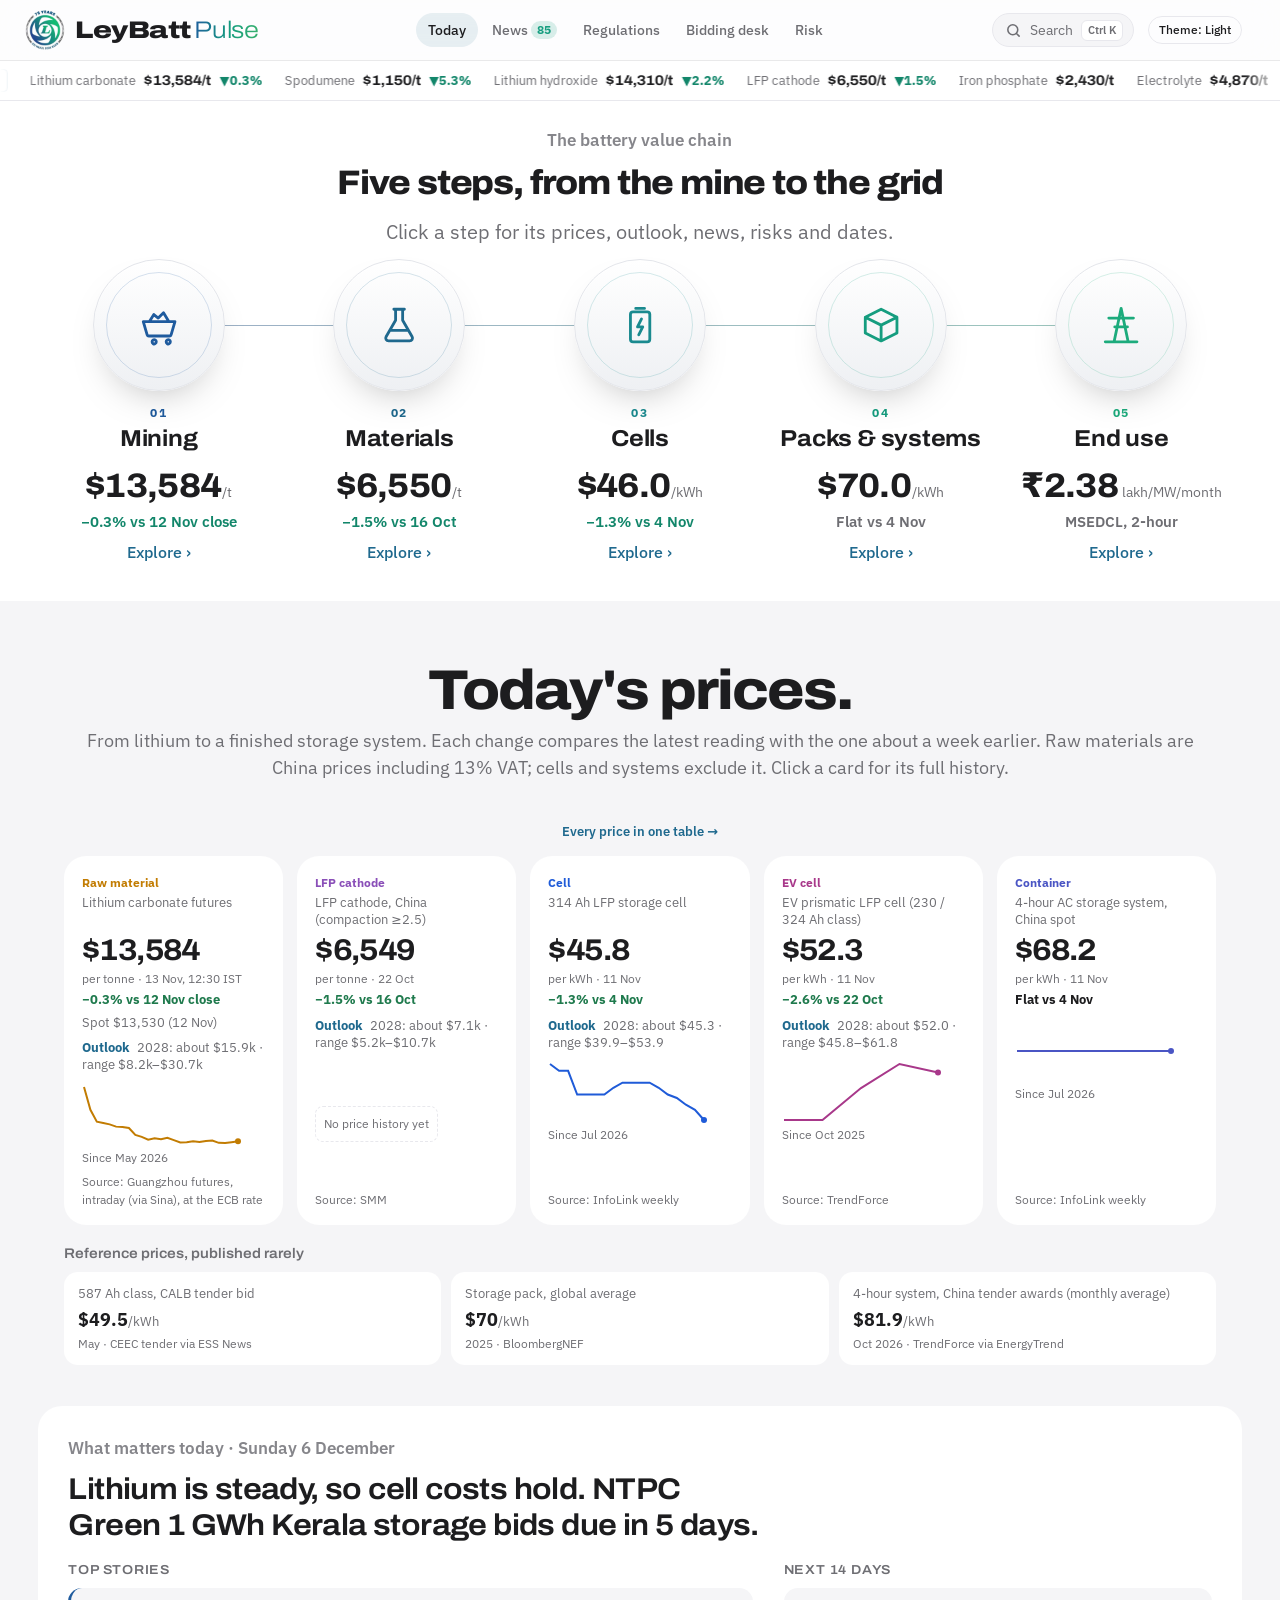
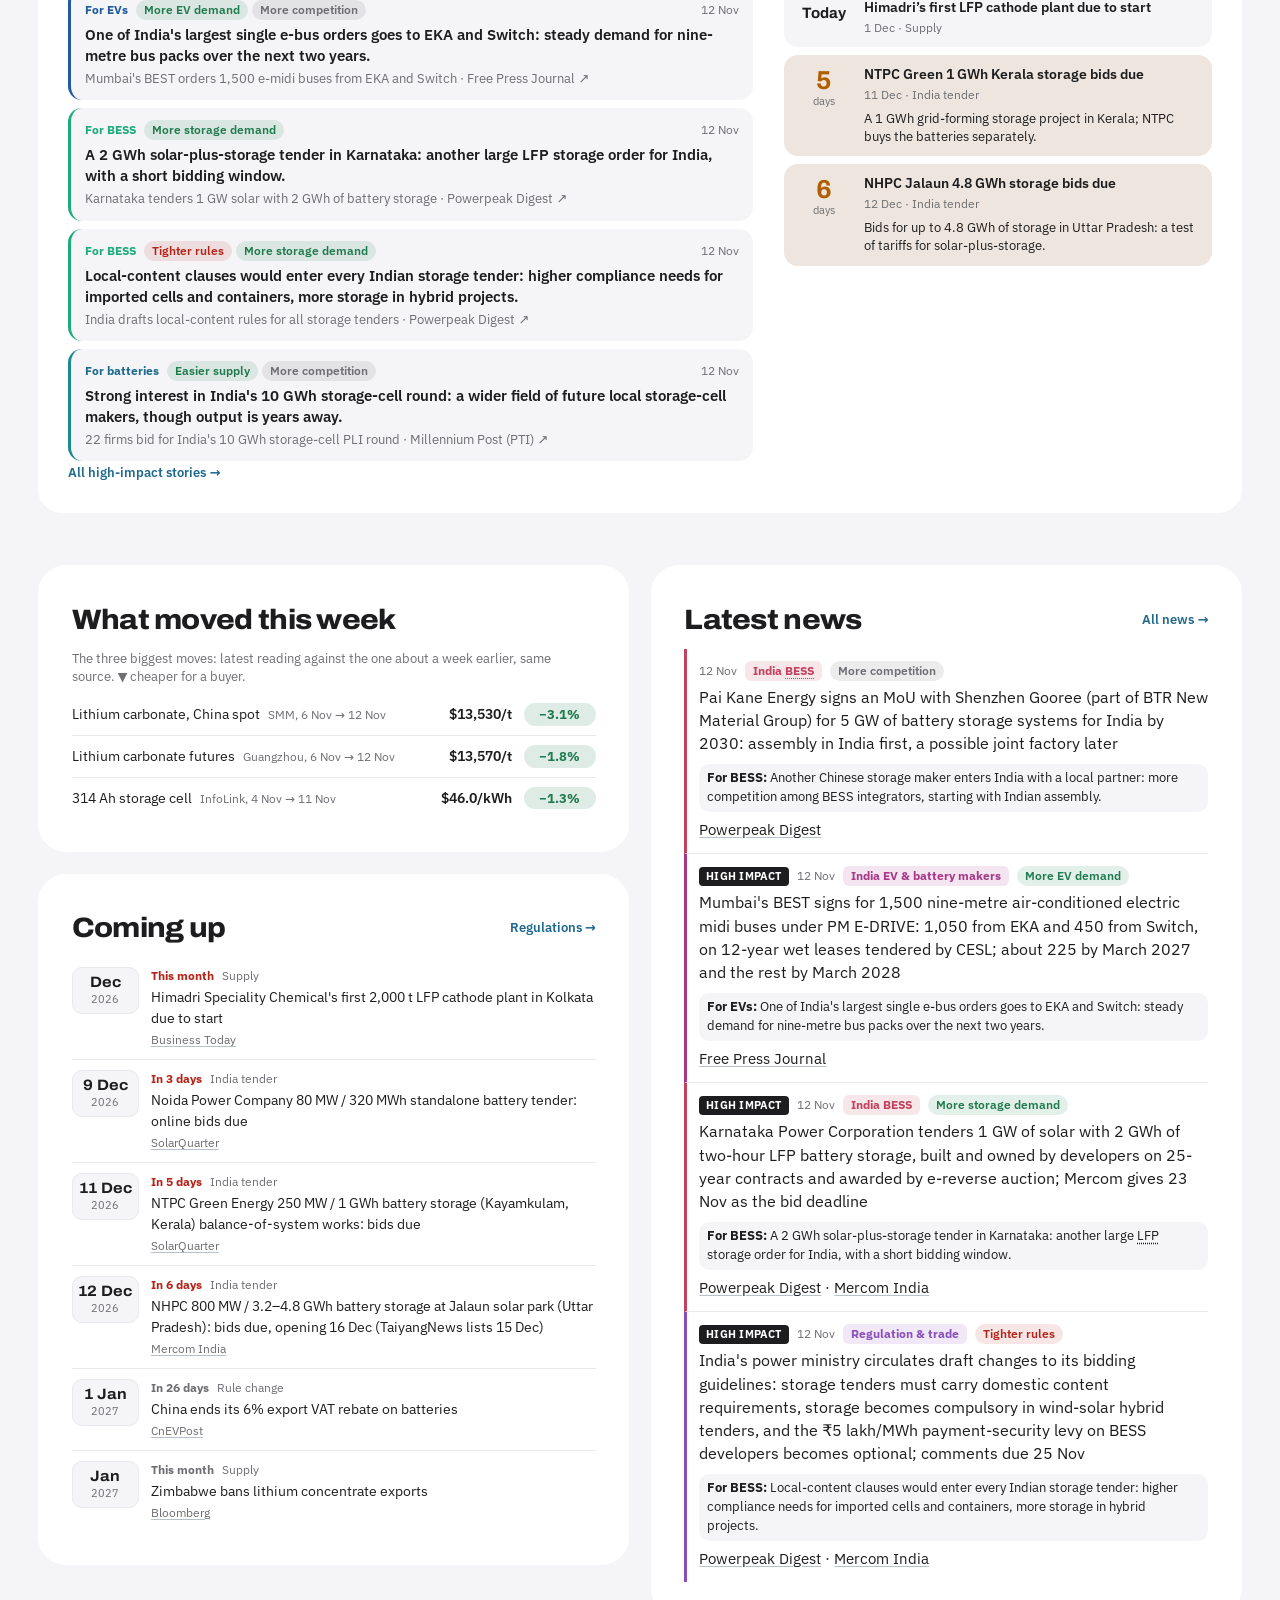
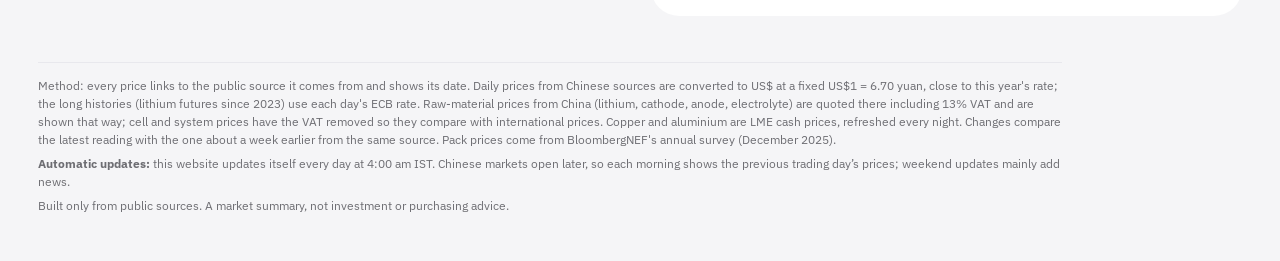
==== index.html @ 0f4e73e1 "Remove the Plant power tab - Tab, page, assets/power.js, data/powermodel.json and their styles remov" ====
<!doctype html>
<html lang="en" data-theme="light">
<head>
<meta charset="utf-8">
<meta name="viewport" content="width=device-width, initial-scale=1">
<meta name="robots" content="noindex, nofollow">
<title>LeyBatt Pulse – battery market intelligence</title>
<link rel="icon" href="assets/icon.png" type="image/png">
<link rel="apple-touch-icon" href="assets/apple-touch-icon.png">
<link rel="preload" href="assets/fonts/archivo-wdth.woff2" as="font" type="font/woff2" crossorigin>
<link rel="stylesheet" href="assets/style.css?v=202611131350">
</head>
<body>
<button class="skip" id="skip" type="button">Skip to content</button>
<header class="top">
  <div class="bar">
    <div class="wrap top-row">
      <a class="brand" href="#overview" aria-label="LeyBatt Pulse, back to overview">
        <img class="logo" src="assets/logo.png" width="58" height="58" alt="">
        <span class="names"><h1 class="wordmark"><span class="wm-a">LeyBatt</span><span class="wm-b">Pulse</span></h1></span>
      </a>
      <nav class="tabs" id="tabs" aria-label="Sections">
        <button type="button" data-tab="overview" class="tab">Today</button>
        <button type="button" data-tab="news" class="tab">News <span class="count" id="news-count"></span></button>
        <button type="button" data-tab="rules" class="tab">Regulations <span class="count is-new" id="rules-new" hidden></span></button>
        <button type="button" data-tab="bid" class="tab">Bidding desk</button>
        <button type="button" data-tab="risk" class="tab">Risk</button>
      </nav>
      <div class="top-actions">
        <span class="updated" id="updated"></span>
        <button class="btn on-dark small" id="theme-btn" type="button" aria-label="Switch colour theme">Theme: Light</button>
      </div>
    </div>
  </div>
  <div class="ticker" role="region" aria-label="Market strip: prices, dates coming up and alerts"><div class="tk-view" id="ticker"></div></div>
</header>

<main class="wrap">
  <!-- OVERVIEW -->
  <section class="page" id="page-overview" data-page="overview">
    <section class="chain-hero" id="chain-hero" aria-label="The battery value chain"></section>
    <section class="today-band" id="today-band" aria-label="Today's prices"></section>
    <section class="ov-today" id="ov-today" aria-label="What matters today"></section>
    <div class="sincebar" id="since" hidden></div>
    <div class="ov-grid">
      <div class="ov-col">
        <div class="panel rv">
          <div class="panel-head"><h2>What moved this week</h2></div>
          <p class="sub" id="wow-sub">Latest reading against the one about a week earlier, same source.</p>
          <ul class="changes" id="changes"></ul>
        </div>
        <div class="panel rv">
          <div class="panel-head"><h2>Coming up</h2><button class="btn link" type="button" data-goto="rules">Regulations →</button></div>
          <ul class="dates" id="ov-coming"></ul>
        </div>
      </div>
      <div class="panel rv ov-newspanel" id="ov-newspanel">
        <div class="panel-head"><h2>Latest news</h2><button class="btn link" type="button" data-goto="news">All news →</button></div>
        <ul class="newslist ov-news" id="news-preview"></ul>
      </div>
    </div>
  </section>

  <!-- RAW MATERIALS: all prices, lithium, cells, systems -->
  <section class="page" id="page-materials" data-page="materials" hidden>
    <div class="subnav" role="tablist" aria-label="Raw materials sections">
      <button type="button" role="tab" data-sub="all"><span class="dot" style="--dc:var(--plum)"></span>Price map</button>
      <button type="button" role="tab" data-sub="cells"><span class="dot" style="--dc:var(--blue)"></span>Cells</button>
      <button type="button" role="tab" data-sub="systems"><span class="dot" style="--dc:var(--indigo)"></span>Storage systems</button>
    </div>

    <div class="subpage" data-sub="all" style="--sec:var(--plum)">
      <div class="panel">
        <div class="panel-head"><h2>Price map: from lithium to a storage system</h2></div>
        <p class="sub">Read from top to bottom: each step is made from the one above it. All prices in US$.
          <span class="fkey"><i class="fdot fresh"></i>updated in the last 10 days</span>
          <span class="fkey"><i class="fdot old"></i>older, but still the latest public figure</span></p>
        <ol class="flow" id="price-flow"></ol>
        <details class="astable">
          <summary>Show as a table</summary>
          <div class="controls"><button class="btn ghost small" type="button" data-csv="allprices">Download CSV</button></div>
          <div class="tablewrap">
            <table class="table" id="raw-table">
              <thead><tr><th>Step</th><th>Item</th><th class="r">Price</th><th>As of</th><th>Move</th><th>Source</th></tr></thead>
              <tbody></tbody>
            </table>
          </div>
        </details>
      </div>
    </div>

    <div class="subpage" data-sub="cells" style="--sec:var(--blue)" hidden>
    <div class="panel">
      <div class="panel-head">
        <h2>314 Ah LFP storage cell, China, US$ per kWh</h2>
        <div class="controls">
          <div class="seg" data-range-for="cell"></div>
          <button class="btn ghost small" type="button" data-csv="cell314">Download CSV</button>
        </div>
      </div>
      <p class="sub">Market average excluding VAT. The shaded band is the low–high range of supplier quotes.</p>
      <div class="chart tall" id="cell-chart"></div>
      <p class="srcs" id="cell-srcs"></p>
    </div>
    <div class="panel" style="--sec:var(--magenta)">
      <div class="panel-head">
        <h2>EV cells: 230 Ah and 324 Ah, US$ per kWh</h2>
        <button class="btn ghost small" type="button" data-csv="evseries">Download CSV</button>
      </div>
      <p class="sub">No public price exists for each cell size; makers quote them on request. Both sizes are prismatic LFP cells for vehicles, so this uses TrendForce's China average for that category (excluding VAT), shown against the 314 Ah storage cell.</p>
      <div class="chart" id="ev-chart"></div>
      <div class="tablewrap">
        <table class="table" id="ev-table">
          <thead><tr><th>Cell</th><th>Typical use</th><th>Examples</th><th class="r">Energy per cell</th><th class="r">Price per kWh</th><th class="r">Price per cell</th></tr></thead>
          <tbody></tbody>
        </table>
      </div>
      <p class="sub" id="ev-note"></p>
      <p class="srcs" id="ev-srcs"></p>
    </div>
      <div class="panel">
        <div class="panel-head"><h2>What big buyers pay: cell tenders vs the market, US$ per kWh</h2><button class="btn ghost small" type="button" data-csv="tenders">Download CSV</button></div>
        <p class="sub">Each dot is one bid in a public Chinese storage-cell procurement; the line is InfoLink's weekly 314 Ah market average. All excluding VAT. Indian cell tender prices are not published.</p>
        <div class="chart" id="bids-chart"></div>
        <div class="legend" id="bids-legend"></div>
        <p class="srcs" id="bids-srcs"></p>
      </div>
    </div>

    <div class="subpage" data-sub="systems" style="--sec:var(--indigo)" hidden>
    <div class="panel">
      <div class="panel-head">
        <h2>Storage systems (containers), China, US$ per kWh</h2>
        <div class="controls">
          <div class="seg" data-range-for="sysweekly"></div>
          <button class="btn ghost small" type="button" data-csv="weekly">Download CSV</button>
        </div>
      </div>
      <p class="sub">InfoLink weekly averages for liquid-cooled containers, excluding VAT. Click a series name to show or hide it.</p>
      <div class="toggles" id="sys-toggles"></div>
      <div class="chart tall" id="sys-chart"></div>
      <p class="srcs" id="sys-srcs"></p>
    </div>
    <div class="panel">
      <div class="panel-head"><h2>China 4-hour system tender awards, US$ per kWh</h2><button class="btn ghost small" type="button" data-csv="systems">Download CSV</button></div>
      <p class="sub">Average awarded price, excluding VAT (assumed included in awards). Hover a bar for its note.</p>
      <div class="chart" id="system-chart"></div>
      <p class="srcs" id="system-srcs"></p>
    </div>
      </div>
  </section>

  <!-- NEWS -->
  <section class="page" id="page-news" data-page="news" hidden>
    <div class="panel news-panel">
     <div class="news-layout">
     <div class="news-main">
      <div class="toolbar">
        <input class="search" id="news-search" type="search" placeholder="Search news" aria-label="Search news">
        <select class="select" id="news-effect" aria-label="Filter by effect">
          <option value="">All stories</option>
          <option value="high">High impact</option>
          <option value="EVs">EVs</option>
          <option value="Batteries">Batteries</option>
          <option value="BESS">BESS</option>
        </select>
      </div>
      <div class="chips chips-scroll" id="news-cats" role="group" aria-label="Topic"></div>
      <p class="sub" id="news-status"></p>
      <ul class="newslist feed" id="news-list"></ul>
      <button class="btn more-btn" type="button" id="news-more" hidden></button>
      <p class="sub foot-note">Bloomberg articles need a subscription. Items marked "not verified" are headlines only.</p>
     </div>
     <aside class="news-side" id="news-side" aria-label="This week in the news"></aside>
     </div>
    </div>
  </section>

  <!-- WEEKLY BRIEF: one page for the week, printable -->
  <!-- REGULATIONS: rules that change cost, supply or demand -->
  <section class="page" id="page-rules" data-page="rules" hidden>
    <div class="panel rules-newbox" id="rules-newbox" hidden>
      <div class="panel-head"><h2>New since your last visit</h2><span class="sub" id="rules-newsub"></span></div>
      <ul class="rnew-list" id="rules-newlist"></ul>
    </div>
    <div class="panel">
      <div class="panel-head"><h2>Coming up</h2><span class="sub">Rules with a date ahead. Click one to read it.</span></div>
      <ol class="rules-next timeline" id="rules-next"></ol>
    </div>
    <div class="panel">
      <div class="panel-head"><h2>All rules</h2></div>
      <div class="toolbar">
        <input class="search" id="rules-search" type="search" placeholder="Search rules" aria-label="Search rules">
        <select class="select" id="rules-area" aria-label="Filter by area"></select>
        <select class="select" id="rules-status" aria-label="Filter by status"></select>
      </div>
      <div class="chips chips-scroll" id="rules-region" role="group" aria-label="Region"></div>
      <p class="sub" id="rules-count"></p>
      <div class="rules-grid" id="rules-list"></div>
      <p class="sub">Summarised in our own words from the linked sources. Check the official notification before acting on a rule.</p>
    </div>
  </section>

  <!-- RISK NAVIGATOR: price and supply risk scores, drivers, typical responses -->
  <section class="page" id="page-risk" data-page="risk" hidden>
    <div class="panel risk-head">
      <div class="rh-top">
        <div>
          <h2 class="rh-title">Risk Navigator</h2>
          <p class="sub" id="risk-sub">Price and supply risk for what we buy, scored 0–10 from a buyer's point of view. Rescored every morning.</p>
        </div>
        <div class="seg" id="risk-h" role="group" aria-label="Time horizon"></div>
      </div>
      <ol class="rflow" aria-label="How to use it">
        <li><span class="n">1</span><span><b>Awareness</b> Where the risk sits today</span></li>
        <li><span class="n">2</span><span><b>Investigation</b> What is driving each score</span></li>
        <li><span class="n">3</span><span><b>Action</b> Typical responses at that level</span></li>
      </ol>
    </div>
    <div class="risk-grid">
      <div class="panel" style="--sec:var(--accent)">
        <div class="panel-head"><h2>Risk map</h2><span class="sub">Click a material to see why</span></div>
        <div id="risk-map" class="chart risk-map"></div>
        <p class="sub" id="risk-map-note"></p>
      </div>
      <div class="panel" style="--sec:var(--accent)">
        <div class="panel-head"><h2>Scores</h2><span class="sub" id="risk-asof"></span></div>
        <div class="table-wrap"><table class="rtable" id="risk-table"></table></div>
        <div class="rlegend" id="risk-legend"></div>
      </div>
    </div>
    <div class="panel risk-detail" id="risk-detail"></div>
    <section class="panel outlook" id="outlook" aria-labelledby="ol-title">
      <div class="panel-head"><h2 id="ol-title">The next three years</h2><span class="sub" id="ol-asof"></span></div>
      <p class="sub ol-lead">Possible prices to late 2029 under four scenarios, from a model run every night on real price history and published forecasts. These are ranges, not predictions: the method, its track record and every source are at the bottom.</p>
      <div class="seg ol-scen" id="ol-scen" role="group" aria-label="Scenario"></div>
      <p class="ol-say" id="ol-say"></p>
      <div class="ol-mats" id="ol-mats" role="group" aria-label="Material"></div>
      <div class="chart ol-chart" id="ol-chart"></div>
      <div class="ol-legend" id="ol-legend"></div>
      <div class="table-wrap"><table class="rtable otable yrs" id="ol-years"></table></div>
      <ul class="ol-odds" id="ol-odds"></ul>
      <h3 class="ol-h">Two and three years out, every material</h3>
      <p class="sub" id="ol-risk-sub"></p>
      <div class="table-wrap"><table class="rtable otable" id="ol-risk"></table></div>
      <details class="ol-method"><summary>How the outlook works, its track record and sources</summary><div id="ol-method"></div></details>
    </section>
    <div class="panel risk-india" style="--sec:var(--orange)">
      <div class="panel-head"><h2>India factors</h2><span class="sub">What changes the cost and supply for an Indian buyer</span></div>
      <div class="india-grid" id="risk-india"></div>
    </div>
    <details class="panel risk-method">
      <summary><h2>How the scores work</h2></summary>
      <div id="risk-method"></div>
    </details>
  </section>

  <!-- CALCULATOR -->
  <!-- BIDDING DESK: landed cost now and at delivery, tenders and EPC on one rupee basis -->
  <section class="page" id="page-bid" data-page="bid" hidden>
    <div class="panel bid-panel">
      <div class="panel-head"><h2>Landed cost at delivery</h2></div>
      <p class="sub">China price plus freight, insurance and Indian duty, in rupees per kWh, today or as an average for a delivery year in the 2–3 year outlook.</p>
      <div class="bid-controls">
        <div class="bid-ctl"><span class="lbl">Product</span><div class="seg" id="bid-prod" role="group" aria-label="Product"></div></div>
        <div class="bid-ctl"><span class="lbl">Delivery</span><div class="seg" id="bid-year" role="group" aria-label="Delivery year"></div></div>
        <div class="bid-ctl"><span class="lbl">Scenario</span><div class="seg" id="bid-scen" role="group" aria-label="Scenario"></div></div>
        <label class="bid-ctl"><span class="lbl">Project size</span><span class="bid-mwh"><input id="bid-mwh" type="number" min="1" max="100000" step="1" value="100" inputmode="numeric"> MWh</span></label>
      </div>
      <div class="kpis three" id="bid-kpis"></div>
      <div class="stackbar" id="bid-bar"></div>
      <p class="sub" id="bid-note"></p>
      <div class="table-wrap"><table class="rtable" id="bid-years"></table></div>
    </div>
    <div class="panel">
      <div class="panel-head"><h2>What Indian storage tenders pay, in rupees per kWh</h2></div>
      <p class="sub" id="bid-t-sub"></p>
      <div class="bid-controls small">
        <label class="bid-ctl"><span class="lbl">Cost of capital</span><span class="bid-mwh"><input id="bid-wacc" type="number" min="4" max="20" step="0.5" value="10"> %</span></label>
        <label class="bid-ctl"><span class="lbl">Running cost a year</span><span class="bid-mwh"><input id="bid-om" type="number" min="0" max="6" step="0.5" value="2"> % of build cost</span></label>
      </div>
      <div class="table-wrap"><table class="rtable" id="bid-tenders"></table></div>
      <p class="sub" id="bid-t-note"></p>
    </div>
    <div class="panel">
      <div class="panel-head"><h2>EPC contracts against equipment cost</h2></div>
      <p class="sub">What Indian turnkey storage contracts were worth per kWh, against today's landed cost of the matching China storage system. Contract scopes differ; read the notes.</p>
      <div class="table-wrap"><table class="rtable" id="bid-epc"></table></div>
      <p class="sub" id="bid-e-note"></p>
    </div>
  </section>

  <section class="page" id="page-calculator" data-page="calculator" hidden>
    <div class="panel calc-head">
      <div class="panel-head">
        <h2>Battery cost calculator</h2>
        <div class="seg mode" id="calc-mode" role="group" aria-label="Calculator mode">
          <button type="button" data-mode="simple" aria-pressed="true">Simple</button>
          <button type="button" data-mode="detail" aria-pressed="false">Detailed</button>
        </div>
      </div>
      <p class="sub">What would a storage cell and a 4-hour storage system cost if raw-material prices moved? Everything starts at today's prices. Estimates from public data, not quotes.</p>
      <div class="chips scen chips-scroll" id="calc-scen"></div>
      <div class="controls">
        <button class="btn small" type="button" id="calc-share">Copy link to this scenario</button>
        <button class="btn ghost small" type="button" id="calc-reset">Back to today's prices</button>
        <span class="sub share-msg" id="calc-share-msg" aria-live="polite"></span>
      </div>
    </div>

    <!-- SIMPLE MODE -->
    <div class="calc-simple" id="calc-simple">
      <div class="panel">
        <div class="panel-head"><h2>Change the prices</h2></div>
        <div id="cs-inputs"></div>
        <div class="proj">
          <label class="lbl" for="cs-mwh">Project size</label>
          <input class="num-in" type="number" id="cs-mwh" min="1" max="100000" step="1" value="100"> <span class="lbl">MWh</span>
        </div>
        <label class="check"><input type="checkbox" id="cs-india"> Importing into India? Add customs duty (10% plus surcharge)</label>
      </div>
      <div class="panel">
        <div class="panel-head"><h2>What it costs</h2></div>
        <div class="kpis big" id="cs-kpis"></div>
        <h3 class="grp">Where the cell cost goes</h3>
        <div class="stackbar" id="cs-stack"></div>
        <div class="legend" id="cs-legend"></div>
        <p class="insight" id="cs-insight"></p>
        <p class="sub">Want to change graphite, electrolyte, manufacturing cost, freight or duty one by one? Switch to <button type="button" class="btn link" id="cs-to-detail">Detailed</button>.</p>
      </div>
    </div>

    <!-- DETAILED MODE -->
    <div class="calc-detail" id="calc-detail" hidden>
    <div class="calc-grid">
      <div class="panel calc-inputs" id="calc-inputs"></div>

      <div class="calc-out">
        <div class="panel">
          <div class="panel-head"><h2>314 Ah storage cell, US$ per kWh, excluding VAT</h2></div>
          <div class="kpis" id="calc-kpis"></div>
          <div class="stackbar" id="calc-stack" aria-label="Cell cost by component"></div>
          <div class="legend" id="calc-legend"></div>
        </div>
        <div class="panel">
          <div class="panel-head"><h2>Storage system and your project</h2></div>
          <div class="proj">
            <label class="lbl" for="calc-mwh">Project size</label>
            <input class="num-in" type="number" id="calc-mwh" min="1" max="100000" step="1" value="100"> <span class="lbl">MWh</span>
          </div>
          <div id="calc-sys"></div>
          <details class="india" id="calc-india-box" open>
            <summary>If you import it into India</summary>
            <div class="india-inputs" id="calc-india-in"></div>
            <div id="calc-india"></div>
          </details>
        </div>
      </div>
    </div>

    <div class="grid2">
      <div class="panel">
        <div class="panel-head"><h2>Which price matters most?</h2></div>
        <p class="sub">Change in cell cost if each input rose 20% from where the sliders are now. Hover a bar for detail.</p>
        <div class="chart" id="calc-tornado"></div>
      </div>
      <div class="panel">
        <div class="panel-head"><h2>Where lithium starts to squeeze cell makers</h2></div>
        <p class="sub" id="calc-sweep-sub">Modelled cell cost as lithium moves, against today's market cell price.</p>
        <div class="chart" id="calc-sweep"></div>
      </div>
    </div>

    <div class="panel">
      <div class="panel-head"><h2>How the calculator works, and its sources</h2></div>
      <ul class="method" id="calc-method"></ul>
    </div>
    </div>
    <div class="calc-mini" id="calc-mini" aria-live="polite"></div>
    <div class="panel landed" id="calc-landed-panel" style="--sec:var(--orange)">
      <div class="panel-head"><h2>Landed cost in India</h2><span class="sub">China price + freight + insurance + Indian duty, at today's rupee rate</span></div>
      <div class="landed-in" id="landed-in"></div>
      <div class="table-wrap"><table class="rtable landed-t" id="landed-table"></table></div>
      <div id="landed-bars"></div>
      <div class="landed-notes" id="landed-notes"></div>
    </div>
  </section>

  <!-- VALUE CHAIN STEP -->
  <section class="page" id="page-chain" data-page="chain" hidden><div class="chain-page" id="chain-page"></div></section>

  <!-- INDIA STORAGE -->
  <section class="page" id="page-storage" data-page="storage" hidden>
    <div class="panel" style="--sec:var(--indigo)">
      <div class="panel-head"><h2>Winning tariffs over time</h2>
        <div class="controls"><div class="seg" id="st-hours" role="group" aria-label="Storage duration"></div></div>
      </div>
      <p class="lead-line" id="st-lead"></p>
      <div class="chart" id="st-chart"></div>
      <div class="tlegend" id="st-legend"></div>
      <p class="sub">The tariff is what the state utility pays the project owner every month for each MW of storage, for 12–15 years. Each dot is one tender's lowest winning bid; hover for details, click to open the source.</p>
      <details class="more">
        <summary>Show all tenders as a table</summary>
        <div class="controls"><button class="btn ghost small" type="button" data-csv="indiatenders">Download CSV</button></div>
        <div class="table-wrap"><table class="rtable st-table" id="st-table"></table></div>
      </details>
    </div>
    <div class="panel" style="--sec:var(--orange)">
      <div class="panel-head"><h2>What Indian storage projects cost to build</h2></div>
      <p class="sub">Contract values of turnkey building contracts (EPC) announced in India, as reported.</p>
      <div class="table-wrap"><table class="rtable st-epc" id="st-epc"></table></div>
    </div>
    <div class="panel">
      <div class="panel-head"><h2>Market notes</h2></div>
      <ul class="method" id="st-notes"></ul>
    </div>
  </section>

  <footer class="foot">
    <p>Method: every price links to the public source it comes from and shows its date. Daily prices from Chinese sources are converted to US$ at a fixed US$1 = 6.70 yuan, close to this year's rate; the long histories (lithium futures since 2023) use each day's ECB rate. Raw-material prices from China (lithium, cathode, anode, electrolyte) are quoted there including 13% VAT and are shown that way; cell and system prices have the VAT removed so they compare with international prices. Copper and aluminium are LME cash prices, refreshed every night. Changes compare the latest reading with the one about a week earlier from the same source. Pack prices come from BloombergNEF's annual survey (December 2025).</p>
    <p><b>Automatic updates:</b> this website updates itself every day at 4:00 am IST. Chinese markets open later, so each morning shows the previous trading day’s prices; weekend updates mainly add news.</p>
    <p class="muted">Built only from public sources. A market summary, not investment or purchasing advice.</p>
  </footer>
</main>
<div class="toast" id="toast" role="status" hidden></div>
<div class="tip" id="tip" hidden></div>
<script src="assets/d3.min.js?v=202611131350"></script>
<script src="assets/app.js?v=202611131350"></script>
<script src="assets/search.js?v=202611131350"></script>
</body>
</html>
---- assets/style.css ----
/* LeyBatt Pulse — light, electric, professional.
   Ink navy text, electric blue for action, lime "charge" used sparingly (brand mark, active tab, ticker).
   Display: Archivo (wide) for the wordmark, headings and big numbers. Text: IBM Plex Sans. Both self-hosted. */
@font-face { font-family: "Archivo IQ"; src: url(fonts/archivo-wdth.woff2) format("woff2-variations"), url(fonts/archivo-wdth.woff2) format("woff2"); font-weight: 100 900; font-stretch: 62% 125%; font-display: swap; }
@font-face { font-family: "Plex IQ"; src: url(fonts/plex-sans-400.woff2) format("woff2"); font-weight: 400; font-display: swap; }
@font-face { font-family: "Plex IQ"; src: url(fonts/plex-sans-500.woff2) format("woff2"); font-weight: 500; font-display: swap; }
@font-face { font-family: "Plex IQ"; src: url(fonts/plex-sans-600.woff2) format("woff2"); font-weight: 600; font-display: swap; }
@font-face { font-family: "Plex IQ"; src: url(fonts/plex-sans-700.woff2) format("woff2"); font-weight: 700 800; font-display: swap; }
:root {
  --bg: #f2f5f9; --panel: #ffffff; --fg: #0e1a2b; --muted: #566579; --line: #dde3eb; --soft: #f4f7fa;
  --head: #ffffff; --head-fg: #0e1a2b; --head-muted: #566579; --head-line: #dde3eb;
  --ink: #0e1a2b; --ink-fg: #eef3fa; --ink-muted: #9fb0c6;
  --volt: #c4f23a; --volt-deep: #6c9a00; --accent: #1652f0;
  --amber: #c27c02; --plum: #8a4fb8; --blue: #1f5bd8; --teal: #0f8a80; --green: #2f8a4f; --indigo: #4a55c4; --rose: #c2415d; --orange: #c8571b; --magenta: #a8388a; --slate: #5f6e86;
  --chart-muted: #a7afba; --grid: #e7ecf2; --axis: #b8c0cb;
  --ok: #1f7a4d; --warn: #b05f00; --bad: #b42318; --tipbg: #ffffff;
  --tint: 8%;
  --display: "Archivo IQ", "Arial Narrow", Arial, sans-serif;
  --sans: "Plex IQ", "Segoe UI", system-ui, -apple-system, Roboto, Arial, sans-serif;
  color-scheme: light;
}
@media (prefers-color-scheme: dark) {
  :root:not([data-theme="light"]) {
    --bg: #0b1220; --panel: #121b2b; --fg: #e7edf6; --muted: #98a6ba; --line: #243049; --soft: #172235;
    --head: #0e1726; --head-fg: #eef3fa; --head-muted: #98a6ba; --head-line: #243049;
    --ink: #060c17; --accent: #7aa2ff;
    --amber: #eaa93d; --plum: #b98be0; --blue: #79a6f2; --teal: #4cc2b8; --green: #63c28a; --indigo: #8d95ef; --rose: #ec7f96; --orange: #f0915a; --magenta: #df7cc6; --slate: #9aa6bd;
    --chart-muted: #5b6577; --grid: #1f2a3d; --axis: #3c475b;
    --ok: #5cc28f; --warn: #eaa93d; --bad: #f07a6e; --tipbg: #172235; --tint: 14%;
    color-scheme: dark;
  }
}
:root[data-theme="dark"] {
  --bg: #0b1220; --panel: #121b2b; --fg: #e7edf6; --muted: #98a6ba; --line: #243049; --soft: #172235;
  --head: #0e1726; --head-fg: #eef3fa; --head-muted: #98a6ba; --head-line: #243049;
  --ink: #060c17; --accent: #7aa2ff;
  --amber: #eaa93d; --plum: #b98be0; --blue: #79a6f2; --teal: #4cc2b8; --green: #63c28a; --indigo: #8d95ef; --rose: #ec7f96; --orange: #f0915a; --magenta: #df7cc6; --slate: #9aa6bd;
  --chart-muted: #5b6577; --grid: #1f2a3d; --axis: #3c475b;
  --ok: #5cc28f; --warn: #eaa93d; --bad: #f07a6e; --tipbg: #172235; --tint: 14%;
  color-scheme: dark;
}
* { box-sizing: border-box; }
body { margin: 0; background: var(--bg); color: var(--fg); font-family: var(--sans); font-size: 15px; line-height: 1.5; -webkit-font-smoothing: antialiased; }
.wrap { max-width: 84rem; margin-inline: auto; padding-left: max(16px, 3vw); padding-right: max(16px, 3vw); }
a { color: inherit; text-decoration: underline; text-decoration-color: var(--axis); text-underline-offset: 2px; }
a:hover { text-decoration-color: currentColor; }
:focus-visible { outline: 2px solid var(--accent); outline-offset: 2px; }
h1, h2, h3 { font-family: var(--display); font-stretch: 108%; letter-spacing: -0.005em; }
h2 { font-size: 16.5px; font-weight: 650; margin: 0; }
[hidden] { display: none !important; }

/* header: white bar with the wordmark and tabs, then the navy price ticker */
.top { position: sticky; top: 0; z-index: 5; }
.bar { background: var(--head); color: var(--head-fg); border-bottom: 1px solid var(--head-line); }
.top-row { display: flex; align-items: center; justify-content: space-between; gap: 12px 20px; padding-top: 14px; padding-bottom: 6px; flex-wrap: wrap; }
.brand { display: inline-flex; align-items: center; gap: 12px; text-decoration: none; color: inherit; }
.brand .logo { width: 58px; height: 58px; flex: none; border-radius: 50%; display: block; }
@media (max-width: 700px) { .brand .logo { width: 48px; height: 48px; } }
.brand .names { display: flex; flex-direction: column; line-height: 1; gap: 8px; }
/* wordmark: heavy "LeyBatt", light "Pulse" in the emblem's blue-teal-green */
.brand .names { gap: 8px; }
.brand h1.wordmark { margin: 0; font-size: clamp(27px, 3.2vw, 34px); line-height: .95; letter-spacing: -0.025em; white-space: nowrap; }
.wm-a { font-weight: 850; font-stretch: 124%; color: var(--head-fg); }
.wm-b { font-weight: 320; font-stretch: 112%; margin-left: .14em; letter-spacing: -0.01em; color: #158a83;
  background: linear-gradient(100deg, var(--wm1) 0%, var(--wm2) 55%, var(--wm3) 100%); -webkit-background-clip: text; background-clip: text; -webkit-text-fill-color: transparent; padding-right: .04em; }
:root { --wm1: #1f5b9e; --wm2: #159d7f; --wm3: #3bb26a; }
:root[data-theme="dark"] { --wm1: #7fb0ff; --wm2: #4fd1b5; --wm3: #b6e65a; }
.brand .tagline { font-size: 11px; font-weight: 600; letter-spacing: .24em; text-transform: uppercase; color: var(--head-muted); padding-left: 2px; }
@media (max-width: 420px) { .brand .tagline { letter-spacing: .16em; } }
.top-actions { display: flex; align-items: center; gap: 10px 14px; flex-wrap: wrap; }
.updated { font-size: 12px; color: var(--head-muted); }
.tabs { display: flex; gap: 4px; overflow-x: auto; scrollbar-width: none; }
.tabs::-webkit-scrollbar { display: none; }
.tab { appearance: none; border: 0; background: none; color: var(--head-muted); font: inherit; font-family: var(--display); font-stretch: 108%; font-size: 14.5px; font-weight: 600; padding: 10px 12px 11px; border-bottom: 3px solid transparent; cursor: pointer; white-space: nowrap; }
.tab:hover { color: var(--head-fg); }
.tab[aria-selected="true"] { color: var(--head-fg); border-bottom-color: var(--volt); box-shadow: inset 0 -3px 0 var(--volt); }
.count { display: inline-block; min-width: 22px; padding: 0 6px; border-radius: 999px; background: var(--ink); color: var(--volt); font-family: var(--sans); font-size: 12px; font-weight: 700; text-align: center; vertical-align: 1px; }

/* market strip: one slow loop of prices, dates coming up and alert stories */
.ticker { background: var(--ink); color: var(--ink-fg); position: relative; }
.tk-view { overflow: hidden; touch-action: pan-y; cursor: grab; user-select: none; -webkit-user-select: none;
  -webkit-mask-image: linear-gradient(90deg, transparent 0, #000 36px, #000 calc(100% - 36px), transparent 100%);
          mask-image: linear-gradient(90deg, transparent 0, #000 36px, #000 calc(100% - 36px), transparent 100%); }
.tk-view.is-drag { cursor: grabbing; }
.tk-view.is-still { overflow-x: auto; scrollbar-width: none; cursor: auto; -webkit-mask-image: none; mask-image: none; touch-action: auto; }
.tk-view.is-still::-webkit-scrollbar { display: none; }
.tk-view.is-still .tk-track { padding-left: max(16px, 3vw); }
.tk-track { display: flex; width: max-content; will-change: transform; }
.tk-seg { display: flex; align-items: center; gap: 22px; padding: 9px 22px 9px 0; flex: none; }
.tk-lab { flex: none; font-size: 11px; font-weight: 700; letter-spacing: .09em; text-transform: uppercase; color: var(--ink-muted); border: 1px solid rgba(159, 176, 198, .35); border-radius: 4px; padding: 2px 6px; margin-left: 10px; }
.tk-lab-next { color: var(--volt); border-color: color-mix(in srgb, var(--volt) 45%, transparent); }
.tk-lab-alert { color: var(--ink); background: var(--volt); border-color: var(--volt); }
.tick { appearance: none; border: 0; background: none; color: inherit; font: inherit; display: inline-flex; align-items: baseline; gap: 8px; white-space: nowrap; cursor: pointer; padding: 0; font-size: 13px; text-decoration: none; flex: none; }
.tk-view.is-drag .tick { cursor: grabbing; }
.tk-view a { -webkit-user-drag: none; }
.tick .tn { color: var(--ink-muted); }
.tick .tv { font-family: var(--display); font-stretch: 110%; font-weight: 700; font-variant-numeric: tabular-nums; font-size: 14px; }
.tick .tc { font-weight: 700; font-variant-numeric: tabular-nums; font-size: 12.5px; }
.tick .tc.is-down { color: #6fe3a5; }
.tick .tc.is-up { color: #ffb45c; }
.tick .tc.is-flat { color: var(--ink-muted); font-weight: 600; }
.tick .tt { color: var(--ink-fg); }
.tick .tw { color: var(--ink-muted); font-weight: 600; font-size: 12.5px; }
.tick .tw.soon { color: var(--volt); }
.tick .td { color: var(--ink-muted); font-size: 12px; }
.tick:hover .tn, .tick:hover .td { color: var(--ink-fg); }
.tick:hover .tt { text-decoration: underline; text-underline-offset: 3px; text-decoration-color: rgba(238, 243, 250, .45); }
.tick:focus-visible { outline: 2px solid var(--volt); outline-offset: 3px; border-radius: 3px; }
@media (max-width: 700px) { .top { position: static; } }

/* buttons, inputs */
.btn { appearance: none; font: inherit; font-size: 13px; font-weight: 600; border-radius: 8px; padding: 6px 12px; cursor: pointer; border: 1px solid var(--line); background: var(--panel); color: var(--fg); }
.btn:hover { border-color: var(--axis); }
.btn.on-dark { background: transparent; color: var(--head-fg); border-color: var(--head-line); }
.btn.on-dark:hover { border-color: var(--axis); }
.btn.ghost { background: transparent; }
.btn.small { font-size: 12px; padding: 4px 10px; }
.btn.link { border: 0; background: none; color: var(--accent); padding: 0; }
.seg { display: inline-flex; border: 1px solid var(--line); border-radius: 8px; overflow: hidden; background: var(--soft); }
.seg button { appearance: none; border: 0; background: transparent; color: var(--muted); font: inherit; font-size: 12px; font-weight: 600; padding: 4px 10px; cursor: pointer; }
.seg button + button { border-left: 1px solid var(--line); }
.seg button[aria-pressed="true"] { background: var(--ink); color: var(--volt); }
.search, .select { font: inherit; font-size: 13px; color: var(--fg); background: var(--panel); border: 1px solid var(--line); border-radius: 8px; padding: 5px 10px; min-width: 0; }
.search { width: 14rem; max-width: 100%; }
.controls { display: flex; align-items: center; gap: 8px; flex-wrap: wrap; }
.controls.row { margin: 4px 0; }
.lbl { font-size: 12px; color: var(--muted); }

/* layout */
main { display: flex; flex-direction: column; gap: 20px; padding-top: 24px; padding-bottom: 40px; }
.page { display: flex; flex-direction: column; gap: 16px; }
.hero { display: flex; flex-direction: column; gap: 8px; padding: 4px 0 6px 18px; border-left: 4px solid var(--volt); }
.take { margin: 0; font-family: var(--display); font-stretch: 104%; font-weight: 500; font-size: clamp(17px, 1.7vw, 21px); line-height: 1.35; max-width: 60rem; letter-spacing: -0.005em; }
.take b { font-weight: 750; font-variant-numeric: tabular-nums; color: var(--fg); }
.hero-note { margin: 0; font-size: 13px; color: var(--muted); }
.stack { display: flex; flex-direction: column; gap: 16px; min-width: 0; }
.kpis.three { grid-template-columns: repeat(3, minmax(0, 1fr)); }
@media (max-width: 520px) { .kpis.three { grid-template-columns: 1fr; } }
.dates { list-style: none; margin: 0; padding: 0; display: flex; flex-direction: column; }
.dates li { display: grid; grid-template-columns: 4.2rem 1fr; gap: 12px; padding: 10px 0; border-bottom: 1px solid var(--line); align-items: start; }
.dates li:last-child { border-bottom: 0; }
.dbox { display: flex; flex-direction: column; align-items: center; border: 1px solid var(--line); border-radius: 10px; padding: 6px 4px; background: var(--soft); }
.dbox b { font-family: var(--display); font-stretch: 108%; font-size: 15px; line-height: 1.1; white-space: nowrap; }
.dbox span { font-size: 11px; color: var(--muted); }
.dmeta { display: flex; gap: 8px; align-items: center; flex-wrap: wrap; font-size: 12px; }
.dwhen { font-weight: 700; color: var(--muted); }
.dwhen.soon { color: var(--bad); }
.dkind { color: var(--muted); }
.dwhat { font-size: 14px; margin-top: 2px; }
.dsrc { font-size: 12px; color: var(--muted); margin-top: 2px; }
.grid2 { display: grid; grid-template-columns: repeat(auto-fit, minmax(min(100%, 26rem), 1fr)); gap: 16px; align-items: start; }
.panel { background: var(--panel); border: 1px solid var(--line); border-radius: 14px; padding: 18px 20px; display: flex; flex-direction: column; gap: 8px; min-width: 0; }
.panel-head { display: flex; align-items: center; justify-content: space-between; gap: 10px; flex-wrap: wrap; }
.panel-head h2::before { content: ""; display: inline-block; width: 4px; height: 15px; border-radius: 2px; margin-right: 10px; background: var(--sec, var(--accent)); vertical-align: -2px; }
.sub, .srcs { margin: 0; font-size: 12.5px; color: var(--muted); }
.srcs { line-height: 1.6; }
.section-title { font-family: var(--display); font-weight: 700; font-size: 20px; margin: 6px 0 -4px; display: flex; align-items: center; gap: 10px; }
.section-title::after { content: ""; flex: 1; height: 1px; background: var(--line); }
#page-news { --sec: var(--rose); }
#page-calculator { --sec: var(--teal); }
#page-overview { --sec: var(--accent); }

/* raw materials sub-navigation */
.subnav { display: flex; gap: 4px; flex-wrap: wrap; background: var(--panel); border: 1px solid var(--line); border-radius: 12px; padding: 5px; }
.subnav button { appearance: none; border: 0; background: transparent; font: inherit; font-size: 14px; font-weight: 600; color: var(--muted); padding: 8px 14px; border-radius: 8px; cursor: pointer; display: inline-flex; align-items: center; gap: 8px; }
.subnav button:hover { color: var(--fg); }
.subnav button[aria-selected="true"] { color: var(--fg); background: color-mix(in srgb, var(--dc) 15%, var(--panel)); box-shadow: inset 0 0 0 1px color-mix(in srgb, var(--dc) 45%, transparent); }
.subnav .dot { width: 9px; height: 9px; border-radius: 50%; background: var(--dc); }
.subpage { display: flex; flex-direction: column; gap: 16px; }
.table .item { display: block; font-weight: 600; }
.table .role { display: block; font-size: 12px; color: var(--muted); }
.fkey { display: inline-flex; align-items: center; gap: 5px; margin-left: 10px; white-space: nowrap; }
.fdot { display: inline-block; width: 8px; height: 8px; border-radius: 50%; flex: none; }
.fdot.fresh { background: var(--ok); }
.fdot.old { background: var(--chart-muted); }
.flow { list-style: none; margin: 8px 0 0; padding: 0; display: flex; flex-direction: column; }
.step { position: relative; padding: 0 0 18px 40px; }
.step::before { content: ""; position: absolute; left: 13px; top: 30px; bottom: 0; width: 2px; background: var(--line); }
.step:last-child { padding-bottom: 4px; }
.step:last-child::before { display: none; }
.step-head { display: flex; align-items: center; gap: 10px; margin: 0 0 10px -40px; }
.step-head .num { width: 28px; height: 28px; border-radius: 50%; background: var(--sc); color: var(--panel); font-weight: 800; font-size: 13px; display: grid; place-items: center; flex: none; }
.step-head h3 { margin: 0; font-size: 15px; }
.pcards { display: grid; grid-template-columns: repeat(auto-fill, minmax(min(100%, 12.5rem), 1fr)); gap: 10px; }
.pcard { border: 1px solid var(--line); border-left: 3px solid var(--sc); background: var(--panel); border-radius: 10px; padding: 11px 12px; display: flex; flex-direction: column; gap: 3px; align-items: flex-start; min-width: 0; }
.pcard .pn { font-weight: 700; font-size: 14px; }
.pcard .pd { font-size: 12px; color: var(--muted); }
.pcard .pp { margin-top: 2px; }
.pcard .pp .v { font-family: var(--display); font-stretch: 108%; font-weight: 700; font-size: 24px; font-variant-numeric: tabular-nums; }
.pcard .pp .u { font-size: 12.5px; color: var(--muted); margin-left: 2px; }
.pcard .pm { display: flex; align-items: center; gap: 6px; font-size: 12px; color: var(--muted); margin-top: 2px; flex-wrap: wrap; }
.pcard .btn.link { font-size: 12.5px; margin-top: 2px; }
.astable { margin-top: 6px; border-top: 1px solid var(--line); padding-top: 8px; }
.astable summary { cursor: pointer; font-weight: 600; font-size: 13.5px; }
.astable .controls { margin: 8px 0; }
@media (max-width: 560px) {
  .step { padding-left: 0; }
  .step::before { display: none; }
  .step-head { margin-left: 0; }
  .pcards { grid-template-columns: repeat(2, minmax(0, 1fr)); gap: 8px; }
  .pcard { padding: 9px 10px; }
  .pcard .pd { display: none; }
  .pcard .pp .v { font-size: 20px; }
  .pcard .chip { white-space: normal; }
  .fkey { margin-left: 0; margin-right: 10px; }
}

/* cards, colour-coded by layer */
.cards { display: grid; grid-template-columns: repeat(auto-fit, minmax(min(100%, 9.6rem), 1fr)); gap: 10px; }
@media (min-width: 1100px) { .cards { grid-template-columns: repeat(7, minmax(0, 1fr)); } }
.card .label { display: -webkit-box; -webkit-line-clamp: 2; -webkit-box-orient: vertical; overflow: hidden; min-height: 2.7em; }
.sparkbox { margin-top: 8px; display: flex; flex-direction: column; gap: 2px; min-height: 82px; justify-content: flex-end; }
.sparkbox .since { font-size: 12px; color: var(--muted); }
.sparkbox .none { font-size: 12px; color: var(--muted); border: 1px dashed var(--line); border-radius: 8px; padding: 8px; text-align: center; margin-top: auto; }
@media (max-width: 480px) { .cards { grid-template-columns: repeat(2, minmax(0, 1fr)); } .card .price { font-size: 23px; } .card .src { display: none; } }
.card { --lc: var(--slate); appearance: none; text-align: left; font: inherit; color: inherit; background: var(--panel); border: 1px solid var(--line); border-top: 3px solid var(--lc); border-radius: 12px; padding: 13px 14px 12px; display: flex; flex-direction: column; gap: 2px; min-width: 0; cursor: pointer; transition: border-color .15s; }
.card:hover { border-color: color-mix(in srgb, var(--lc) 55%, var(--line)); border-top-color: var(--lc); }
.card .layer { font-size: 12px; color: var(--lc); font-weight: 700; }
.card .label { font-size: 12.5px; color: var(--muted); line-height: 1.35; }
.card .price { font-family: var(--display); font-stretch: 108%; font-weight: 700; font-size: 28px; line-height: 1.15; margin-top: 4px; font-variant-numeric: tabular-nums; }
.card .unit { font-size: 12px; color: var(--muted); }
.card .move { font-size: 12.5px; font-weight: 700; }
.card .spark { height: 64px; display: block; }
.card .src { font-size: 12px; color: var(--muted); margin-top: auto; padding-top: 4px; }
.card.layer-lithium { --lc: var(--amber); }
.card.layer-cathode { --lc: var(--plum); }
.card.layer-cell314 { --lc: var(--blue); }
.card.layer-cell587 { --lc: var(--teal); }
.card.layer-pack { --lc: var(--green); }
.card.layer-system { --lc: var(--indigo); }
.card.layer-evcell { --lc: var(--magenta); }
.is-down { color: var(--ok); }
.is-up { color: var(--warn); }

/* lists */
.changes { list-style: none; margin: 0; padding: 0; display: flex; flex-direction: column; }
.changes li { display: grid; grid-template-columns: 1fr auto auto; gap: 12px; padding: 9px 0; border-bottom: 1px solid var(--line); font-size: 14px; align-items: center; }
.changes li:last-child { border-bottom: 0; }
.changes .v { font-variant-numeric: tabular-nums; font-weight: 600; }
.changes .d { font-variant-numeric: tabular-nums; font-size: 12.5px; font-weight: 700; min-width: 4.5rem; text-align: center; padding: 2px 8px; border-radius: 999px; background: var(--soft); }
.changes .d.is-down { background: color-mix(in srgb, var(--ok) 14%, transparent); }
.changes .d.is-up { background: color-mix(in srgb, var(--warn) 16%, transparent); }
.newslist { list-style: none; margin: 0; padding: 0; display: flex; flex-direction: column; }
.newslist li { padding: 12px 0 12px 12px; border-bottom: 1px solid var(--line); display: flex; flex-direction: column; gap: 5px; border-left: 3px solid var(--cc, var(--line)); }
.newslist li:last-child { border-bottom: 0; }
.newslist .meta { display: flex; gap: 8px; align-items: center; flex-wrap: wrap; font-size: 12px; color: var(--muted); }
.newslist .h { font-size: 14.5px; }
.newslist.compact li { padding-top: 8px; padding-bottom: 8px; }
.newslist.compact .h { font-size: 13.5px; }
.chip { display: inline-block; padding: 1px 8px; border-radius: 999px; white-space: nowrap; font-size: 12px; font-weight: 600; background: var(--soft); color: var(--muted); }
.chip.is-down { background: color-mix(in srgb, var(--ok) 14%, transparent); color: var(--ok); }
.chip.is-up { background: color-mix(in srgb, var(--warn) 16%, transparent); color: var(--warn); }
.tag { display: inline-block; padding: 1px 8px; border-radius: 6px; font-size: 12px; font-weight: 700; color: var(--cc, var(--fg)); background: color-mix(in srgb, var(--cc, var(--slate)) 13%, transparent); }
.chips { display: flex; gap: 6px; flex-wrap: wrap; }
.chips button { appearance: none; font: inherit; font-size: 12.5px; font-weight: 600; border: 1px solid color-mix(in srgb, var(--cc, var(--slate)) 40%, var(--line)); background: transparent; color: var(--fg); border-radius: 999px; padding: 4px 12px; cursor: pointer; }
.chips button[aria-pressed="true"] { background: var(--cc, var(--fg)); border-color: var(--cc, var(--fg)); color: var(--panel); }
.toggles { display: flex; gap: 8px; flex-wrap: wrap; }
.toggles button { appearance: none; font: inherit; font-size: 12.5px; font-weight: 600; display: inline-flex; align-items: center; gap: 6px; border: 1px solid var(--line); background: var(--soft); color: var(--fg); border-radius: 999px; padding: 3px 10px; cursor: pointer; }
.toggles button .sw { width: 10px; height: 10px; border-radius: 50%; }
.toggles button[aria-pressed="false"] { opacity: .45; background: transparent; }

/* charts */
.chart { position: relative; min-height: 120px; }
.chart.tall { min-height: 300px; }
.chart svg { display: block; overflow: visible; }
.tip { position: fixed; pointer-events: none; background: var(--tipbg); border: 1px solid var(--line); border-radius: 8px; box-shadow: 0 8px 22px rgba(0, 0, 0, .16); padding: 7px 10px; font-size: 12px; z-index: 20; max-width: 22rem; }
.tip .k { color: var(--muted); }
.tip .row { display: flex; align-items: center; gap: 6px; white-space: nowrap; }
.tip .sw { width: 8px; height: 8px; border-radius: 50%; flex: none; }
.tip .note { color: var(--muted); white-space: normal; margin-top: 3px; }
.fail { display: flex; align-items: center; justify-content: center; gap: 6px; min-height: 120px; color: var(--muted); font-size: 13px; }
.fail::before { content: ""; width: 6px; height: 6px; border-radius: 50%; background: var(--bad); }
.empty { color: var(--muted); font-size: 13px; padding: 16px 0; }

/* tables */
.tablewrap { overflow-x: auto; }
.table { width: 100%; border-collapse: collapse; font-size: 13px; }
.table th { text-align: left; font-weight: 600; color: var(--muted); padding: 7px 10px; border-bottom: 1px solid var(--line); white-space: nowrap; background: var(--soft); }
.table th button { appearance: none; border: 0; background: none; font: inherit; color: inherit; cursor: pointer; padding: 0; }
.table th[aria-sort="ascending"] button::after { content: " ▲"; font-size: 9px; }
.table th[aria-sort="descending"] button::after { content: " ▼"; font-size: 9px; }
.table td { padding: 9px 10px; border-bottom: 1px solid var(--line); vertical-align: top; }
.table tbody tr:hover td { background: var(--soft); }
.table .r { text-align: right; }
.table td.num { font-variant-numeric: tabular-nums; white-space: nowrap; }
.table td.nowrap { white-space: nowrap; }

/* calculator */
.calc-grid { display: grid; grid-template-columns: minmax(0, 0.85fr) minmax(0, 1.15fr); gap: 16px; align-items: start; }
@media (max-width: 960px) { .calc-grid { grid-template-columns: 1fr; } }
.calc-out { display: flex; flex-direction: column; gap: 16px; min-width: 0; }
.scen button { font-size: 12px; }
.share-msg:empty { display: none; }
.grp { font-family: var(--display); font-stretch: 108%; font-size: 13.5px; color: var(--fg); margin: 14px 0 0; font-weight: 700; }
.field { display: flex; flex-direction: column; gap: 3px; margin-top: 8px; }
.field label { font-size: 13px; font-weight: 600; display: flex; justify-content: space-between; align-items: baseline; gap: 8px; }
.field .val { display: inline-flex; align-items: baseline; gap: 4px; white-space: nowrap; }
.field output { font-variant-numeric: tabular-nums; color: var(--fg); }
.field.changed output { color: var(--warn); }
.reset-one { appearance: none; border: 0; background: none; color: var(--muted); cursor: pointer; font-size: 14px; line-height: 1; padding: 0 2px; visibility: hidden; }
.field.changed .reset-one { visibility: visible; }
.reset-one:hover { color: var(--fg); }
.hint { font-size: 12px; color: var(--muted); }
.hint a { text-decoration-color: var(--line); }
input[type=range] { width: 100%; accent-color: var(--teal); margin: 2px 0; }
.adv, .india { margin-top: 12px; border-top: 1px solid var(--line); padding-top: 8px; }
.adv summary, .india summary { cursor: pointer; font-weight: 600; font-size: 13.5px; }
.india-inputs { display: grid; grid-template-columns: repeat(auto-fit, minmax(min(100%, 14rem), 1fr)); gap: 0 16px; margin-bottom: 10px; }
.check { display: flex; gap: 8px; align-items: flex-start; font-size: 13px; margin-top: 10px; grid-column: 1 / -1; cursor: pointer; }
.check input { accent-color: var(--teal); margin-top: 3px; }
.kpis { display: grid; grid-template-columns: repeat(auto-fit, minmax(min(100%, 11rem), 1fr)); gap: 10px; }
.kpi { background: var(--soft); border: 1px solid var(--line); border-radius: 12px; padding: 10px 12px; display: flex; flex-direction: column; gap: 2px; }
.kpi.main { background: color-mix(in srgb, var(--teal) var(--tint), var(--panel)); border-color: color-mix(in srgb, var(--teal) 30%, var(--line)); }
.kpi .k { font-size: 12px; color: var(--muted); }
.kpi .v { font-family: var(--display); font-stretch: 108%; font-weight: 700; font-size: 26px; line-height: 1.15; font-variant-numeric: tabular-nums; }
.kpi .d { font-size: 12px; font-weight: 600; }
.stackbar { display: flex; height: 30px; border-radius: 8px; overflow: hidden; margin: 10px 0 4px; background: var(--soft); }
.stackbar span { height: 100%; min-width: 2px; box-shadow: inset -1px 0 0 var(--panel); transition: width .25s; }
.legend { display: grid; grid-template-columns: repeat(auto-fill, minmax(min(100%, 15rem), 1fr)); gap: 3px 18px; font-size: 12.5px; }
.legend .li { display: flex; align-items: center; gap: 7px; padding: 2px 0; border-bottom: 1px dashed var(--line); }
.legend .sw { width: 10px; height: 10px; border-radius: 3px; flex: none; }
.legend .lb { flex: 1; min-width: 0; }
.legend b { font-variant-numeric: tabular-nums; }
.legend .pc { color: var(--muted); min-width: 2.6rem; text-align: right; font-variant-numeric: tabular-nums; }
.proj { display: flex; align-items: center; gap: 8px; flex-wrap: wrap; }
.num-in { width: 7rem; font: inherit; font-size: 14px; color: var(--fg); background: var(--panel); border: 1px solid var(--line); border-radius: 8px; padding: 4px 8px; }
#calc-sys, #calc-india { display: flex; flex-direction: column; gap: 4px; margin-top: 6px; }
.method { margin: 0; padding-left: 18px; font-size: 13px; display: flex; flex-direction: column; gap: 8px; max-width: 72rem; }
@media (prefers-reduced-motion: reduce) { .stackbar span { transition: none; } }
.calc-mini { display: none; }
.calc-simple { display: grid; grid-template-columns: minmax(0, 0.8fr) minmax(0, 1.2fr); gap: 16px; align-items: start; }
@media (max-width: 960px) { .calc-simple { grid-template-columns: 1fr; } }
.calc-detail { display: flex; flex-direction: column; gap: 16px; }
.seg.mode button { font-size: 13px; padding: 6px 16px; }
.kpis.big { grid-template-columns: repeat(2, minmax(0, 1fr)); }
.kpis.big .v { font-size: 30px; }
@media (max-width: 480px) { .kpis.big .v { font-size: 22px; } .kpis.big .kpi { padding: 9px 10px; } }
.insight { margin: 6px 0 0; font-size: 14px; line-height: 1.5; padding: 10px 12px; border-radius: 10px; background: color-mix(in srgb, var(--amber) var(--tint), var(--panel)); border: 1px solid color-mix(in srgb, var(--amber) 25%, var(--line)); }
.calc-head .controls { margin-top: 4px; }
@media (max-width: 960px) {
  .calc-mini { display: flex; position: fixed; left: 0; right: 0; bottom: 0; z-index: 6; justify-content: space-around; gap: 8px; padding: 8px 12px calc(8px + env(safe-area-inset-bottom)); background: var(--ink); color: var(--ink-fg); box-shadow: 0 -4px 14px rgba(10, 16, 32, .25); }
  .calc-mini span { display: flex; flex-direction: column; align-items: center; line-height: 1.2; }
  .calc-mini small { font-size: 11px; color: var(--ink-muted); }
  .calc-mini b { font-variant-numeric: tabular-nums; font-size: 15px; }
  #page-calculator { padding-bottom: 56px; }
}

.foot { font-size: 12px; color: var(--muted); max-width: 64rem; border-top: 1px solid var(--line); padding-top: 14px; }
.foot p { margin: 0 0 6px; }
@media (prefers-reduced-motion: reduce) { .card { transition: none; } .card:hover { transform: none; } }
@media (max-width: 640px) { .top-row { padding-top: 12px; } }

/* ---------- risk navigator ---------- */
.risk-head { gap: 14px; }
.rh-top { display: flex; justify-content: space-between; align-items: flex-start; gap: 12px; flex-wrap: wrap; }
.rh-title { font-family: var(--display); font-stretch: 112%; font-size: 24px; font-weight: 800; letter-spacing: -0.01em; }
.risk-head .sub { margin: 4px 0 0; }
.rflow { list-style: none; margin: 0; padding: 0; display: grid; grid-template-columns: repeat(auto-fit, minmax(min(100%, 14rem), 1fr)); gap: 10px; }
.rflow li { display: flex; gap: 10px; align-items: center; background: var(--soft); border: 1px solid var(--line); border-radius: 10px; padding: 9px 12px; font-size: 13px; color: var(--muted); }
.rflow li b { display: block; color: var(--fg); font-size: 13.5px; }
.rflow .n { flex: none; width: 24px; height: 24px; border-radius: 50%; display: grid; place-items: center; background: var(--ink); color: var(--volt); font-weight: 800; font-size: 12.5px; }
.risk-grid { display: grid; grid-template-columns: minmax(0, 1.05fr) minmax(0, 1fr); gap: 16px; align-items: start; }
@media (max-width: 900px) { .risk-grid { grid-template-columns: minmax(0, 1fr); } }
.risk-map svg { display: block; overflow: visible; }
.risk-map .rpt:focus-visible circle { stroke: var(--accent); stroke-width: 3; }
.table-wrap { overflow-x: auto; }
.rtable { width: 100%; border-collapse: collapse; font-size: 13px; }
.rtable th { text-align: left; font-size: 12px; font-weight: 700; color: var(--muted); text-transform: uppercase; letter-spacing: .05em; padding: 6px 8px; border-bottom: 1px solid var(--line); white-space: nowrap; }
.rtable td { padding: 8px; border-bottom: 1px solid var(--line); vertical-align: middle; }
#risk-table tbody tr { cursor: pointer; }
#risk-table tbody tr:hover { background: var(--soft); }
#risk-table tbody tr.sel { background: color-mix(in srgb, var(--accent) 9%, var(--panel)); box-shadow: inset 3px 0 0 var(--accent); }
#risk-table tbody tr:focus-visible { outline: 2px solid var(--accent); outline-offset: -2px; }
.rname b { display: block; font-size: 13.5px; }
.rname span { font-size: 12px; color: var(--muted); }
.rchip { display: inline-flex; align-items: baseline; gap: 6px; border-radius: 7px; padding: 3px 8px; font-size: 12px; font-weight: 600; white-space: nowrap; --lc: var(--slate);
  background: color-mix(in srgb, var(--lc) 13%, var(--panel)); color: color-mix(in srgb, var(--lc) 80%, var(--fg)); border: 1px solid color-mix(in srgb, var(--lc) 35%, transparent); }
.rchip b { font-family: var(--display); font-stretch: 108%; font-size: 15px; font-variant-numeric: tabular-nums; color: var(--fg); }
.lv-low { --lc: var(--ok); } .lv-elevated { --lc: var(--warn); } .lv-high { --lc: var(--bad); } .lv-none { --lc: var(--slate); }
.rdelta { display: inline-block; margin-left: 6px; font-size: 12px; font-weight: 700; color: var(--muted); white-space: nowrap; font-variant-numeric: tabular-nums; }
.rdelta.up { color: var(--bad); } .rdelta.down { color: var(--ok); }
.rconf { font-size: 12px; font-weight: 600; white-space: nowrap; }
.rconf.conf-high { color: var(--ok); } .rconf.conf-medium { color: var(--warn); } .rconf.conf-low { color: var(--muted); }
.rlegend { display: flex; flex-wrap: wrap; gap: 6px 14px; font-size: 12px; color: var(--muted); margin-top: 4px; }
.rlegend span { display: inline-flex; align-items: center; gap: 6px; }
.rlegend i { width: 10px; height: 10px; border-radius: 3px; background: var(--lc); display: inline-block; }
.rlegend .note { margin-left: auto; }
.risk-detail { gap: 16px; }
.rd-head { display: flex; justify-content: space-between; gap: 16px; flex-wrap: wrap; align-items: flex-end; padding-bottom: 12px; border-bottom: 1px solid var(--line); }
.rd-group { font-size: 12px; font-weight: 700; color: var(--accent); text-transform: uppercase; letter-spacing: .06em; }
.rd-name { font-family: var(--display); font-stretch: 110%; font-size: 22px; font-weight: 800; margin: 2px 0 4px; }
.rd-now { font-size: 13px; color: var(--muted); }
.rd-now b { color: var(--fg); font-size: 15px; font-variant-numeric: tabular-nums; }
.rd-scores { display: flex; gap: 18px; flex-wrap: wrap; }
.rd-score { display: flex; flex-direction: column; gap: 4px; font-size: 12px; color: var(--muted); }
.rd-score .rchip b { font-size: 20px; }
.rd-cols { display: grid; grid-template-columns: repeat(auto-fit, minmax(min(100%, 22rem), 1fr)); gap: 18px 28px; }
.rd-col h3, .rd-trend h3, .rd-action h3 { font-size: 14px; font-weight: 700; margin: 0 0 8px; }
.drivers { list-style: none; margin: 0; padding: 0; display: flex; flex-direction: column; gap: 12px; }
.drivers > li.off { opacity: .55; }
.dtop { display: flex; justify-content: space-between; gap: 8px; font-size: 13px; }
.dtop .dl { font-weight: 600; }
.dtop .dw { color: var(--muted); font-size: 12px; white-space: nowrap; }
.drow { display: flex; align-items: center; gap: 10px; margin: 4px 0 3px; }
.dbar { flex: 1; height: 7px; border-radius: 4px; background: var(--soft); border: 1px solid var(--line); overflow: hidden; }
.dbar i { display: block; height: 100%; border-radius: 4px; }
.dv { font-variant-numeric: tabular-nums; font-size: 13px; min-width: 2.2em; text-align: right; }
.dd { font-size: 12.5px; color: var(--muted); line-height: 1.45; }
.ditems { list-style: none; margin: 6px 0 0; padding: 0 0 0 2px; display: flex; flex-direction: column; gap: 4px; font-size: 12.5px; }
.ditems li { display: flex; gap: 8px; align-items: baseline; line-height: 1.4; }
.ditems .ds { flex: none; font-weight: 800; font-size: 11px; border-radius: 5px; padding: 0 5px; font-variant-numeric: tabular-nums; }
.ditems .ds.up { color: var(--bad); background: color-mix(in srgb, var(--bad) 12%, transparent); }
.ditems .ds.down { color: var(--ok); background: color-mix(in srgb, var(--ok) 12%, transparent); }
.ditems .dday { flex: none; color: var(--muted); font-size: 12px; min-width: 3.6em; }
.ditems a { color: var(--fg); }
.rd-trend .chart svg { display: block; }
.rd-tlegend { display: flex; flex-wrap: wrap; gap: 6px 16px; font-size: 12px; color: var(--muted); }
.rd-tlegend span { display: inline-flex; align-items: center; gap: 6px; }
.rd-tlegend i { width: 14px; height: 3px; border-radius: 2px; display: inline-block; }
.rd-tlegend .note { margin-left: auto; }
.rd-acts { display: grid; grid-template-columns: repeat(auto-fit, minmax(min(100%, 20rem), 1fr)); gap: 12px; }
.ract { border: 1px solid color-mix(in srgb, var(--lc) 35%, var(--line)); border-left: 4px solid var(--lc); border-radius: 10px; padding: 10px 14px; background: color-mix(in srgb, var(--lc) 5%, var(--panel)); }
.ract-h { font-weight: 700; font-size: 13.5px; margin-bottom: 4px; }
.ract ul { margin: 0; padding-left: 18px; font-size: 13px; line-height: 1.5; }
.rd-action .sub { margin-top: 8px; }
.risk-method summary { cursor: pointer; list-style: none; }
.risk-method summary::-webkit-details-marker { display: none; }
.risk-method summary h2 { display: inline; }
.risk-method summary::after { content: " +"; color: var(--muted); font-weight: 700; }
.risk-method[open] summary::after { content: " –"; }
.risk-method p { font-size: 13px; line-height: 1.55; margin: 8px 0; max-width: 72rem; }
.mtable td:first-child { font-weight: 600; white-space: nowrap; }
.mtable td { font-size: 12.5px; }
/* risk items in the moving strip */
.tick .tl { font-size: 11px; font-weight: 700; border-radius: 4px; padding: 1px 5px; }
.tick .tl.lv-low { color: #6fe3a5; background: rgba(111, 227, 165, .12); }
.tick .tl.lv-elevated { color: #ffb45c; background: rgba(255, 180, 92, .14); }
.tick .tl.lv-high { color: #ff8a80; background: rgba(255, 138, 128, .15); }
.tk-lab-risk { color: #ffb45c; border-color: rgba(255, 180, 92, .45); }
.atag { display: inline-block; margin-left: 8px; font-size: 11px; font-weight: 700; letter-spacing: .03em; color: var(--plum); background: color-mix(in srgb, var(--plum) 12%, transparent); border: 1px solid color-mix(in srgb, var(--plum) 35%, transparent); border-radius: 5px; padding: 0 5px; vertical-align: 1px; }
.rd-assume { background: var(--soft); border: 1px solid var(--line); border-radius: 10px; padding: 12px 16px; }
.rd-assume ul { margin: 0; padding-left: 18px; font-size: 13px; line-height: 1.55; color: var(--fg); }
.rd-assume li + li { margin-top: 4px; }
.india-grid { display: grid; grid-template-columns: repeat(auto-fit, minmax(min(100%, 19rem), 1fr)); gap: 14px; }
.icard { border: 1px solid var(--line); border-radius: 12px; padding: 14px 16px; display: flex; flex-direction: column; gap: 8px; min-width: 0; }
.icard h3 { font-size: 14px; margin: 0; }
.ifx-now b { font-family: var(--display); font-stretch: 110%; font-size: 26px; font-variant-numeric: tabular-nums; }
.ifx-now span { color: var(--muted); font-size: 12.5px; }
.ifx-ch { display: flex; flex-wrap: wrap; gap: 4px 12px; font-size: 12.5px; }
.ifx-ch em { font-style: normal; color: var(--muted); }
.ifx-ch .up { color: var(--bad); } .ifx-ch .down { color: var(--ok); }
.ifx-ch .up em, .ifx-ch .down em { color: var(--muted); }
.ilist { margin: 0; padding-left: 18px; font-size: 13px; line-height: 1.5; display: flex; flex-direction: column; gap: 6px; }
.isrc { font-size: 12px; color: var(--muted); }
.isrc a { color: var(--muted); }
.bt td { white-space: nowrap; font-variant-numeric: tabular-nums; }
.bt .btname b { display: block; }
.bt .btname span { font-size: 12px; color: var(--muted); }
.bt tr.bt-hi td { border-bottom-style: dashed; }
.doff { font-size: 12px; color: var(--muted); margin: 10px 0 0; line-height: 1.45; }
.rd-assume h3 { font-size: 14px; font-weight: 700; margin: 0 0 8px; }

/* ---------- regulations ---------- */
.rules-head .sub { margin: 4px 0 0; }
.rules-stats { display: flex; flex-wrap: wrap; gap: 8px; }
.rstat { display: inline-flex; align-items: baseline; gap: 6px; font-size: 12.5px; color: var(--muted); border: 1px solid color-mix(in srgb, var(--sc) 35%, var(--line)); background: color-mix(in srgb, var(--sc) 8%, var(--panel)); border-radius: 999px; padding: 4px 12px; }
.rstat b { font-family: var(--display); font-size: 16px; color: var(--fg); }
.rules-next { list-style: none; margin: 0; padding: 0; display: grid; grid-template-columns: repeat(auto-fill, minmax(min(100%, 16rem), 1fr)); gap: 10px; }
.rules-next li .rn { appearance: none; font: inherit; color: inherit; text-align: left; width: 100%; display: grid; grid-template-columns: 4.2rem 1fr; gap: 12px; align-items: start; border: 1px solid var(--line); border-left: 4px solid var(--sc); border-radius: 10px; padding: 10px 12px; background: var(--panel); cursor: pointer; }
.rules-next li .rn:hover { border-color: color-mix(in srgb, var(--sc) 50%, var(--line)); border-left-color: var(--sc); }
.ov-rules { grid-template-columns: 1fr; }
.rn-when .newtag { margin-left: 6px; }
.rwatch { list-style: none; margin: 4px 0 0; padding: 0; display: flex; flex-direction: column; gap: 8px; }
.rw { appearance: none; font: inherit; color: inherit; text-align: left; width: 100%; display: grid; grid-template-columns: 1fr auto; gap: 4px 12px; align-items: center; border: 1px solid var(--line); border-radius: 10px; padding: 10px 12px; background: var(--panel); cursor: pointer; transition: border-color .15s, transform .18s ease; }
.rw:hover { border-color: var(--axis); transform: translateY(-1px); }
.rw-name { display: flex; flex-direction: column; line-height: 1.25; }
.rw-name b { font-family: var(--display); font-stretch: 108%; font-size: 15px; }
.rw-name span { font-size: 12px; color: var(--muted); }
.rw-score { display: flex; align-items: center; }
.rw-why { grid-column: 1 / -1; font-size: 12.5px; color: var(--muted); line-height: 1.4; }
@media (prefers-reduced-motion: reduce) { .rw { transition: none; } .rw:hover { transform: none; } }
.rn-when { font-size: 12px; font-weight: 700; color: var(--muted); }
.rn-when.soon { color: var(--bad); }
.rn-title { font-weight: 650; font-size: 13.5px; line-height: 1.35; margin-top: 2px; }
.rn-meta { font-size: 12px; color: var(--muted); margin-top: 2px; }
.rules-grid { display: grid; grid-template-columns: repeat(auto-fill, minmax(min(100%, 22rem), 1fr)); gap: 14px; align-items: start; }
.rule { border: 1px solid var(--line); border-top: 3px solid var(--sc); border-radius: 12px; padding: 14px 16px; display: flex; flex-direction: column; gap: 8px; background: var(--panel); min-width: 0; transition: box-shadow .3s; }
.rule.flash { box-shadow: 0 0 0 3px color-mix(in srgb, var(--sc) 45%, transparent); }
.rule-top { display: flex; flex-wrap: wrap; gap: 6px; align-items: center; font-size: 12px; }
.rule-region { font-weight: 800; letter-spacing: .05em; text-transform: uppercase; color: var(--fg); }
.rule-area { color: var(--muted); }
.rule-area::before { content: "· "; }
.rule-status { margin-left: auto; font-weight: 700; color: color-mix(in srgb, var(--sc) 85%, var(--fg)); background: color-mix(in srgb, var(--sc) 13%, transparent); border: 1px solid color-mix(in srgb, var(--sc) 35%, transparent); border-radius: 999px; padding: 1px 9px; }
.rule-title { font-size: 15.5px; line-height: 1.3; margin: 0; font-family: var(--display); font-stretch: 104%; }
.rule-date { font-size: 12.5px; color: var(--muted); }
.rule-soon { color: var(--bad); }
.rule-what { margin: 0; font-size: 13px; line-height: 1.5; }
.rule-impact { background: var(--soft); border: 1px solid var(--line); border-radius: 9px; padding: 9px 12px; font-size: 13px; line-height: 1.5; }
.rule-impact b { display: block; font-size: 12px; text-transform: uppercase; letter-spacing: .05em; color: var(--muted); margin-bottom: 2px; }
.rule-impact p { margin: 0; }
.rule-tags { display: flex; flex-wrap: wrap; gap: 5px; }
.rtag { font-size: 12px; font-weight: 600; border-radius: 6px; padding: 1px 8px; border: 1px solid var(--line); color: var(--muted); }
.rtag.ef-bad { color: var(--bad); border-color: color-mix(in srgb, var(--bad) 35%, transparent); background: color-mix(in srgb, var(--bad) 8%, transparent); }
.rtag.ef-good { color: var(--ok); border-color: color-mix(in srgb, var(--ok) 35%, transparent); background: color-mix(in srgb, var(--ok) 8%, transparent); }
.rtag.ef-up { color: var(--accent); border-color: color-mix(in srgb, var(--accent) 35%, transparent); background: color-mix(in srgb, var(--accent) 8%, transparent); }
.rule-src { font-size: 12px; color: var(--muted); }
.rule-src a { color: var(--muted); }
.rule-checked { white-space: nowrap; }
.tlegend { display: flex; flex-wrap: wrap; gap: 6px 16px; font-size: 12.5px; color: var(--muted); align-items: center; }
.tlegend span { display: inline-flex; align-items: center; gap: 6px; }
.tlegend i { display: inline-block; flex: none; }
.tlegend i.ln { width: 16px; height: 3px; border-radius: 2px; opacity: .6; }
.tlegend i.dt { width: 10px; height: 10px; border-radius: 50%; }
.tlegend i.dm { width: 9px; height: 9px; transform: rotate(45deg); }
.tlegend i.rg { width: 8px; height: 14px; border-radius: 3px; opacity: .35; }
.tlegend .note { flex-basis: 100%; color: var(--fg); }

/* ---------- landed cost ---------- */
.landed-mini td, .landed-t td { font-variant-numeric: tabular-nums; }
.landed-mini th, .landed-t th { white-space: nowrap; }
td.num { text-align: right; white-space: nowrap; }
td.num.strong, .landed-t td.strong { font-weight: 700; }
td.num.up { color: var(--warn); }
td.num.muted { color: var(--muted); }
.lflag { color: var(--warn); font-weight: 700; }
.landed-t .role { display: block; font-size: 12px; color: var(--muted); font-weight: 400; }
.landed-in { display: grid; grid-template-columns: repeat(auto-fill, minmax(min(100%, 11rem), 1fr)); gap: 10px 16px; align-items: end; }
.lfield { display: flex; flex-direction: column; gap: 3px; font-size: 12.5px; }
.lfield .lk { font-weight: 600; }
.lfield .lrow { display: flex; align-items: center; gap: 6px; }
.lfield .num-in { width: 6.5rem; }
.lfield .lu, .lfield .lh { color: var(--muted); font-size: 12px; }
.ltoggle { grid-column: 1 / -1; display: flex; align-items: center; gap: 8px; font-size: 13px; font-weight: 600; }
.lbar { display: grid; grid-template-columns: 11rem 1fr 4rem; gap: 10px; align-items: center; font-size: 12.5px; }
.lbar .stackbar { height: 18px; margin: 4px 0; }
.lbar .lbv { text-align: right; font-variant-numeric: tabular-nums; }
@media (max-width: 600px) { .lbar { grid-template-columns: 1fr 3.5rem; } .lbar .lbn { grid-column: 1 / -1; } }
.landed-notes .lnote { font-size: 12.5px; color: var(--muted); margin: 6px 0; line-height: 1.5; max-width: 72rem; }
.landed-notes .lnote.strong { color: var(--fg); font-weight: 600; }

.bnews { margin: 0; padding-left: 20px; display: flex; flex-direction: column; gap: 10px; font-size: 13.5px; line-height: 1.45; }
.bnh { font-size: 12px; color: var(--muted); }
.bcat { font-weight: 700; color: var(--fg); }
.balert { margin-left: 8px; font-size: 12px; font-weight: 800; color: var(--ink); background: var(--volt); border-radius: 999px; padding: 0 7px; }
.bsrc { font-size: 12px; } .bsrc a { color: var(--muted); }
/* ---------- making cells: China vs India ---------- */
.csubnav { margin-bottom: 16px; }
.kpis.four { grid-template-columns: repeat(4, minmax(0, 1fr)); margin: 12px 0 6px; }
@media (max-width: 900px) { .kpis.four { grid-template-columns: repeat(2, minmax(0, 1fr)); } }
@media (max-width: 340px) { .kpis.four { grid-template-columns: 1fr; } }
@media (max-width: 420px) { .kpis.four .kpi .v { font-size: 20px; } }
.kpis.four .kpi .v { font-size: 24px; }
.mk-types { margin-top: 10px; }
#mk-chart { margin-top: 6px; }
#mk-legend { margin: 4px 0 10px; }
.gaprow { display: grid; grid-template-columns: minmax(8rem, 1.3fr) 2fr 4.2rem; gap: 10px; align-items: center; padding: 6px 0; border-bottom: 1px solid var(--line); font-size: 13px; }
.gaprow .gl { color: var(--fg); }
.gtrack { position: relative; height: 12px; background: linear-gradient(90deg, transparent calc(50% - 1px), var(--axis) calc(50% - 1px), var(--axis) 50%, transparent 50%); }
.gbar { position: absolute; left: 50%; top: 0; height: 100%; border-radius: 0 4px 4px 0; }
.gbar.neg { left: auto; right: 50%; border-radius: 4px 0 0 4px; }
.gaprow .gv { text-align: right; font-variant-numeric: tabular-nums; }
.gv.is-up { color: var(--bad); } .gv.is-down { color: var(--ok); }
.mk-table td { vertical-align: top; }
.mk-table .num-in { width: 6.5rem; }
.mk-table td b { display: block; }
.mk-table .role, .st-epc .role { display: block; font-size: 12px; color: var(--muted); }
.mk-note { font-size: 12px; color: var(--muted); line-height: 1.45; max-width: 34rem; }
.mk-note div + div { margin-top: 4px; }
.mk-table .atag { display: inline-block; margin-top: 3px; }
@media (max-width: 700px) {
  .mk-table thead { display: none; }
  .mk-table tr { display: grid; grid-template-columns: 1fr 1fr; gap: 6px 10px; padding: 10px 0; border-bottom: 1px solid var(--line); }
  .mk-table td { border: 0; padding: 0; }
  .mk-table td:first-child, .mk-table td.mk-note { grid-column: 1 / -1; }
  .mk-table td:nth-child(2)::before { content: "China"; display: block; font-size: 12px; color: var(--muted); }
  .mk-table td:nth-child(3)::before { content: "India"; display: block; font-size: 12px; color: var(--muted); }
}
/* ---------- India storage ---------- */
#st-chart { margin-top: 8px; }
.st-pt { cursor: pointer; }
.st-pt:hover circle { stroke-width: 3; }
#st-legend { margin-top: 4px; }
.st-table td, .st-epc td { font-size: 12.5px; }
.st-inr { margin: 0 0 10px; }
.be-out { margin: 12px 0; }
.be-out .kpis { margin-bottom: 8px; }
.be-in { margin-top: 6px; }
#be-hours { margin-top: 2px; align-self: flex-start; width: max-content; }
.st-site-note, .pli-note { font-size: 12.5px; color: var(--muted); line-height: 1.5; }

.lead-line { margin: 10px 0 12px; font-family: var(--display); font-stretch: 104%; font-size: clamp(16px, 1.5vw, 19px); line-height: 1.4; font-weight: 500; max-width: 60rem; }
.lead-line .lead-note { display: block; margin-top: 4px; font-family: var(--sans); font-size: 13px; color: var(--muted); }
.lead-line b { font-weight: 750; font-variant-numeric: tabular-nums; }
details.more { margin-top: 12px; border-top: 1px solid var(--line); padding-top: 10px; }
details.more > summary { cursor: pointer; font-weight: 600; font-size: 13.5px; color: var(--accent); }
details.more[open] > summary { margin-bottom: 8px; }
details.more .grp { display: flex; align-items: center; justify-content: space-between; gap: 10px; }
.st-costhead { display: flex; justify-content: space-between; align-items: baseline; gap: 10px; margin-top: 10px; font-size: 13.5px; }
.st-costhead b { font-family: var(--display); font-stretch: 106%; font-size: 18px; font-variant-numeric: tabular-nums; }
#st-cost .stackbar { margin: 6px 0 4px; }
#st-cost .tlegend { margin-top: 8px; }
.be-say { margin: 8px 0 0; }

/* ---------- value chain (hero on the overview + one page per step) ---------- */
.chain-hero { position: relative; margin: 0 0 22px; padding: clamp(28px, 4vw, 52px) clamp(18px, 3vw, 40px) clamp(26px, 3.5vw, 44px); border-radius: 28px; overflow: hidden;
  background: radial-gradient(120% 140% at 0% 0%, color-mix(in srgb, var(--accent) 9%, var(--panel)) 0%, var(--panel) 45%), var(--panel);
  border: 1px solid var(--line); box-shadow: 0 1px 0 rgba(255,255,255,.6) inset, 0 24px 60px -36px rgba(14, 26, 43, .35); }
.ch-head { text-align: center; max-width: 44rem; margin: 0 auto clamp(22px, 3vw, 36px); }
.ch-eyebrow { margin: 0 0 6px; font-size: 12.5px; font-weight: 700; letter-spacing: .14em; text-transform: uppercase; color: var(--muted); }
.ch-title { margin: 0; font-family: var(--display); font-weight: 800; font-stretch: 112%; font-size: clamp(30px, 4.2vw, 52px); letter-spacing: -0.03em; line-height: 1.02; color: var(--fg); }
.ch-sub { margin: 10px 0 0; font-size: clamp(14px, 1.3vw, 17px); color: var(--muted); }
.ch-row { list-style: none; margin: 0; padding: 0; display: grid; grid-template-columns: repeat(5, minmax(0, 1fr)); gap: 12px; position: relative; }
.ch-row::before { content: ""; position: absolute; left: 10%; right: 10%; top: 52px; height: 2px; border-radius: 2px; background: linear-gradient(90deg, var(--amber), var(--plum), var(--blue), var(--indigo), var(--green)); opacity: .35; }
.ch-step { position: relative; display: flex; justify-content: center; }
.ch-node { appearance: none; border: 0; background: none; font: inherit; color: inherit; cursor: pointer; display: flex; flex-direction: column; align-items: center; gap: 12px; padding: 6px 4px 10px; border-radius: 20px; width: 100%; transition: transform .25s cubic-bezier(.2,.7,.2,1); }
.ch-orb { width: 104px; height: 104px; border-radius: 50%; display: grid; place-items: center; color: #fff; position: relative;
  background: radial-gradient(circle at 32% 28%, color-mix(in srgb, var(--cc) 55%, #fff) 0%, var(--cc) 48%, color-mix(in srgb, var(--cc) 70%, #0b1220) 100%);
  box-shadow: 0 14px 30px -12px color-mix(in srgb, var(--cc) 70%, transparent), inset 0 2px 6px rgba(255,255,255,.35); transition: box-shadow .25s, transform .25s cubic-bezier(.2,.7,.2,1); }
.ch-orb::after { content: ""; position: absolute; inset: 10px; border-radius: 50%; border: 1.5px solid rgba(255,255,255,.55); }
.ch-orb.big { width: 92px; height: 92px; flex: none; }
.ch-txt { display: flex; flex-direction: column; align-items: center; gap: 2px; text-align: center; }
.ch-n { font-size: 11px; font-weight: 700; letter-spacing: .12em; color: var(--cc); }
.ch-name { font-family: var(--display); font-stretch: 108%; font-weight: 700; font-size: 16.5px; color: var(--fg); }
.ch-key { margin-top: 4px; font-variant-numeric: tabular-nums; }
.ch-key b { font-family: var(--display); font-stretch: 106%; font-size: 19px; font-weight: 750; color: var(--fg); }
.ch-key small { font-size: 12px; color: var(--muted); margin-left: 1px; }
.ch-move { font-size: 12px; font-weight: 600; color: var(--muted); max-width: 12rem; }
.ch-move.is-up { color: var(--warn); } .ch-move.is-down { color: var(--ok); }
.ch-node:hover .ch-orb { transform: translateY(-4px) scale(1.04); box-shadow: 0 22px 40px -14px color-mix(in srgb, var(--cc) 80%, transparent), inset 0 2px 6px rgba(255,255,255,.35); }
.ch-node:hover .ch-name { color: var(--cc); }
.ch-node:focus-visible { outline: 2px solid var(--cc); outline-offset: 2px; }
@media (max-width: 860px) {
  .ch-row { grid-template-columns: 1fr; gap: 6px; }
  .ch-row::before { left: 47px; right: auto; top: 30px; bottom: 30px; width: 2px; height: auto; background: linear-gradient(180deg, var(--amber), var(--plum), var(--blue), var(--indigo), var(--green)); }
  .ch-step { justify-content: stretch; }
  .ch-node { flex-direction: row; gap: 16px; padding: 6px; text-align: left; }
  .ch-orb { width: 64px; height: 64px; flex: none; margin-left: 14px; }
  .ch-orb svg { width: 24px; height: 24px; }
  .ch-orb::after { inset: 6px; }
  .ch-txt { align-items: flex-start; text-align: left; }
}
/* step page */
.chain-page { --cc: var(--accent); }
.ch-switch { display: flex; gap: 6px; flex-wrap: wrap; justify-content: center; margin: 4px 0 18px; }
.ch-switch button { appearance: none; font: inherit; font-size: 13px; font-weight: 600; color: var(--muted); background: var(--panel); border: 1px solid var(--line); border-radius: 999px; padding: 6px 14px 6px 8px; cursor: pointer; display: inline-flex; align-items: center; gap: 8px; transition: border-color .2s, color .2s; }
.ch-switch button .n { display: inline-grid; place-items: center; width: 22px; height: 22px; border-radius: 50%; font-size: 11px; font-weight: 800; color: #fff; background: var(--cc); }
.ch-switch button:hover { color: var(--fg); border-color: color-mix(in srgb, var(--cc) 50%, var(--line)); }
.ch-switch button[aria-current="true"] { color: var(--fg); border-color: var(--cc); box-shadow: 0 0 0 3px color-mix(in srgb, var(--cc) 18%, transparent); }
.chp-hero { display: grid; grid-template-columns: auto 1fr auto; gap: 22px; align-items: center; padding: clamp(22px, 3vw, 36px); border-radius: 28px; border: 1px solid var(--line); margin-bottom: 18px;
  background: radial-gradient(120% 160% at 0% 0%, color-mix(in srgb, var(--cc) 14%, var(--panel)) 0%, var(--panel) 55%); box-shadow: 0 24px 60px -40px rgba(14, 26, 43, .4); }
.chp-title { margin: 0; font-family: var(--display); font-weight: 800; font-stretch: 112%; font-size: clamp(26px, 3.4vw, 42px); letter-spacing: -0.03em; line-height: 1.05; }
.chp-say { margin: 8px 0 0; color: var(--muted); font-size: 15px; max-width: 38rem; }
.chp-key { display: flex; flex-direction: column; align-items: flex-end; gap: 2px; text-align: right; }
.chp-key .l { font-size: 12px; color: var(--muted); }
.chp-key b { font-family: var(--display); font-stretch: 106%; font-size: clamp(28px, 3vw, 38px); font-weight: 800; letter-spacing: -0.02em; font-variant-numeric: tabular-nums; }
.chp-key .m { font-size: 13px; font-weight: 600; color: var(--muted); }
.chp-key .m.is-up { color: var(--warn); } .chp-key .m.is-down { color: var(--ok); }
@media (max-width: 760px) { .chp-hero { grid-template-columns: 1fr; } .chp-key { align-items: flex-start; text-align: left; } .ch-orb.big { width: 64px; height: 64px; } }
.chp-sec { background: var(--panel); border: 1px solid var(--line); border-radius: 22px; padding: clamp(16px, 2.2vw, 26px); margin-bottom: 16px; }
.chp-h { margin: 0 0 4px; font-family: var(--display); font-stretch: 108%; font-size: 20px; font-weight: 750; letter-spacing: -0.01em; }
.chp-sec > .sub { margin: 0 0 14px; }
.chp-prices { display: grid; grid-template-columns: repeat(auto-fill, minmax(min(100%, 13.5rem), 1fr)); gap: 12px; }
.chp-card { border: 1px solid var(--line); border-radius: 16px; padding: 14px 16px; display: flex; flex-direction: column; gap: 4px; align-items: flex-start; background: var(--soft); transition: transform .2s ease, box-shadow .2s ease; }
.chp-card:hover { transform: translateY(-2px); box-shadow: 0 12px 24px -16px rgba(14, 26, 43, .45); }
.chp-card .pn { font-weight: 650; font-size: 14px; }
.chp-card .pp .v { font-family: var(--display); font-stretch: 106%; font-size: 24px; font-weight: 750; font-variant-numeric: tabular-nums; }
.chp-card .pp .u { font-size: 12.5px; color: var(--muted); margin-left: 2px; }
.chp-card .pm { font-size: 12px; color: var(--muted); }
.chp-risk { display: grid; grid-template-columns: repeat(auto-fill, minmax(min(100%, 15rem), 1fr)); gap: 12px; }
.chp-rcard { appearance: none; font: inherit; color: inherit; text-align: left; cursor: pointer; border: 1px solid var(--line); border-radius: 16px; padding: 12px 14px; background: var(--soft); display: flex; flex-direction: column; gap: 6px; }
.chp-rcard b { font-family: var(--display); font-stretch: 106%; font-size: 15.5px; }
.chp-rcard .rr { display: flex; align-items: center; justify-content: space-between; gap: 8px; }
.chp-rcard .rr .l { font-size: 12.5px; color: var(--muted); }
.chp-rcard:hover { border-color: var(--axis); }
.chp-pn { display: flex; justify-content: space-between; gap: 12px; margin: 8px 0 4px; }
.chp-pn button { appearance: none; font: inherit; color: inherit; cursor: pointer; border: 1px solid var(--line); background: var(--panel); border-radius: 16px; padding: 10px 16px; display: flex; flex-direction: column; gap: 2px; min-width: 9rem; }
.chp-next { align-items: flex-end; margin-left: auto; }
.chp-pn small { font-size: 12px; color: var(--muted); }
.chp-pn b { font-family: var(--display); font-stretch: 106%; font-size: 16px; }
.chp-pn button:hover { border-color: var(--axis); }
@media (prefers-reduced-motion: reduce) { .ch-node, .ch-orb, .chp-card { transition: none; } .ch-node:hover .ch-orb, .chp-card:hover { transform: none; } }
@media print { .chain-hero { display: none !important; } }

/* ---------- alive: clocks, pulse line, new since last visit, spotlight, motion ---------- */
.count.is-new { background: var(--volt); color: var(--ink); }
.newtag { display: inline-block; font-family: var(--sans); font-size: 11px; font-weight: 800; letter-spacing: .04em; text-transform: uppercase; color: var(--ink); background: var(--volt); border-radius: 4px; padding: 0 5px; line-height: 1.6; vertical-align: 1px; }
.unit .newtag { margin-left: 4px; }

.sincebar { display: flex; align-items: center; flex-wrap: wrap; gap: 4px 8px; font-size: 13.5px; background: color-mix(in srgb, var(--volt) 16%, var(--panel)); border: 1px solid color-mix(in srgb, var(--volt-deep) 30%, var(--line)); border-radius: 10px; padding: 7px 12px; margin-bottom: 12px; }
.sincebar.is-first { background: var(--panel); border-color: var(--line); color: var(--muted); }
.since-dot { width: 8px; height: 8px; border-radius: 50%; background: var(--volt-deep); flex: none; }
.since-lead { font-weight: 700; color: var(--fg); }
.since-item { appearance: none; border: 0; background: none; font: inherit; color: var(--fg); padding: 0; cursor: pointer; }
button.since-item:hover { text-decoration: underline; text-underline-offset: 3px; }
.since-item b { font-variant-numeric: tabular-nums; }
.since-item b.is-up { color: var(--warn); }
.since-item b.is-down { color: var(--ok); }
.since-sep { color: var(--muted); }
.since-clear { margin-left: auto; font-size: 12.5px; }

.spot { display: flex; align-items: center; gap: 12px; background: var(--ink); color: var(--ink-fg); border-radius: 12px; padding: 10px 12px 10px 14px; margin: 12px 0; min-height: 54px; overflow: hidden; }
.spot-lab { flex: none; align-self: flex-start; margin-top: 2px; font-size: 11px; font-weight: 800; letter-spacing: .09em; text-transform: uppercase; color: var(--ink); background: var(--volt); border-radius: 4px; padding: 2px 6px; }
.spot-stage { flex: 1; min-width: 0; }
.spot-item { display: flex; flex-direction: column; gap: 2px; text-decoration: none; color: inherit; }
.spot-item.in { animation: spotin .45s cubic-bezier(.2,.7,.2,1); }
@keyframes spotin { from { opacity: 0; transform: translateY(6px); } to { opacity: 1; transform: none; } }
.spot-meta { display: flex; gap: 8px; align-items: center; font-size: 12px; color: var(--ink-muted); }
.spot-meta .tag { color: var(--ink-fg); background: rgba(159, 176, 198, .16); }
.spot-h { font-size: 14px; font-weight: 600; line-height: 1.35; display: -webkit-box; -webkit-line-clamp: 2; -webkit-box-orient: vertical; overflow: hidden; }
.spot-item:hover .spot-h { text-decoration: underline; text-underline-offset: 3px; text-decoration-color: rgba(238, 243, 250, .45); }
.spot-src { font-size: 12px; color: var(--ink-muted); }
.spot-nav { flex: none; display: flex; align-items: center; gap: 4px; }
.spot-arrow { appearance: none; border: 1px solid rgba(159, 176, 198, .35); background: transparent; color: var(--ink-fg); border-radius: 6px; width: 26px; height: 26px; font-size: 16px; line-height: 1; cursor: pointer; }
.spot-arrow:hover { border-color: var(--volt); color: var(--volt); }
.spot-dots { display: inline-flex; gap: 5px; padding: 0 4px; }
.spot-dot { appearance: none; border: 0; padding: 0; width: 7px; height: 7px; border-radius: 50%; background: rgba(159, 176, 198, .4); cursor: pointer; }
.spot-dot[aria-current="true"] { background: var(--volt); }
.spot :focus-visible { outline-color: var(--volt); }
@media (max-width: 560px) { .spot { flex-wrap: wrap; } .spot-nav { margin-left: auto; } .spot-dots { display: none; } }

.card { transition: border-color .15s, transform .18s ease, box-shadow .18s ease; }
.card:hover { transform: translateY(-3px); box-shadow: 0 10px 22px -12px color-mix(in srgb, var(--lc) 60%, transparent); }
.pcard, .rule { transition: transform .18s ease, box-shadow .3s; }
.pcard:hover, .rule:hover { transform: translateY(-2px); box-shadow: 0 8px 20px -14px rgba(14, 26, 43, .45); }
.card.glow { animation: glow 1.6s ease-out 2 .9s; }
@keyframes glow { 0% { box-shadow: 0 0 0 0 color-mix(in srgb, var(--volt) 0%, transparent); } 30% { box-shadow: 0 0 0 4px color-mix(in srgb, var(--volt) 75%, transparent); } 100% { box-shadow: 0 0 0 10px color-mix(in srgb, var(--volt) 0%, transparent); } }
.price.counting { font-variant-numeric: tabular-nums; }
@media (prefers-reduced-motion: no-preference) {
  .page:not([hidden]) { animation: pagein .26s cubic-bezier(.2,.7,.2,1); }
  .subpage:not([hidden]) { animation: pagein .2s ease-out; }
}
@keyframes pagein { from { opacity: 0; transform: translateY(6px); } to { opacity: 1; transform: none; } }

.toast { position: fixed; left: 50%; bottom: 18px; transform: translateX(-50%); z-index: 30; display: flex; align-items: center; gap: 12px; background: var(--ink); color: var(--ink-fg); border-radius: 10px; padding: 9px 12px 9px 16px; font-size: 13.5px; box-shadow: 0 10px 30px rgba(10, 16, 32, .35); }
.toast .btn.link { color: var(--ink-muted); }

@media (prefers-reduced-motion: reduce) {
  .card, .pcard, .rule { transition: none; }
  .card:hover, .pcard:hover, .rule:hover { transform: none; }
  .card.glow, .spot-item.in { animation: none; }
}

@media print {
  .sincebar, .spot, .toast { display: none !important; }
  @page { margin: 14mm; }
  :root { --bg: #fff; --panel: #fff; }
  body { background: #fff !important; }
  .top, .foot, .no-print, #tip { display: none !important; }
  main.wrap { max-width: none; padding: 0; }
  a { color: inherit; }
}

/* =====================================================================
   Premium layer (Apple-style, light, colours from the logo).
   Logo palette: deep blue → teal → green. Loaded last so it wins.
   ===================================================================== */
:root, :root[data-theme="light"] {
  --l1: #1f5b9e; --l2: #1f698e; --l3: #1a8a8f; --l4: #159d7f; --l5: #1cab7c;
  --bg: #f5f5f7; --panel: #ffffff; --soft: #f5f5f7; --fg: #1d1d1f; --muted: #6e6e73; --line: #e8e8ed;
  --head: rgba(255, 255, 255, .78); --head-fg: #1d1d1f; --head-muted: #6e6e73; --head-line: rgba(0, 0, 0, .08);
  --accent: #1f698e; --volt: #1cab7c; --volt-deep: #12866a;
  --display: "Archivo IQ", "Segoe UI", system-ui, sans-serif;
}
:root[data-theme="dark"] { --l1: #6ea3e6; --l2: #5aa6c9; --l3: #4fbfc2; --l4: #45c9a6; --l5: #5ad49f; --accent: #6fb6d9; --volt: #45c9a6; --volt-deep: #2fae8b; --head: rgba(14, 23, 38, .8); }
body { background: var(--bg); color: var(--fg); overflow-x: hidden; }

/* header: one slim translucent bar */
.bar { background: var(--head); -webkit-backdrop-filter: saturate(180%) blur(20px); backdrop-filter: saturate(180%) blur(20px); border-bottom: 1px solid var(--head-line); }
.top-row { flex-wrap: nowrap; padding-top: 0; padding-bottom: 0; min-height: 56px; gap: 24px; }
.brand { gap: 10px; }
.brand .logo { width: 32px; height: 32px; }
.brand .names { gap: 0; }
.brand h1.wordmark { font-size: 20px; letter-spacing: -0.02em; }
.tabs { flex: 1; justify-content: center; gap: 2px; overflow-x: auto; }
.tab { font-family: var(--sans); font-stretch: 100%; font-size: 13px; font-weight: 500; color: var(--head-muted); padding: 8px 12px; border-radius: 999px; border-bottom: 0; transition: color .2s, background .2s; }
.tab:hover { color: var(--head-fg); }
.tab[aria-selected="true"] { color: var(--head-fg); background: color-mix(in srgb, var(--l2) 10%, transparent); border-bottom: 0; box-shadow: none; }
.count { background: color-mix(in srgb, var(--l4) 16%, transparent); color: var(--l4); }
.count.is-new { background: var(--l5); color: #fff; }
.updated { font-size: 12px; white-space: nowrap; }
.btn.on-dark { border-color: var(--line); border-radius: 999px; font-weight: 500; }
@media (max-width: 980px) {
  .top-row { flex-wrap: wrap; padding-top: 8px; gap: 6px 14px; }
  .tabs { order: 3; flex-basis: 100%; justify-content: flex-start; margin: 0 -8px 4px; }
  .updated { display: none; }
}

/* moving price strip: light, hairlines, logo colours */
.ticker { background: var(--panel); color: var(--fg); border-bottom: 1px solid var(--line); }
.tk-seg { padding: 8px 22px 8px 0; }
.tk-lab { color: var(--l2); border-color: color-mix(in srgb, var(--l2) 35%, transparent); }
.tk-lab-next { color: var(--l4); border-color: color-mix(in srgb, var(--l4) 40%, transparent); }
.tk-lab-alert { color: #fff; background: var(--l4); border-color: var(--l4); }
.tick .tn { color: var(--muted); }
.tick .tv { color: var(--fg); }
.tick .tc.is-down { color: #12866a; } .tick .tc.is-up { color: #c2410c; } .tick .tc.is-flat { color: var(--muted); }
.tick .tt { color: var(--fg); } .tick .tw, .tick .td { color: var(--muted); } .tick .tw.soon { color: var(--l4); }
.tick:hover .tn, .tick:hover .td { color: var(--fg); }
.tick:hover .tt { text-decoration-color: currentColor; }
:root[data-theme="dark"] .tick .tc.is-down { color: #5fe39a; } :root[data-theme="dark"] .tick .tc.is-up { color: #ffb35c; }

/* panels and cards: no borders, big radius, more air */
main { padding-top: 0; gap: 24px; }
.panel { border: 0; border-radius: 22px; padding: 24px 26px; box-shadow: none; }
.panel-head h2, .panel h2 { font-size: 19px; font-weight: 700; letter-spacing: -0.015em; }
.card { border: 0; border-radius: 20px; border-top: 0; box-shadow: inset 0 3px 0 var(--lc); }
.card:hover { border: 0; }
.hero { border-left: 0; padding-left: 0; }
.take { font-size: clamp(19px, 1.9vw, 24px); font-weight: 600; letter-spacing: -0.01em; }
.subnav { border: 0; border-radius: 999px; }
.sincebar { border: 0; border-radius: 16px; }

/* value-chain hero: full width, white, Apple-like */
.chain-hero { margin: 0 calc(50% - 50vw); border: 0; border-radius: 0; box-shadow: none; background: var(--panel); padding: clamp(56px, 8vw, 104px) max(20px, 5vw) clamp(48px, 6vw, 84px); }
.ch-head { margin-bottom: clamp(40px, 5vw, 72px); max-width: 52rem; }
.ch-eyebrow { font-size: 17px; font-weight: 600; letter-spacing: 0; text-transform: none; color: #86868b; margin-bottom: 12px; }
.ch-title { font-size: clamp(42px, 6.4vw, 84px); font-stretch: 108%; font-weight: 800; letter-spacing: -0.035em; line-height: 1; }
.ch-sub { font-size: clamp(16px, 1.6vw, 21px); color: var(--muted); margin-top: 18px; line-height: 1.4; }
.ch-row { max-width: 1180px; margin: 0 auto; gap: 8px; }
.ch-row::before { top: 64px; height: 1px; opacity: 1; background: linear-gradient(90deg, color-mix(in srgb, var(--l1) 30%, #d2d2d7), color-mix(in srgb, var(--l5) 30%, #d2d2d7)); }
.ch-node { gap: 14px; }
.ch-orb { width: 128px; height: 128px; color: var(--cc); background: linear-gradient(180deg, #ffffff, #eef0f3); border: 1px solid #e3e5ea; box-shadow: inset 0 1px 0 #fff, 0 18px 40px -22px rgba(0, 0, 0, .35); }
.ch-orb::after { inset: 12px; border: 1px solid color-mix(in srgb, var(--cc) 18%, transparent); }
.ch-orb svg { width: 40px; height: 40px; }
:root[data-theme="dark"] .ch-orb { background: linear-gradient(180deg, #1b2537, #121b2b); border-color: #243049; }
.ch-n { font-size: 12px; letter-spacing: .14em; color: var(--cc); }
.ch-name { font-size: 21px; letter-spacing: -0.01em; }
.ch-key b { font-size: 30px; letter-spacing: -0.02em; }
.ch-key small { font-size: 14px; }
.ch-move { font-size: 14px; }
.ch-move.is-up { color: #c2410c; } .ch-move.is-down { color: #12866a; }
.ch-more { margin-top: 6px; font-size: 15px; font-weight: 500; color: var(--accent); }
.ch-node:hover .ch-orb { transform: translateY(-4px); box-shadow: inset 0 1px 0 #fff, 0 26px 50px -22px color-mix(in srgb, var(--cc) 60%, rgba(0,0,0,.4)); }
.ch-node:hover .ch-more { text-decoration: underline; text-underline-offset: 3px; }
@media (max-width: 860px) {
  .ch-row::before { left: 46px; top: 40px; bottom: 40px; width: 1px; height: auto; background: linear-gradient(180deg, color-mix(in srgb, var(--l1) 30%, #d2d2d7), color-mix(in srgb, var(--l5) 30%, #d2d2d7)); }
  .ch-orb { width: 64px; height: 64px; margin-left: 14px; }
  .ch-orb svg { width: 26px; height: 26px; }
  .ch-orb::after { inset: 6px; }
  .ch-key b { font-size: 22px; }
  .ch-name { font-size: 18px; }
}

/* today, in three numbers */
.today-band { margin: 0 calc(50% - 50vw); padding: clamp(56px, 7vw, 92px) max(20px, 5vw) clamp(40px, 5vw, 64px); }
.tb-title { text-align: center; margin: 0 0 clamp(26px, 3.5vw, 44px); font-family: var(--display); font-weight: 800; font-stretch: 108%; font-size: clamp(32px, 4.4vw, 56px); letter-spacing: -0.035em; line-height: 1.05; }
.tb-tiles { display: grid; grid-template-columns: repeat(3, minmax(0, 1fr)); gap: 22px; max-width: 1180px; margin: 0 auto; }
.tb-tile { appearance: none; border: 0; font: inherit; color: inherit; text-align: left; cursor: pointer; background: var(--panel); border-radius: 28px; padding: 32px 30px 28px; min-height: 220px; display: flex; flex-direction: column; gap: 6px; transition: transform .25s cubic-bezier(.2,.7,.2,1), box-shadow .25s; }
.tb-tile .k { font-size: 15px; font-weight: 600; color: #86868b; }
.tb-tile .big { margin-top: auto; font-family: var(--display); font-stretch: 104%; font-size: clamp(40px, 4.4vw, 56px); font-weight: 800; letter-spacing: -0.035em; line-height: 1.05; font-variant-numeric: tabular-nums; }
.tb-tile .d { font-size: 15px; color: var(--muted); }
.tb-tile:hover { transform: translateY(-3px); box-shadow: 0 22px 40px -26px rgba(0, 0, 0, .35); }
@media (max-width: 760px) { .tb-tiles { grid-template-columns: 1fr; } .tb-tile { min-height: 160px; } }

/* step pages */
.ch-switch button { border: 0; background: var(--panel); }
.ch-switch button[aria-current="true"] { box-shadow: 0 0 0 2px var(--cc); }
.chp-hero { border: 0; border-radius: 28px; background: var(--panel); box-shadow: none; padding: clamp(28px, 4vw, 52px); }
.chp-hero .ch-orb { width: 96px; height: 96px; }
.chp-hero .ch-eyebrow { font-size: 15px; color: var(--cc); }
.chp-title { font-size: clamp(32px, 4.4vw, 56px); letter-spacing: -0.035em; }
.chp-say { font-size: 17px; }
.chp-key b { font-size: clamp(32px, 3.6vw, 48px); letter-spacing: -0.03em; }
.chp-sec { border: 0; border-radius: 28px; padding: clamp(22px, 3vw, 36px); }
.chp-h { font-size: clamp(22px, 2.2vw, 28px); font-weight: 800; letter-spacing: -0.025em; }
.chp-card, .chp-rcard { border: 0; background: var(--soft); border-radius: 20px; }
.chp-pn button { border: 0; border-radius: 20px; }
.chp-pn b { color: var(--accent); }
.ch-switch { margin-top: 22px; }

/* fit the hero and the five steps on one laptop screen (header + strip ≈ 96px) */
.chain-hero { --orb: clamp(68px, 13vh, 112px); padding: clamp(20px, 4.5vh, 64px) max(20px, 5vw) clamp(20px, 4vh, 52px); min-height: calc(100vh - 96px); display: flex; flex-direction: column; justify-content: center; }
.ch-head { margin-bottom: clamp(18px, 4.5vh, 56px); }
.ch-eyebrow { font-size: clamp(14px, 2vh, 17px); margin-bottom: clamp(4px, 1vh, 12px); }
.ch-title { font-size: clamp(34px, min(5.6vw, 8.4vh), 76px); }
.ch-br { display: none; }
.ch-sub { margin-top: clamp(8px, 1.8vh, 18px); font-size: clamp(15px, 2.2vh, 20px); }
.ch-orb { width: var(--orb); height: var(--orb); }
.ch-orb svg { width: calc(var(--orb) * .32); height: calc(var(--orb) * .32); }
.ch-row::before { top: calc(var(--orb) / 2 + 6px); }
.ch-node { gap: clamp(6px, 1.4vh, 14px); }
.ch-txt { gap: 0; }
.ch-name { font-size: clamp(16px, 2.4vh, 20px); }
.ch-key b { font-size: clamp(20px, 3.4vh, 28px); }
.ch-move { font-size: 13px; }
.ch-more { margin-top: clamp(2px, .8vh, 6px); font-size: 14px; }
@media (max-width: 860px) {
  .chain-hero { min-height: 0; }
  .ch-br { display: inline; }
  .ch-title { font-size: clamp(34px, 9vw, 52px); }
  .ch-orb { width: 64px; height: 64px; }
  .ch-orb svg { width: 26px; height: 26px; }
}
/* stretch: less empty space, wider row, bigger steps */
.chain-hero { min-height: 0; --orb: clamp(80px, 15vh, 132px); padding: clamp(18px, 3.5vh, 44px) max(20px, 3vw) clamp(18px, 3.5vh, 40px); }
.ch-head { max-width: none; margin-bottom: clamp(16px, 3.5vh, 40px); }
.ch-title { font-size: clamp(38px, min(6.4vw, 9.5vh), 92px); }
.ch-row { max-width: 1480px; gap: 0; }
.ch-row::before { left: 9%; right: 9%; }
.ch-name { font-size: clamp(17px, 2.8vh, 23px); }
.ch-key b { font-size: clamp(22px, 4vh, 34px); }
.ch-move { font-size: clamp(13px, 1.9vh, 15px); }
.ch-more { font-size: clamp(14px, 1.9vh, 16px); }
.today-band { padding-top: clamp(28px, 5vh, 64px); }
@media (max-width: 860px) { .chain-hero { padding-top: 32px; } }
.ch-row { width: 100%; }
/* overview below the value chain: three calm sections */
.ov-grid { display: grid; grid-template-columns: repeat(2, minmax(0, 1fr)); gap: 22px; }
@media (max-width: 900px) { .ov-grid { grid-template-columns: 1fr; } }
#page-overview .ov-grid .panel, .ov-grid > .panel { border-radius: 28px; padding: clamp(22px, 2.6vw, 34px); }
#page-overview .panel-head h2 { font-size: clamp(22px, 2.2vw, 28px); font-weight: 800; letter-spacing: -0.025em; }
.ov-news .h { font-size: 16px; line-height: 1.45; }
.chp-sec .dates li:first-child { padding-top: 4px; }
.ov-grid { align-items: stretch; margin-bottom: 22px; }
.ov-col { display: flex; flex-direction: column; gap: 22px; min-width: 0; }
.ov-col > .panel { margin: 0; }
.ov-grid > .panel { margin: 0; }
.ov-newspanel .ov-news li:last-child { border-bottom: 0; }
/* today's prices band */
.tb-title { margin-bottom: 8px; }
.tb-sub { text-align: center; margin: 0 auto clamp(24px, 3.5vw, 40px); color: var(--muted); font-size: clamp(15px, 1.4vw, 18px); }
.tb-cards { max-width: 1400px; margin: 0 auto; gap: 14px; }
.tb-cards .card { border-radius: 22px; padding: 18px 18px 16px; box-shadow: none; }
.tb-cards .card .price { font-size: 30px; letter-spacing: -0.02em; }
.tb-cards .card:hover { box-shadow: 0 22px 40px -26px rgba(0, 0, 0, .35); }
/* Apple-style reveal on scroll */
html { scroll-behavior: smooth; }
.rv-on .rv.pre { opacity: 0; transform: translateY(40px) scale(.98); }
.rv-on .rv.go { transition: opacity .9s cubic-bezier(.2,.7,.2,1) var(--rd, 0ms), transform 1.1s cubic-bezier(.2,.7,.2,1) var(--rd, 0ms); }
.ch-head { will-change: opacity, transform; }
@media (prefers-reduced-motion: reduce) { html { scroll-behavior: auto; } .rv-on .rv.pre { opacity: 1; transform: none; } .rv-on .rv.go { transition: none; } }

/* long history: range switch on step charts, note when a line starts later than the chosen period */
.chp-range { margin: 4px 0 12px; flex-wrap: wrap; }
.chart-note { margin: 8px 0 0; font-size: 12.5px; color: var(--muted); }

/* 2-3 year outlook on the Risk tab */
.outlook { gap: 12px; }
.outlook .panel-head h2 { font-size: clamp(22px, 2.2vw, 28px); font-weight: 800; letter-spacing: -0.025em; }
.ol-lead { max-width: 70ch; }
.ol-scen { flex-wrap: wrap; align-self: flex-start; }
.ol-scen button { font-size: 13px; padding: 6px 14px; }
.ol-say { margin: 0; font-size: 14.5px; line-height: 1.5; max-width: 80ch; }
.ol-dot { display: inline-block; width: 10px; height: 10px; border-radius: 50%; margin-right: 8px; vertical-align: 1px; }
.ol-mats { display: flex; flex-wrap: wrap; gap: 6px; }
.ol-chip { appearance: none; border: 1px solid var(--line); background: var(--soft); color: var(--fg); font: inherit; font-size: 12.5px; font-weight: 600; padding: 5px 12px; border-radius: 999px; cursor: pointer; }
.ol-chip[aria-pressed="true"] { background: var(--fg); color: var(--panel); border-color: var(--fg); }
.ol-chart { min-height: 340px; }
.ol-legend { display: flex; flex-wrap: wrap; gap: 6px 16px; font-size: 12px; color: var(--muted); }
.ol-legend span { display: inline-flex; align-items: center; gap: 6px; }
.ol-legend i { display: inline-block; width: 18px; height: 10px; }
.ol-legend .lg-line { height: 2px; background: var(--c); }
.ol-legend .lg-mid { height: 3px; background: var(--c); }
.ol-legend .lg-band { background: color-mix(in srgb, var(--c) 18%, transparent); }
.ol-legend .lg-band2 { background: color-mix(in srgb, var(--c) 38%, transparent); }
.ol-legend .lg-dash { height: 0; border-top: 2px dashed var(--c); }
.otable td.num { text-align: right; font-variant-numeric: tabular-nums; white-space: nowrap; }
.otable td.b { font-weight: 700; }
.otable th:not(:first-child) { text-align: right; }
.otable#ol-risk th:nth-child(n+4) { text-align: left; }
.otable tr.now td { color: var(--muted); }
.otable tr.odds td { font-size: 13px; color: var(--fg); background: var(--soft); }
.otable td.is-up { color: var(--bad); } .otable td.is-down { color: var(--ok); }
.otable tr.sel td { background: color-mix(in srgb, var(--accent) 8%, transparent); }
.otable tbody tr[tabindex] { cursor: pointer; }
.ol-h { margin: 14px 0 0; font-size: 17px; font-weight: 800; letter-spacing: -0.01em; }
.ol-method summary { cursor: pointer; font-weight: 700; font-size: 14.5px; padding: 6px 0; }
.ol-method h4 { margin: 16px 0 6px; font-size: 14px; }
.ol-method p, .ol-method li { font-size: 13.5px; line-height: 1.55; }
.ol-method .ol-src { margin: 6px 0 10px; }
.ol-method .ol-src p { margin: 2px 0; }
.ol-steps { padding-left: 20px; }
.ol-jump { font-weight: 600; white-space: nowrap; }
@media (max-width: 640px) { .ol-chart { min-height: 300px; } .otable { font-size: 12.5px; } }
.ol-odds { list-style: none; margin: 0; padding: 12px 14px; background: var(--soft); border-radius: 14px; display: grid; gap: 6px; font-size: 13.5px; }
.otable.yrs th:nth-child(3), .otable.yrs td:nth-child(3) { color: var(--muted); }
.otable .rng { display: none; }
@media (max-width: 640px) {
  .otable.yrs th:nth-child(3), .otable.yrs td:nth-child(3) { display: none; }
  .otable .rng { display: block; font-weight: 400; font-size: 12px; color: var(--muted); margin-top: 2px; }
  .otable#ol-risk th:nth-child(2), .otable#ol-risk td:nth-child(2), .otable#ol-risk th:nth-child(3), .otable#ol-risk td:nth-child(3) { display: none; }
  .otable#ol-risk .rdelta { display: block; margin-top: 3px; }
}
@media (max-width: 640px) {
  .otable#ol-risk th { white-space: normal; }
  .otable#ol-risk .rchip > span { display: none; }
  .otable#ol-risk td, .otable#ol-risk th { padding-left: 4px; padding-right: 4px; }
}

/* full chart with forecast (sheet over the page) */
.chp-hrow { display: flex; align-items: baseline; justify-content: space-between; gap: 12px; flex-wrap: wrap; }
.chp-expand { appearance: none; border: 1px solid var(--line); background: var(--soft); color: var(--accent); font: inherit; font-size: 13px; font-weight: 700; padding: 6px 14px; border-radius: 999px; cursor: pointer; white-space: nowrap; }
.chp-expand:hover { background: color-mix(in srgb, var(--accent) 10%, var(--soft)); }
.chp-expand span { font-size: 14px; }
.chart.zoomable { cursor: zoom-in; }
html.fx-open { overflow: hidden; }
.fx-overlay { position: fixed; inset: 0; z-index: 200; display: flex; align-items: center; justify-content: center; padding: clamp(0px, 3vw, 32px);
  background: rgba(10, 16, 28, .38); -webkit-backdrop-filter: blur(10px); backdrop-filter: blur(10px); opacity: 0; transition: opacity .22s ease; }
.fx-overlay[hidden] { display: none; }
.fx-overlay.on { opacity: 1; }
.fx-sheet { position: relative; width: min(1180px, 100%); max-height: 100%; overflow: auto; background: var(--panel); border-radius: 28px; padding: clamp(18px, 3vw, 34px);
  box-shadow: 0 40px 80px -30px rgba(0, 0, 0, .45); display: flex; flex-direction: column; gap: 12px; transform: translateY(18px) scale(.985); transition: transform .32s cubic-bezier(.2,.7,.2,1); outline: none; }
.fx-overlay.on .fx-sheet { transform: none; }
.fx-top { display: flex; justify-content: space-between; align-items: flex-start; gap: 12px; }
.fx-top h2 { margin: 2px 0 0; font-size: clamp(24px, 3vw, 34px); font-weight: 800; letter-spacing: -0.03em; }
.fx-top .sub { margin: 4px 0 0; }
.fx-close { appearance: none; border: 0; background: var(--soft); color: var(--fg); width: 38px; height: 38px; border-radius: 50%; font-size: 16px; cursor: pointer; flex: none; }
.fx-close:hover { background: var(--line); }
.fx-controls { display: flex; align-items: center; justify-content: space-between; gap: 12px; flex-wrap: wrap; }
.fx-switch { display: inline-flex; align-items: center; gap: 10px; font-weight: 700; font-size: 14px; cursor: pointer; user-select: none; }
.fx-switch input { position: absolute; opacity: 0; width: 1px; height: 1px; }
.fx-switch .tr { width: 44px; height: 26px; border-radius: 999px; background: var(--line); position: relative; transition: background .2s; flex: none; }
.fx-switch .tr::after { content: ""; position: absolute; top: 3px; left: 3px; width: 20px; height: 20px; border-radius: 50%; background: #fff; box-shadow: 0 1px 3px rgba(0,0,0,.25); transition: transform .2s; }
.fx-switch input:checked + .tr { background: var(--accent); }
.fx-switch input:checked + .tr::after { transform: translateX(18px); }
.fx-switch input:focus-visible + .tr { outline: 2px solid var(--accent); outline-offset: 2px; }
.fx-switch.off { opacity: .45; cursor: not-allowed; }
.fx-scenwrap { display: flex; flex-direction: column; gap: 8px; }
.fx-chart { min-height: 300px; }
.fx-note:empty { display: none; }
@media (max-width: 640px) {
  .fx-overlay { padding: 0; align-items: stretch; }
  .fx-sheet { border-radius: 0; height: 100%; }
}
@media (prefers-reduced-motion: reduce) { .fx-overlay, .fx-sheet { transition: none; } }
.tip { z-index: 300; }
.fx-sheet > * { flex-shrink: 0; }

/* ================= site-wide pass: match the new overview ================= */
/* toggle buttons: soft pill track, black pill for the selected option */
.seg { border: 0; border-radius: 999px; background: var(--soft); padding: 3px; gap: 2px; overflow: visible; }
.seg button { border-radius: 999px; padding: 5px 12px; font-size: 12.5px; color: var(--muted); transition: background .18s, color .18s; }
.seg button + button { border-left: 0; }
.seg button:hover { color: var(--fg); }
.seg button[aria-pressed="true"] { background: var(--fg); color: var(--panel); }
.seg.mode button { padding: 7px 18px; font-size: 13.5px; }
/* headings: large and bold, no coloured bar */
.panel-head h2::before { display: none; }
.panel-head h2, .panel > h2 { font-size: clamp(20px, 2vw, 26px); font-weight: 800; letter-spacing: -0.025em; }
/* page heading for inner pages */
.pg-hero { text-align: center; padding: clamp(28px, 6vh, 64px) 16px clamp(18px, 3vh, 30px); display: flex; flex-direction: column; align-items: center; gap: 10px; }
.pg-hero .ch-eyebrow { margin: 0; }
.pg-title { margin: 0; font-size: clamp(34px, 5.2vw, 60px); font-weight: 800; letter-spacing: -0.04em; line-height: 1.04; max-width: 18ch; }
.pg-sub { margin: 0; max-width: 62ch; color: var(--muted); font-size: clamp(15px, 1.4vw, 18px); line-height: 1.5; }
/* search, selects, filter chips */
.toolbar { display: flex; flex-wrap: wrap; gap: 8px; align-items: center; }
.search, .select { background: var(--soft); border: 1px solid transparent; border-radius: 999px; padding: 8px 14px; font-size: 13.5px; }
.search { width: 18rem; }
.search:focus, .select:focus { outline: none; border-color: var(--accent); background: var(--panel); }
.chips button { border: 0; background: var(--soft); padding: 6px 14px; font-size: 12.5px; color: var(--fg); transition: background .18s, color .18s; }
.chips button:hover { background: var(--line); }
.chips button[aria-pressed="true"] { background: var(--fg); color: var(--panel); }
.chips-scroll { flex-wrap: nowrap; overflow-x: auto; scrollbar-width: none; padding-bottom: 2px; -webkit-mask-image: linear-gradient(90deg, #000 92%, transparent); mask-image: linear-gradient(90deg, #000 92%, transparent); }
.chips-scroll::-webkit-scrollbar { display: none; }
.chips-scroll button { flex: none; }
@media (min-width: 900px) { .chips-scroll { flex-wrap: wrap; -webkit-mask-image: none; mask-image: none; } }
/* cards: borderless, soft */
.kpi { border: 0; border-radius: 18px; padding: 14px 16px; }
.kpi.main { border: 0; background: color-mix(in srgb, var(--l3) 12%, var(--panel)); }
.pcard { border: 0; border-radius: 18px; background: var(--soft); padding: 14px 16px; }
.ract { border: 0; border-radius: 16px; background: color-mix(in srgb, var(--lc) 8%, var(--panel)); }
.rw { border: 0; border-radius: 16px; background: var(--soft); }
.btn.more-btn { align-self: center; border-radius: 999px; padding: 9px 20px; font-weight: 700; }

/* ---------- News ---------- */
.news-panel { gap: 12px; }
.newslist.feed li.day-head { border: 0; padding: 22px 0 6px; font-size: 13px; font-weight: 800; text-transform: uppercase; letter-spacing: .06em; color: var(--muted); }
.newslist.feed li.day-head:first-child { padding-top: 4px; }
.newslist.feed li.story { border-left: 0; padding: 14px 0 16px; gap: 6px; border-bottom: 1px solid var(--line); }
.newslist.feed li.story:has(+ li.day-head), .newslist.feed li.story:last-child { border-bottom: 0; }
.newslist.feed .meta { gap: 8px; align-items: center; }
.newslist.feed .meta .cat { display: inline-flex; align-items: center; gap: 6px; font-size: 12px; font-weight: 700; color: color-mix(in srgb, var(--cc) 85%, var(--fg)); }
.newslist.feed .meta .cat::before { content: ""; width: 8px; height: 8px; border-radius: 50%; background: var(--cc); }
.newslist.feed .h { font-size: clamp(16px, 1.3vw, 18px); line-height: 1.45; font-weight: 500; letter-spacing: -0.005em; max-width: 72ch; }
.newslist.feed li.story > span { font-size: 13px; }
.news-panel .foot-note { margin-top: 6px; }

/* ---------- Regulations ---------- */
.pg-hero .rules-stats { justify-content: center; gap: clamp(18px, 4vw, 44px); margin-top: 10px; }
.pg-hero .rstat { border: 0; background: none; padding: 0; flex-direction: column; align-items: center; gap: 2px; font-size: 13px; }
.pg-hero .rstat b { font-size: clamp(30px, 4vw, 44px); font-weight: 800; letter-spacing: -0.03em; color: color-mix(in srgb, var(--sc) 80%, var(--fg)); line-height: 1; }
.rules-next.timeline { display: flex; flex-direction: column; gap: 0; max-width: 980px; }
.rules-next.timeline li { position: relative; }
.rules-next.timeline li .rn { display: grid; grid-template-columns: 74px 1fr; gap: 18px; border: 0; border-radius: 16px; background: none; padding: 12px 10px; transition: background .18s; }
.rules-next.timeline li .rn:hover { background: var(--soft); border: 0; }
.rules-next.timeline .dbox { text-align: right; display: flex; flex-direction: column; align-items: flex-end; padding-right: 18px; position: relative; background: none; border: 0; }
.rules-next.timeline .dbox b { font-size: 30px; font-weight: 800; letter-spacing: -0.03em; line-height: 1; }
.rules-next.timeline .dbox span { font-size: 12px; color: var(--muted); margin-top: 3px; white-space: nowrap; }
.rules-next.timeline .dbox::after { content: ""; position: absolute; right: -6px; top: 8px; width: 11px; height: 11px; border-radius: 50%; background: var(--sc); box-shadow: 0 0 0 4px var(--panel); }
.rules-next.timeline li:not(:last-child)::before { content: ""; position: absolute; left: 83px; top: 34px; bottom: -14px; width: 2px; background: var(--line); }
.rules-next.timeline .rn-title { font-size: 16px; font-weight: 700; letter-spacing: -0.01em; margin-top: 3px; }
.rules-next.timeline .rn-meta { display: flex; align-items: center; gap: 8px; margin-top: 6px; }
.rules-next.timeline .rule-status { margin-left: 0; }
.rule-status { border: 0; background: color-mix(in srgb, var(--sc) 14%, transparent); padding: 2px 10px; }
.rules-grid { gap: 16px; }
.rule { border: 0; border-radius: 22px; background: var(--soft); padding: 18px 20px; gap: 10px; }
.rule-title { font-size: 17px; font-weight: 800; letter-spacing: -0.015em; line-height: 1.3; }
.rule-impact { background: var(--panel); border: 0; border-radius: 14px; }
.rule.flash { box-shadow: 0 0 0 3px color-mix(in srgb, var(--sc) 55%, transparent); }
@media (max-width: 640px) {
  .rules-next.timeline li .rn { grid-template-columns: 58px 1fr; gap: 14px; padding: 10px 4px; }
  .rules-next.timeline .dbox { padding-right: 12px; }
  .rules-next.timeline .dbox b { font-size: 24px; }
  .rules-next.timeline li:not(:last-child)::before { left: 61px; }
  .search { width: 100%; }
}

/* compact version (feedback: headings and figures were too big) */
.pg-hero { text-align: left; align-items: flex-start; padding: clamp(14px, 3vh, 26px) 4px 12px; gap: 6px; }
.pg-title { font-size: clamp(24px, 2.4vw, 32px); letter-spacing: -0.03em; line-height: 1.15; max-width: none; }
.pg-sub { font-size: 14.5px; max-width: 80ch; }
.pg-hero .rules-stats { justify-content: flex-start; gap: 8px; margin-top: 4px; }
.pg-hero .rstat { flex-direction: row; align-items: baseline; gap: 6px; background: var(--panel); border-radius: 999px; padding: 5px 12px; font-size: 12.5px; color: var(--muted); }
.pg-hero .rstat b { font-size: 15px; font-weight: 800; letter-spacing: 0; }
/* coming up: compact rows, two columns on wide screens */
.rules-next.timeline { display: grid; grid-template-columns: repeat(auto-fill, minmax(min(100%, 26rem), 1fr)); gap: 4px 24px; max-width: none; }
.rules-next.timeline li::before { display: none; }
.rules-next.timeline li .rn { grid-template-columns: 64px 1fr; gap: 12px; padding: 10px 8px; border-radius: 12px; }
.rules-next.timeline .dbox { padding-right: 0; align-items: flex-start; text-align: left; border-left: 3px solid var(--sc); padding-left: 10px; }
.rules-next.timeline .dbox::after { display: none; }
.rules-next.timeline .dbox b { font-size: 16px; letter-spacing: -0.01em; }
.rules-next.timeline .dbox span { font-size: 12px; margin-top: 2px; }
.rules-next.timeline .rn-title { font-size: 14px; font-weight: 700; margin-top: 1px; }
.rules-next.timeline .rn-meta { margin-top: 4px; font-size: 12px; }
.rules-next.timeline .rn-when { font-size: 12px; }
.rule { border-radius: 18px; padding: 14px 16px; gap: 8px; }
.rule-title { font-size: 15.5px; }
/* news: calmer sizes */
.newslist.feed li.day-head { padding: 16px 0 4px; font-size: 12px; }
.newslist.feed li.story { padding: 10px 0 12px; gap: 4px; }
.newslist.feed .h { font-size: 15px; line-height: 1.45; }
.newslist.feed .meta .cat { font-size: 12px; }
.newslist.feed li.story > span { font-size: 12.5px; }
.search, .select { padding: 6px 12px; font-size: 13px; }
.chips button { padding: 5px 12px; font-size: 12px; }
@media (max-width: 640px) {
  .rules-next.timeline li .rn { grid-template-columns: 58px 1fr; padding: 8px 2px; }
  .rules-next.timeline .dbox b { font-size: 15px; }
}
.rules-next.timeline li .rn { grid-template-columns: 82px 1fr; }
@media (max-width: 640px) { .rules-next.timeline li .rn { grid-template-columns: 74px 1fr; } }

/* ================= premium pass: shared page header + polished content ================= */
.pg-card { margin-bottom: 18px; }
.pg-card .chp-title { font-size: clamp(24px, 2.7vw, 36px); }
.pg-card .chp-say { font-size: 14.5px; max-width: 46rem; }
.pg-card .ch-orb.big { width: 78px; height: 78px; }
.pg-card .chp-key b { font-size: clamp(24px, 2.5vw, 32px); }
.pg-card .chp-key { max-width: 18rem; }
.pg-card .chp-key .m { line-height: 1.35; }
.pg-card .rules-stats { display: flex; flex-wrap: wrap; gap: 8px; margin-top: 12px; justify-content: flex-start; }
.pg-card .rstat { display: inline-flex; align-items: baseline; gap: 6px; border: 0; border-radius: 999px; padding: 5px 12px; font-size: 12.5px; color: var(--muted); background: color-mix(in srgb, var(--sc) 10%, var(--panel)); }
.pg-card .rstat b { font-size: 15px; font-weight: 800; color: color-mix(in srgb, var(--sc) 80%, var(--fg)); }
.pg-card .ol-jump { display: inline-block; margin-top: 10px; font-size: 14px; }
@media (max-width: 760px) { .pg-card { gap: 14px; } .pg-card .ch-orb.big { width: 58px; height: 58px; } .pg-card .ch-orb.big svg { width: 26px; height: 26px; } }
/* titles the header now carries */
.calc-head .panel-head h2, .calc-head > p.sub { display: none; }
.calc-head .panel-head { justify-content: flex-start; }
.calc-head { gap: 12px; }
.risk-head .rh-title, .risk-head #risk-sub, .risk-head .rflow { display: none; }
.risk-head .rh-top { justify-content: flex-start; }
.risk-head { padding-top: 16px; padding-bottom: 16px; }
.risk-head .rh-top::before { content: "Scores for"; font-size: 13px; color: var(--muted); align-self: center; }
/* sliders */
input[type="range"] { -webkit-appearance: none; appearance: none; height: 6px; border-radius: 999px; background: var(--line); outline: none; accent-color: var(--l2); }
input[type="range"]::-webkit-slider-thumb { -webkit-appearance: none; appearance: none; width: 22px; height: 22px; border-radius: 50%; background: #fff; border: 0; box-shadow: 0 1px 2px rgba(0,0,0,.2), 0 4px 12px -2px rgba(0,0,0,.25); cursor: pointer; }
input[type="range"]::-moz-range-thumb { width: 22px; height: 22px; border-radius: 50%; background: #fff; border: 0; box-shadow: 0 1px 2px rgba(0,0,0,.2), 0 4px 12px -2px rgba(0,0,0,.25); cursor: pointer; }
input[type="range"]::-moz-range-progress { background: var(--l2); height: 6px; border-radius: 999px; }
input[type="range"]:focus-visible::-webkit-slider-thumb { box-shadow: 0 0 0 4px color-mix(in srgb, var(--l2) 35%, transparent); }
/* callouts and bars */
.insight { border: 0; border-radius: 16px; padding: 14px 16px; background: color-mix(in srgb, var(--l3) 9%, var(--panel)); font-size: 14px; }
.stackbar { height: 22px; border-radius: 999px; gap: 3px; background: none; }
.stackbar span { border-radius: 999px; box-shadow: none; }
.kpis { gap: 12px; }
.kpi .v { font-size: 28px; letter-spacing: -0.02em; }
/* tables */
.rtable th { border-bottom: 1px solid var(--line); font-size: 12px; letter-spacing: .06em; }
.rtable td { border-bottom: 1px solid color-mix(in srgb, var(--line) 70%, transparent); padding: 11px 8px; }
.rtable tbody tr { transition: background .15s; }
.rtable tbody tr:hover td { background: var(--soft); }
.rtable tr.sel td { background: color-mix(in srgb, var(--accent) 7%, transparent); }
.pg-card .chp-key b .u { font-size: 14px; font-weight: 600; color: var(--muted); letter-spacing: 0; margin-left: 3px; }

/* News: sidebar fills the right-hand side on wide screens */
.news-layout { display: grid; grid-template-columns: minmax(0, 1fr); gap: 28px; }
.news-main { display: flex; flex-direction: column; gap: 12px; min-width: 0; }
@media (min-width: 1100px) {
  .news-layout { grid-template-columns: minmax(0, 1fr) 340px; }
  .news-side { position: sticky; top: 132px; align-self: start; max-height: calc(100vh - 150px); overflow: auto; scrollbar-width: thin; }
}
.news-side { display: flex; flex-direction: column; gap: 14px; }
.ns-card { background: var(--soft); border-radius: 20px; padding: 16px 18px; display: flex; flex-direction: column; gap: 8px; }
.ns-card h3 { margin: 0; font-size: 16px; font-weight: 800; letter-spacing: -0.01em; }
.ns-card > .sub { margin: -4px 0 2px; font-size: 12.5px; }
.ns-split { display: grid; grid-template-columns: repeat(3, 1fr); gap: 8px; }
.ns-stat { appearance: none; border: 0; font: inherit; color: inherit; text-align: left; background: var(--panel); border-radius: 14px; padding: 10px; cursor: pointer; display: flex; flex-direction: column; gap: 2px; box-shadow: inset 0 3px 0 var(--c); }
.ns-stat b { font-size: 22px; font-weight: 800; color: var(--c); line-height: 1.1; }
.ns-stat span { font-size: 12px; color: var(--muted); line-height: 1.3; }
.ns-stat[aria-pressed="true"] { outline: 2px solid var(--c); }
.ns-list { list-style: none; margin: 0; padding: 0; display: flex; flex-direction: column; gap: 4px; }
.ns-alert { appearance: none; border: 0; background: var(--panel); font: inherit; color: inherit; text-align: left; width: 100%; border-radius: 12px; padding: 8px 10px; cursor: pointer; display: grid; grid-template-columns: 46px 1fr; gap: 8px; align-items: baseline; transition: background .15s; }
.ns-alert:hover { background: color-mix(in srgb, var(--amber) 10%, var(--panel)); }
.ns-alert .d { font-size: 12px; font-weight: 700; color: var(--amber); }
.ns-alert .t { font-size: 13px; line-height: 1.35; font-weight: 600; }
.ns-bar { appearance: none; border: 0; background: none; font: inherit; color: inherit; width: 100%; display: grid; grid-template-columns: 1fr 90px 22px; gap: 8px; align-items: center; padding: 3px 4px; border-radius: 8px; cursor: pointer; text-align: left; }
.ns-bar:hover, .ns-bar[aria-pressed="true"] { background: var(--panel); }
.ns-bar .l { font-size: 12.5px; white-space: nowrap; overflow: hidden; text-overflow: ellipsis; }
.ns-bar .tr { height: 6px; border-radius: 999px; background: var(--line); overflow: hidden; }
.ns-bar .tr i { display: block; height: 100%; border-radius: 999px; background: var(--cc); }
.ns-bar b { font-size: 12.5px; text-align: right; font-variant-numeric: tabular-nums; }
.ns-dates { margin: 0; }
.ns-card .btn.link { align-self: flex-start; padding: 0; }
.newslist.feed li.story.flash { background: color-mix(in srgb, var(--amber) 10%, transparent); border-radius: 12px; }
.newslist.feed .h { max-width: none; }

/* Regulations: what is new since the last visit */
.rules-newbox { background: linear-gradient(135deg, color-mix(in srgb, var(--l3) 9%, var(--panel)), var(--panel) 60%); }
.rnew-list { list-style: none; margin: 0; padding: 0; display: grid; grid-template-columns: repeat(auto-fill, minmax(min(100%, 26rem), 1fr)); gap: 10px; }
.rnew { appearance: none; border: 0; font: inherit; color: inherit; text-align: left; width: 100%; cursor: pointer; background: var(--soft); border-radius: 16px; padding: 12px 14px; display: flex; flex-direction: column; gap: 4px; box-shadow: inset 3px 0 0 var(--sc); transition: background .15s; }
.rnew:hover { background: color-mix(in srgb, var(--sc) 8%, var(--soft)); }
.rnew-top { display: flex; align-items: center; gap: 8px; flex-wrap: wrap; }
.rnew-what { font-size: 12.5px; font-weight: 700; color: var(--accent); }
.rnew-title { font-size: 15px; font-weight: 800; letter-spacing: -0.01em; line-height: 1.3; }
.rnew-meta { font-size: 12px; color: var(--muted); display: flex; align-items: center; gap: 4px; flex-wrap: wrap; }
.rnew-meta .rule-status { margin-left: 0; }

/* ---------- Phase 1: freshness, reference prices, links, phone tab bar ---------- */
.age { display: inline-block; font-size: 12px; font-weight: 600; line-height: 1.5; padding: 0 7px; border-radius: 999px; white-space: nowrap; vertical-align: 1px; }
.age-fresh, .age-recent { color: var(--ok); background: color-mix(in srgb, var(--ok) 11%, transparent); }
.age-stale { color: var(--warn); background: color-mix(in srgb, var(--warn) 14%, transparent); }
.age-old { color: var(--muted); background: color-mix(in srgb, var(--muted) 14%, transparent); }
.tage { font-size: 12px; font-weight: 600; color: var(--warn); margin-left: 6px; }
.card .alt { display: block; font-size: 12.5px; color: var(--muted); margin-top: 2px; }
.chp-key .k-age { font-size: 12.5px; color: var(--muted); display: inline-flex; gap: 4px; align-items: center; flex-wrap: wrap; justify-content: flex-end; }
@media (max-width: 760px) { .chp-key .k-age { justify-content: flex-start; } }
.ch-txt .age { margin-top: 2px; align-self: flex-start; }
.changes li > span:first-child { display: flex; flex-wrap: wrap; align-items: baseline; gap: 2px 8px; }
.changes li small { font-size: 12px; color: var(--muted); font-weight: 400; }
.tb-ref { margin-top: 18px; }
.tb-ref h3 { font-size: 14px; font-weight: 600; color: var(--muted); margin: 0 0 8px; letter-spacing: 0; }
.tb-ref ul { list-style: none; margin: 0; padding: 0; display: grid; grid-template-columns: repeat(auto-fit, minmax(240px, 1fr)); gap: 10px; }
.tb-ref button { all: unset; box-sizing: border-box; cursor: pointer; width: 100%; display: grid; gap: 2px; background: var(--panel); border-radius: 14px; padding: 12px 14px; }
.tb-ref button:hover { box-shadow: 0 0 0 1px var(--line); }
.tb-ref button:focus-visible { outline: 2px solid var(--l2); outline-offset: 2px; }
.tb-ref .rv-l { font-size: 13px; color: var(--muted); }
.tb-ref .rv-v { font-size: 13px; color: var(--muted); } .tb-ref .rv-v b { font-size: 18px; color: var(--fg); font-variant-numeric: tabular-nums; }
.tb-ref .rv-m { font-size: 12px; color: var(--muted); }
.share-btn { appearance: none; border: 0; background: none; color: var(--muted); font: inherit; font-size: 12.5px; display: inline-flex; align-items: center; gap: 4px; padding: 2px 6px; margin-left: 8px; border-radius: 999px; cursor: pointer; vertical-align: middle; }
.share-btn:hover { color: var(--fg); background: var(--soft); }
.share-btn:focus-visible { outline: 2px solid var(--l2); outline-offset: 1px; }
.fx-acts { display: flex; align-items: center; gap: 6px; }
.skip { position: absolute; left: 12px; top: -60px; z-index: 400; background: var(--fg); color: var(--panel); border: 0; border-radius: 10px; padding: 10px 16px; font: inherit; font-weight: 600; cursor: pointer; }
.skip:focus { top: 10px; }
.tab-ic { display: none; }
.foot .muted { color: var(--muted); }
/* phones: the sections become a bottom tab bar, always in reach */
@media (max-width: 640px) {
  .tabs { position: fixed; left: 0; right: 0; bottom: 0; z-index: 250; margin: 0; flex-basis: auto; order: 0; display: grid; grid-template-columns: repeat(6, 1fr); gap: 0; overflow: visible;
    background: color-mix(in srgb, var(--panel) 92%, transparent); -webkit-backdrop-filter: saturate(1.6) blur(18px); backdrop-filter: saturate(1.6) blur(18px);
    border-top: 1px solid var(--line); padding: 4px 4px calc(4px + env(safe-area-inset-bottom)); }
  .tab { display: flex; flex-direction: column; align-items: center; gap: 1px; padding: 6px 2px 4px; font-size: 11px; font-weight: 500; border-radius: 10px; position: relative; color: var(--muted); white-space: nowrap; }
  .tab[aria-selected="true"] { color: var(--l2); background: none; }
  .tab-ic { display: block; line-height: 0; }
  .tab .count { position: absolute; top: 2px; left: calc(50% + 6px); font-size: 10px; padding: 0 5px; line-height: 16px; min-width: 16px; }
  .bar { -webkit-backdrop-filter: none; backdrop-filter: none; background: var(--panel); } /* a filter here would trap the fixed bar inside the header */
  body { padding-bottom: calc(64px + env(safe-area-inset-bottom)); }
  .toast { bottom: calc(76px + env(safe-area-inset-bottom)); }
}
@media (min-width: 1100px) { .tb-cards { grid-template-columns: repeat(var(--n, 5), minmax(0, 1fr)); } }
.tb-ref { max-width: 1400px; margin: 18px auto 0; }

/* ---------- Phase 2: what it means for us ---------- */
.ichips { display: inline-flex; flex-wrap: wrap; gap: 4px; }
.ich { font-size: 12px; font-weight: 600; padding: 1px 8px; border-radius: 999px; white-space: nowrap; }
.ich.good { color: var(--ok); background: color-mix(in srgb, var(--ok) 12%, transparent); }
.ich.bad { color: var(--bad); background: color-mix(in srgb, var(--bad) 11%, transparent); }
.ich.watch { color: var(--muted); background: color-mix(in srgb, var(--muted) 13%, transparent); }
.hi-tag { font-size: 11px; font-weight: 700; letter-spacing: .02em; text-transform: uppercase; color: var(--panel); background: var(--fg); padding: 1px 7px; border-radius: 4px; }
.newslist .us, .feed .us { margin: 4px 0 2px; font-size: 14px; line-height: 1.45; color: var(--fg); background: var(--soft); border-radius: 10px; padding: 7px 10px; }
.newslist .us b { font-weight: 700; }
.newslist.compact .us, .ov-news .us { font-size: 13px; padding: 5px 8px; }
.feed .story.w1 .h { color: var(--muted); }
.ns-about { margin-top: 8px; font-size: 13px; color: var(--muted); }
.ns-about summary { cursor: pointer; font-weight: 600; }
.ns-about ul { margin: 6px 0 0; padding-left: 18px; }
.rwhy { font-size: 13px; color: var(--muted); line-height: 1.4; min-width: 220px; }
.pchance { display: inline-block; font-weight: 700; font-variant-numeric: tabular-nums; padding: 2px 9px; border-radius: 999px; font-size: 13px; }
.pchance.lo { color: var(--ok); background: color-mix(in srgb, var(--ok) 12%, transparent); }
.pchance.mid { color: var(--warn); background: color-mix(in srgb, var(--warn) 14%, transparent); }
.pchance.hi { color: var(--bad); background: color-mix(in srgb, var(--bad) 12%, transparent); }
/* overview: what matters for us */
.ov-today { margin: clamp(16px, 3vw, 28px) auto 0; max-width: 1400px; }
.ot-card { background: var(--panel); border-radius: 24px; padding: clamp(18px, 2.6vw, 30px); display: flex; flex-direction: column; gap: 18px; }
.ot-title { font-family: var(--display); font-size: clamp(22px, 2.4vw, 30px); line-height: 1.2; letter-spacing: -0.02em; margin: 4px 0 0; max-width: 60ch; text-wrap: balance; }
.ot-grid { display: grid; grid-template-columns: 1.6fr 1fr; gap: clamp(16px, 2.4vw, 32px); }
@media (max-width: 900px) { .ot-grid { grid-template-columns: 1fr; } }
.ot-col h3 { font-size: 13px; font-weight: 600; color: var(--muted); text-transform: uppercase; letter-spacing: .06em; margin: 0 0 8px; }
.ot-list, .ot-dates { list-style: none; margin: 0; padding: 0; display: flex; flex-direction: column; gap: 8px; }
.ot-item { all: unset; box-sizing: border-box; cursor: pointer; display: flex; flex-direction: column; gap: 4px; width: 100%; padding: 12px 14px; border-radius: 14px; background: var(--soft); border-left: 3px solid var(--line); }
.ot-item.good { border-left-color: var(--ok); } .ot-item.bad { border-left-color: var(--bad); }
.ot-item:hover { background: color-mix(in srgb, var(--soft) 70%, var(--line)); }
.ot-item:focus-visible { outline: 2px solid var(--l2); outline-offset: 2px; }
.ot-meta { display: flex; gap: 8px; align-items: center; flex-wrap: wrap; }
.ot-day { font-size: 12px; color: var(--muted); margin-left: auto; }
.ot-us { font-size: 15px; font-weight: 600; line-height: 1.4; }
.ot-h { font-size: 13px; color: var(--muted); line-height: 1.4; }
.ot-date { display: grid; grid-template-columns: 56px 1fr; gap: 12px; align-items: start; padding: 10px 12px; border-radius: 14px; background: var(--soft); }
.ot-date.key { background: color-mix(in srgb, var(--warn) 10%, var(--soft)); }
.ot-date .cd { display: flex; flex-direction: column; align-items: center; line-height: 1; padding-top: 2px; }
.ot-date .cd b { font-family: var(--display); font-size: 26px; font-variant-numeric: tabular-nums; }
.ot-date .cd span { font-size: 11px; color: var(--muted); margin-top: 3px; }
.ot-date.key .cd b { color: var(--warn); }
.ot-dw { font-weight: 600; font-size: 14px; line-height: 1.35; }
.ot-dm { font-size: 12px; color: var(--muted); margin-top: 2px; }
.ot-dus { font-size: 13px; line-height: 1.4; margin: 6px 0 0; }
/* ---------- Phase 3: outlook lines ---------- */
.olk { display: block; font-size: 12.5px; color: var(--muted); margin-top: 6px; line-height: 1.35; }
.olk i { font-style: normal; font-weight: 700; color: var(--l2); margin-right: 4px; }
.olk.big { font-size: 15px; color: var(--fg); margin: 0 0 6px; }
.k-outb { all: unset; cursor: pointer; display: flex; flex-direction: column; align-items: flex-end; gap: 2px; margin-top: 6px; font-size: 13px; color: var(--muted); max-width: 22rem; text-align: right; }
.k-outb .k-out i { font-style: normal; font-weight: 700; color: var(--l2); margin-right: 4px; }
.k-outb .go { color: var(--l2); font-weight: 600; }
.k-outb:hover .go { text-decoration: underline; }
.k-outb:focus-visible { outline: 2px solid var(--l2); outline-offset: 3px; border-radius: 6px; }
@media (max-width: 760px) { .k-outb { align-items: flex-start; text-align: left; } }
.ot-date .cd.now b { font-size: 15px; padding-top: 6px; }

.ot-item.seg-EVs { border-left-color: var(--l1); } .ot-item.seg-Batteries { border-left-color: var(--l3); } .ot-item.seg-BESS { border-left-color: var(--l5); }
.ot-seg { font-size: 12px; font-weight: 700; color: var(--l2); }
.ot-item.seg-EVs .ot-seg { color: var(--l1); } .ot-item.seg-BESS .ot-seg { color: var(--l5); }

/* ---------- Phase 4: bidding desk ---------- */
.bid-controls { display: flex; flex-wrap: wrap; gap: 12px 22px; align-items: flex-end; margin: 6px 0 16px; }
.bid-controls.small { margin-bottom: 10px; }
.bid-ctl { display: flex; flex-direction: column; gap: 5px; }
.bid-ctl .lbl { font-size: 12.5px; font-weight: 600; color: var(--muted); }
.bid-ctl.off { opacity: .45; pointer-events: none; }
.bid-mwh { display: inline-flex; align-items: center; gap: 6px; font-size: 14px; color: var(--muted); }
.bid-mwh input { width: 92px; font: inherit; font-size: 15px; font-variant-numeric: tabular-nums; padding: 6px 10px; border-radius: 10px; border: 1px solid var(--line); background: var(--panel); color: var(--fg); }
#bid-years tr { cursor: pointer; } #bid-years tr.sel td { background: color-mix(in srgb, var(--l2) 9%, transparent); }
.rtable td .role { display: block; font-size: 12px; color: var(--muted); font-weight: 400; margin-top: 2px; }
.desk-nav { display: flex; gap: 6px; flex-wrap: wrap; margin: 0 0 14px; }
.desk-nav button { appearance: none; border: 1px solid var(--line); background: var(--panel); color: var(--fg); font: inherit; font-size: 13.5px; font-weight: 600; padding: 7px 14px; border-radius: 999px; cursor: pointer; }
.desk-nav button[aria-current="true"] { background: var(--fg); color: var(--panel); border-color: var(--fg); }
.live-tag { display: inline-flex; align-items: center; gap: 4px; margin-left: 8px; font-size: 11px; font-weight: 700; color: var(--bad); text-transform: uppercase; letter-spacing: .04em; }
.live-tag::before { content: ""; width: 7px; height: 7px; border-radius: 50%; background: var(--bad); }
@media (prefers-reduced-motion: no-preference) { .live-tag::before { animation: livepulse 1.6s ease-in-out infinite; } }
@keyframes livepulse { 50% { opacity: .3; } }

/* ---------- Phase 5: structure and polish ---------- */
#page-materials .subnav { display: none; } /* lithium, cells and systems now live in the value-chain steps */
.chp-fold .subpage.folded { display: flex; flex-direction: column; gap: 14px; }
.chp-fold .subpage.folded > .panel { margin: 0; box-shadow: none; border: 1px solid var(--line); }
.chp-fold .subpage.folded[data-sub="lithium"] > .panel:first-child,
.chp-fold .subpage.folded[data-sub="systems"] > .panel:first-child { display: none; } /* same chart as the step's own */
#chain-hero .ch-head.compact .ch-title { font-size: clamp(24px, 3vw, 34px); line-height: 1.15; }
#chain-hero .ch-head.compact { padding-top: 0; margin-bottom: 8px; }
.tb-map { display: block; margin: 0 auto 14px; }
.rules-more { display: block; margin: 16px auto 0; }
abbr.gl { text-decoration: underline dotted; text-underline-offset: 3px; cursor: help; }
.bnews .bso { font-size: 13.5px; line-height: 1.45; background: var(--soft); border-radius: 8px; padding: 5px 9px; margin-top: 4px; }
.rules-more { grid-column: 1 / -1; justify-self: center; }
@media (max-width: 640px) {
  table.stackable thead { display: none; }
  table.stackable, table.stackable tbody, table.stackable tr, table.stackable td { display: block; width: 100%; }
  table.stackable tr { padding: 10px 0; border-bottom: 1px solid var(--line); }
  table.stackable td { display: flex; justify-content: space-between; gap: 12px; padding: 3px 0; border: 0; text-align: right; }
  table.stackable td::before { content: attr(data-l); color: var(--muted); font-size: 12px; text-align: left; flex: 0 0 45%; }
  table.stackable td:first-child { display: block; text-align: left; font-weight: 600; }
  table.stackable td:first-child::before { content: none; }
}
@media (max-width: 640px) { table.stackable td { flex-wrap: wrap; } table.stackable td .role { flex-basis: 100%; text-align: right; } table.stackable td:first-child .role { text-align: left; } }
/* Today: the value chain sits on top, compact, with "What matters today" right under it */
.chain-hero { min-height: 0; padding-top: clamp(18px, 3vh, 34px); padding-bottom: clamp(16px, 3vh, 30px); }
#chain-hero .ch-head.compact { opacity: 1 !important; transform: none !important; }
.ov-today { margin-top: clamp(12px, 2vw, 20px); }
.chp-card.flash, .ot-dates.flash, #risk-table tr.flash td { box-shadow: 0 0 0 3px color-mix(in srgb, var(--l2) 45%, transparent); transition: box-shadow .3s; }
.ot-dates.flash { border-radius: 14px; }

/* ---------- cell team and pack team sections ---------- */
.team-legend { display: flex; flex-wrap: wrap; gap: 6px 16px; font-size: 13px; color: var(--muted); margin: 8px 0 4px; }
.team-legend span { display: inline-flex; align-items: center; gap: 6px; }
.team-legend i { width: 10px; height: 10px; border-radius: 3px; display: inline-block; }
.team-legend b { color: var(--fg); font-variant-numeric: tabular-nums; }
.team-key { font-size: 15px; line-height: 1.5; margin: 10px 0; font-weight: 500; }
.team-stack { margin: 6px 0 14px; display: flex; flex-direction: column; gap: 6px; }
.team-stack > b { font-size: 14px; }
.team-rules { list-style: none; margin: 0; padding: 0; display: grid; grid-template-columns: repeat(auto-fill, minmax(min(100%, 320px), 1fr)); gap: 10px; }
.team-rules a { display: flex; flex-direction: column; gap: 4px; padding: 12px 14px; border-radius: 14px; background: var(--soft); color: var(--fg); text-decoration: none; height: 100%; box-sizing: border-box; }
.team-rules a:hover { box-shadow: 0 0 0 1px var(--line); }
.team-rules .tr-top { display: flex; gap: 8px; align-items: center; flex-wrap: wrap; font-size: 12px; color: var(--muted); }
.team-rules .tr-when.soon { color: var(--warn); font-weight: 600; }
.team-rules b { font-size: 14px; line-height: 1.35; }
.team-rules .tr-so { font-size: 13px; color: var(--muted); line-height: 1.45; }
.rtable.trk td { vertical-align: top; }
.rtable.trk td.mk-note { max-width: 340px; font-size: 13px; color: var(--muted); }
.team-rules .rule-status { margin-left: 0; }
@media (max-width: 640px) { table.stackable td.mk-note { display: block; text-align: left; max-width: none; } table.stackable td.mk-note::before { display: block; margin-bottom: 2px; } }

/* Risk: 3-year jump, per-material 3-year line, touch-friendly charts */
#risk-h .h-jump { color: var(--accent); font-weight: 650; }
#outlook { scroll-margin-top: 76px; }
#outlook.flash { box-shadow: 0 0 0 3px color-mix(in srgb, var(--accent) 45%, transparent); transition: box-shadow .3s; }
.rd-years { margin: 6px 0 18px; padding: 14px 16px; border: 1px solid var(--line); border-radius: 14px; background: color-mix(in srgb, var(--accent) 4%, var(--panel)); }
.rdy-head { display: flex; align-items: baseline; justify-content: space-between; gap: 10px; flex-wrap: wrap; }
.rdy-head h3 { margin: 0 0 10px; }
.rdy-open { border: 0; background: none; color: var(--accent); font: inherit; font-weight: 600; cursor: pointer; padding: 4px 0; }
.rdy-open:hover { text-decoration: underline; }
.rdy-row { display: grid; grid-template-columns: repeat(auto-fit, minmax(150px, 1fr)); gap: 10px; }
.rdy-card { display: flex; flex-direction: column; gap: 3px; padding: 10px 12px; border-radius: 10px; background: var(--panel); border: 1px solid var(--line); }
.rdy-card b { font-size: 18px; font-variant-numeric: tabular-nums; }
.rdy-yr { font-size: 12px; color: var(--muted); font-weight: 600; letter-spacing: .02em; }
.rdy-band { font-size: 12.5px; color: var(--muted); font-variant-numeric: tabular-nums; }
.rdy-chance .pchance { align-self: flex-start; font-size: 15px; }
.rdy-note { margin: 10px 0 0; font-size: 12.5px; color: var(--muted); }
.chart svg, .risk-map svg { touch-action: pan-y; }
svg rect.hit { cursor: crosshair; }

/* header: a little larger (logo, wordmark, bar height, tabs) */
.top-row { min-height: 72px; }
.brand { gap: 12px; }
.brand .logo { width: 46px; height: 46px; }
.brand h1.wordmark { font-size: 27px; }
.tab { font-size: 14px; padding: 9px 14px; }
.updated { font-size: 12.5px; }
@media (max-width: 980px) { .top-row { min-height: 64px; padding-top: 10px; } }
@media (max-width: 640px) {
  .brand .logo { width: 40px; height: 40px; }
  .brand h1.wordmark { font-size: 24px; }
}
.ol-legend .lg-path { height: 0; border-top: 1.5px solid color-mix(in srgb, var(--c) 65%, transparent); }

/* Risk: why the score moved since last week */
.rwhy-box { margin: 2px 0 14px; padding: 12px 14px; border-radius: 12px; background: var(--soft); border: 1px solid var(--line); }
.rwhy-box:empty { display: none; }
.rwhy-head b { font-size: 14px; }
.rwhy-head.down b { color: var(--ok); } .rwhy-head.up b { color: var(--bad); }
.rwhy-lab { margin: 8px 0 4px; font-size: 12.5px; color: var(--muted); font-weight: 600; }
.rwhy-none { margin: 6px 0 0; font-size: 13px; color: var(--muted); }
.rwhy-list { list-style: none; margin: 0; padding: 0; display: grid; gap: 6px; }
.rwhy-list li { font-size: 13.5px; line-height: 1.4; }
.rwhy-list li b { margin-right: 2px; }
.rwhy-eff { display: inline-block; min-width: 3.1em; margin-right: 8px; padding: 1px 6px; border-radius: 999px; font-size: 12px; font-weight: 700; text-align: center; font-variant-numeric: tabular-nums; }
.rwhy-eff.down { color: var(--ok); background: color-mix(in srgb, var(--ok) 12%, transparent); }
.rwhy-eff.up { color: var(--bad); background: color-mix(in srgb, var(--bad) 12%, transparent); }
.rwhy-det { margin: 2px 0 0 calc(3.1em + 20px); font-size: 12.5px; color: var(--muted); }
.dchg { font-size: 12px; font-weight: 700; white-space: nowrap; font-variant-numeric: tabular-nums; }
.dchg.up { color: var(--bad); } .dchg.down { color: var(--ok); }

/* Header search */
.sx-btn { display: inline-flex; align-items: center; gap: 8px; height: 36px; padding: 0 10px 0 12px; border-radius: 999px; border: 1px solid var(--line); background: var(--soft); color: var(--head-muted, var(--muted)); font: inherit; font-size: 13.5px; cursor: pointer; transition: border-color .2s, color .2s; }
.sx-btn:hover, .sx-btn:focus-visible { color: var(--head-fg, var(--fg)); border-color: color-mix(in srgb, var(--accent) 55%, var(--line)); }
.sx-btn kbd { font: 600 11px/1 var(--sans, inherit); padding: 4px 6px; border-radius: 6px; border: 1px solid var(--line); background: var(--panel); color: var(--muted); }
@media (max-width: 980px) { .sx-btn kbd { display: none; } }
@media (max-width: 640px) { .sx-btn { width: 40px; height: 40px; padding: 0; justify-content: center; } .sx-btn-t { display: none; } }
.sx { position: fixed; inset: 0; z-index: 2000; background: color-mix(in srgb, #050b16 42%, transparent); display: flex; justify-content: center; align-items: flex-start; padding: 9vh 16px 16px; }
.sx[hidden] { display: none; }
html.sx-open { overflow: hidden; }
.sx-sheet { width: min(680px, 100%); max-height: min(78vh, 720px); display: flex; flex-direction: column; background: var(--panel); color: var(--fg); border: 1px solid var(--line); border-radius: 18px; box-shadow: 0 24px 70px rgba(0,0,0,.28); overflow: hidden; animation: sxIn .18s ease-out; }
@keyframes sxIn { from { opacity: 0; transform: translateY(-8px) scale(.985); } to { opacity: 1; transform: none; } }
@media (prefers-reduced-motion: reduce) { .sx-sheet { animation: none; } }
.sx-bar { display: flex; align-items: center; gap: 10px; padding: 12px 14px; border-bottom: 1px solid var(--line); }
.sx-ic { color: var(--muted); display: inline-flex; }
.sx-in { flex: 1; min-width: 0; border: 0; outline: 0; background: transparent; color: var(--fg); font: inherit; font-size: 17px; padding: 6px 0; }
.sx-in::-webkit-search-cancel-button { display: none; }
.sx-close { border: 1px solid var(--line); background: var(--soft); color: var(--muted); border-radius: 8px; font: 600 11.5px/1 inherit; padding: 6px 8px; cursor: pointer; }
.sx-list { overflow-y: auto; padding: 6px; overscroll-behavior: contain; }
.sx-row { display: flex; align-items: center; gap: 12px; padding: 10px 10px; border-radius: 12px; cursor: pointer; }
.sx-row[aria-selected="true"] { background: color-mix(in srgb, var(--accent) 10%, transparent); }
.sx-top .sx-t { font-size: 15.5px; }
.sx-top .sx-s { color: var(--fg); font-weight: 600; }
.sx-type { flex: none; width: 76px; font-size: 11px; font-weight: 700; letter-spacing: .04em; text-transform: uppercase; color: var(--muted); }
.sx-type.t-price { color: var(--l2, var(--accent)); } .sx-type.t-risk { color: var(--bad); } .sx-type.t-outlook { color: var(--plum, var(--accent)); }
.sx-type.t-rule { color: var(--amber, var(--accent)); } .sx-type.t-news { color: var(--l4, var(--accent)); } .sx-type.t-term { color: var(--teal, var(--accent)); }
.sx-main { flex: 1; min-width: 0; }
.sx-t { font-weight: 600; font-size: 14.5px; line-height: 1.3; overflow: hidden; text-overflow: ellipsis; display: -webkit-box; -webkit-line-clamp: 2; -webkit-box-orient: vertical; }
.sx-s { font-size: 12.5px; color: var(--muted); margin-top: 2px; line-height: 1.4; font-variant-numeric: tabular-nums; }
.sx-go { color: var(--muted); font-size: 16px; }
.sx-alt { flex: none; border: 1px solid var(--line); background: var(--panel); color: var(--accent); font: inherit; font-size: 12.5px; font-weight: 600; padding: 5px 10px; border-radius: 999px; cursor: pointer; }
.sx-web { border-top: 1px dashed var(--line); border-radius: 0 0 12px 12px; margin-top: 4px; }
.sx-web .sx-type { color: var(--accent); }
.sx-empty { padding: 14px 12px 6px; color: var(--muted); font-size: 14px; }
.sx-sugg { padding: 12px 10px 14px; }
.sx-lab { font-size: 11.5px; font-weight: 700; letter-spacing: .05em; text-transform: uppercase; color: var(--muted); margin-bottom: 8px; }
.sx-chips { display: flex; flex-wrap: wrap; gap: 8px; }
.sx-chip { border: 1px solid var(--line); background: var(--soft); color: var(--fg); font: inherit; font-size: 13px; padding: 6px 12px; border-radius: 999px; cursor: pointer; }
.sx-chip:hover { border-color: var(--accent); }
.sx-foot { padding: 9px 14px; border-top: 1px solid var(--line); font-size: 11.5px; color: var(--muted); }
@media (max-width: 640px) {
  .sx { padding: 0; align-items: stretch; }
  .sx-sheet { width: 100%; max-height: none; height: 100%; border-radius: 0; border: 0; }
  .sx-type { width: 62px; font-size: 10.5px; }
  .sx-in { font-size: 16px; }
}
.chp-sec, .panel, .chp-card, .rd-years, #risk-detail, .story, .rule { scroll-margin-top: 84px; }
main [id] { scroll-margin-top: 84px; }
@media (max-width: 640px) {
  .top-row { flex-wrap: nowrap; }
  .top-actions { flex-wrap: nowrap; gap: 8px; margin-left: auto; }
  .th-l { display: none; }
  #theme-btn { padding-left: 12px; padding-right: 12px; }
  .sx-btn { width: 38px; height: 38px; }
}
@media (max-width: 370px) { .brand h1.wordmark { font-size: 21px; } .brand .logo { width: 36px; height: 36px; } }
@media (max-width: 370px) { .brand { gap: 8px; } .brand h1.wordmark { font-size: 19px; } .brand .logo { width: 32px; height: 32px; } #theme-btn { padding: 0 9px; font-size: 12px; } .sx-btn { width: 34px; height: 34px; } .top-actions { gap: 6px; } }
.rwhy-from { font-size: 13px; color: var(--muted); font-weight: 600; }
.rwhy-k { font-weight: 600; color: var(--fg); }
.rwhy-det a { color: inherit; text-decoration: underline; text-decoration-color: color-mix(in srgb, var(--muted) 50%, transparent); text-underline-offset: 2px; }
.rwhy-det + .rwhy-det { margin-top: 3px; }

/* header: a little shorter, and the tabs always fit (no sideways scroll cutting off "Today") */
.top-row { min-height: 60px; gap: 18px; }
.brand { gap: 10px; }
.brand .logo { width: 40px; height: 40px; }
.brand h1.wordmark { font-size: 24px; }
.tab { font-size: 13.5px; padding: 7px 12px; }
.tabs { padding: 3px 0; }
.sx-btn { height: 34px; }
@media (max-width: 1320px) { .updated { display: none; } }
@media (max-width: 1180px) { .sx-btn kbd { display: none; } .tab { padding: 7px 9px; } .top-row { gap: 12px; } }
@media (max-width: 1080px) and (min-width: 981px) { .sx-btn { width: 34px; padding: 0; justify-content: center; } .sx-btn-t { display: none; } .tab { font-size: 13px; padding: 7px 8px; } }
@media (max-width: 980px) { .top-row { min-height: 56px; padding-top: 8px; } }
@media (max-width: 640px) { .brand .logo { width: 38px; height: 38px; } .brand h1.wordmark { font-size: 22px; } }

/* Chinese cell makers × size grid */
.cm-bar { display: flex; flex-wrap: wrap; align-items: center; justify-content: space-between; gap: 10px 18px; margin: 4px 0 12px; }
.cm-key { font-size: 12.5px; color: var(--muted); display: flex; flex-wrap: wrap; align-items: center; gap: 6px; }
.cm-k2 { margin-left: 6px; }
.cmgrid th, .cmgrid td { vertical-align: top; }
.cmgrid th.num { text-align: center; white-space: nowrap; font-size: 11.5px; }
.cmgrid td.cm-cell { text-align: center; min-width: 64px; }
.cmgrid td.cm-cell.empty::after { content: '–'; color: color-mix(in srgb, var(--muted) 45%, transparent); }
.cmgrid td.cm-maker { white-space: nowrap; }
.cmgrid td.cm-maker .role { display: block; font-size: 11.5px; color: var(--muted); font-weight: 500; }
.cmgrid td.cm-price { font-size: 12.5px; min-width: 190px; line-height: 1.45; }
.cmgrid td.cm-price .muted { color: var(--muted); }
.cm-chip { display: inline-flex; align-items: baseline; gap: 3px; margin: 2px; padding: 3px 7px; border-radius: 999px; font-size: 13px; font-weight: 700; font-variant-numeric: tabular-nums; text-decoration: none; border: 1.5px solid; line-height: 1.2; white-space: nowrap; }
.cm-chip small { font-size: 9.5px; font-weight: 700; letter-spacing: .03em; text-transform: uppercase; opacity: .85; }
.cm-chip.bess { color: var(--ok); border-color: color-mix(in srgb, var(--ok) 55%, transparent); }
.cm-chip.auto { color: var(--accent); border-color: color-mix(in srgb, var(--accent) 55%, transparent); }
.cm-chip.bess.solid { background: color-mix(in srgb, var(--ok) 14%, transparent); border-color: transparent; }
.cm-chip.auto.solid { background: color-mix(in srgb, var(--accent) 14%, transparent); border-color: transparent; }
a.cm-chip:hover { filter: brightness(1.1); text-decoration: underline; }
.cm-ref { margin-top: 10px; }
@media (max-width: 640px) {
  .cmgrid td.cm-cell.empty { display: none; }
  .cmgrid td.cm-cell { justify-content: flex-start; align-items: center; text-align: left; }
  .cmgrid td.cm-cell::before, .cmgrid td.cm-price::before { flex: 0 0 96px; }
  .cmgrid td.cm-price { display: block; text-align: left; }
  .cmgrid td.cm-price::before { display: block; margin-bottom: 2px; }
  .cm-key .cm-k2 { margin-left: 0; width: 100%; }
}
.cm-vs { font-size: 11.5px; font-weight: 700; white-space: nowrap; }
.cm-vs.lo { color: var(--ok); } .cm-vs.hi { color: var(--bad); }
.sx-answer { background: color-mix(in srgb, var(--accent) 7%, var(--panel)); border: 1px solid color-mix(in srgb, var(--accent) 25%, var(--line)); margin-bottom: 4px; align-items: flex-start; }
.sx-answer[aria-selected="true"] { background: color-mix(in srgb, var(--accent) 13%, var(--panel)); }
.sx-alab { font-size: 11px; font-weight: 700; letter-spacing: .05em; text-transform: uppercase; color: var(--accent); }
.sx-abig { font-size: 17px; font-weight: 700; line-height: 1.3; margin: 3px 0 2px; font-variant-numeric: tabular-nums; }
.sx-answer .sx-go { font-size: 12.5px; font-weight: 600; color: var(--accent); white-space: nowrap; align-self: center; }
.sx-snip { font-size: 12.5px; color: var(--muted); margin-top: 3px; line-height: 1.4; font-style: italic; }
.sx-list mark { background: color-mix(in srgb, var(--amber, #e8a33d) 28%, transparent); color: inherit; border-radius: 3px; padding: 0 1px; }
.sx-fb { display: block; padding: 10px 12px 6px; font-size: 12.5px; color: var(--accent); text-decoration: none; }
.sx-fb:hover { text-decoration: underline; }
@media (max-width: 640px) { .sx-answer { flex-wrap: wrap; } .sx-answer .sx-go { margin-left: 0; } }

/* analysts' lithium forecasts, one line under the outlook */
.ol-analysts { margin: 10px 0 0; font-size: 13px; line-height: 1.55; color: var(--muted); }
.ol-analysts b { color: var(--fg); font-weight: 600; }
.ol-analysts a { color: inherit; text-decoration: underline; text-decoration-color: var(--line); text-underline-offset: 2px; }
.ol-analysts a:hover { color: var(--fg); text-decoration-color: currentColor; }

/* folded reference sections on the chain steps: a one-line heading with a count until opened */
details.chp-ref { padding-block: 0; }
details.chp-ref:not([open]) { margin-bottom: 10px; }
details.chp-ref[open] { padding-bottom: clamp(22px, 3vw, 36px); }
details.chp-ref > summary { list-style: none; cursor: pointer; display: flex; align-items: center; gap: 12px; padding-block: clamp(15px, 1.8vw, 20px); border-radius: 18px; }
details.chp-ref > summary::-webkit-details-marker { display: none; }
details.chp-ref > summary:focus-visible { outline: 2px solid var(--accent); outline-offset: 4px; }
details.chp-ref[open] > summary { padding-bottom: 8px; }
details.chp-ref > summary .chp-h { margin: 0; flex: 1 1 auto; min-width: 0; font-size: clamp(18px, 1.7vw, 22px); }
details.chp-ref .ref-n { flex: none; min-width: 28px; padding: 2px 9px; border-radius: 999px; background: var(--soft); color: var(--muted); font-size: 13px; font-weight: 650; text-align: center; font-variant-numeric: tabular-nums; }
details.chp-ref .ref-n:empty { display: none; }
details.chp-ref .ref-go { flex: none; display: inline-flex; align-items: center; gap: 8px; font-size: 13px; font-weight: 600; color: var(--muted); }
details.chp-ref .ref-go::after { content: ''; width: 7px; height: 7px; border-right: 2px solid currentColor; border-bottom: 2px solid currentColor; transform: translateY(-2px) rotate(45deg); transition: transform .2s ease; }
details.chp-ref[open] .ref-go::after { transform: translateY(2px) rotate(-135deg); }
details.chp-ref > summary:hover .ref-go { color: var(--fg); }
@media (prefers-reduced-motion: reduce) { details.chp-ref .ref-go::after { transition: none; } }
@media (max-width: 640px) { details.chp-ref .ref-go { font-size: 0; gap: 0; } details.chp-ref .ref-go::after { width: 8px; height: 8px; } }

/* Today: prices first, then "What matters today" */
.today-band + .ov-today { margin-top: 0; margin-bottom: clamp(20px, 3vw, 36px); }
.today-band:has(+ .ov-today) { padding-bottom: clamp(16px, 2vw, 28px); }

/* Chinese cell makers by size: every cell as a small tile with its price */
.cmgrid { table-layout: fixed; min-width: 1000px; }
.cmgrid col.cm-c0 { width: 124px; }
.cmgrid th.num { text-align: left; padding-left: 6px; }
.cmgrid td.cm-cell { text-align: left; padding: 8px 4px; min-width: 0; }
.cmgrid td.cm-cell.empty::after { content: none; }
.cm-tile { display: flex; flex-direction: column; gap: 3px; margin: 0 0 6px; padding: 7px 9px 8px; border-radius: 12px; border: 1px solid transparent; min-width: 0; }
.cm-tile:last-child { margin-bottom: 0; }
.cm-tile.bess.solid { background: color-mix(in srgb, var(--ok) 9%, var(--panel)); }
.cm-tile.auto.solid { background: color-mix(in srgb, var(--accent) 9%, var(--panel)); }
.cm-tile:not(.solid) { border: 1px dashed color-mix(in srgb, var(--muted) 50%, transparent); }
.cm-ah { display: flex; align-items: baseline; gap: 5px; font-size: 13px; font-weight: 700; color: var(--fg); text-decoration: none; font-variant-numeric: tabular-nums; white-space: nowrap; }
.cm-ah small { font-size: 9.5px; font-weight: 750; letter-spacing: .04em; text-transform: uppercase; color: var(--ok); }
.cm-tile.auto .cm-ah small { color: var(--accent); }
.cm-p { display: flex; flex-wrap: wrap; align-items: baseline; column-gap: 5px; text-decoration: none; font-variant-numeric: tabular-nums; line-height: 1.25; }
.cm-p b { font-size: 15.5px; font-weight: 750; color: var(--fg); letter-spacing: -.01em; }
.cm-p.avg b { font-weight: 600; color: var(--muted); }
.cm-pk { font-size: 11px; color: var(--muted); white-space: nowrap; }
.cm-p.none { font-size: 11.5px; color: var(--muted); }
a.cm-ah:hover, a.cm-p:hover b, a.cm-p:hover .cm-pk { text-decoration: underline; text-underline-offset: 2px; }
a.cm-ah:focus-visible, a.cm-p:focus-visible { outline: 2px solid var(--accent); outline-offset: 2px; border-radius: 4px; }
.cm-key { gap: 6px 8px; }
.cm-kp { display: inline-block; padding: 1px 8px; border-radius: 8px; font-weight: 750; font-variant-numeric: tabular-nums; background: var(--soft); color: var(--fg); }
.cm-kp.avg { font-weight: 600; color: var(--muted); }
.cm-kp.none { color: var(--muted); }
.cm-kp + .cm-kp, .cm-key .cm-kp:not(:first-child) { margin-left: 8px; }
@media (max-width: 760px) {
  .cmgrid { min-width: 0; table-layout: auto; }
  .cmgrid td.cm-cell { display: flex; flex-wrap: wrap; gap: 6px; align-items: stretch; padding: 6px 0; }
  .cmgrid td.cm-cell::before { flex: 0 0 100%; }
  .cm-tile { margin: 0; flex: 0 1 auto; min-width: 120px; }
}

/* e-bus and e-truck packs as cards */
.vh-sum { display: flex; flex-wrap: wrap; gap: 10px 28px; margin: 4px 0 14px; }
.vh-stat b { display: block; font-size: 22px; font-weight: 750; letter-spacing: -.01em; font-variant-numeric: tabular-nums; color: var(--fg); }
.vh-stat span { font-size: 12.5px; color: var(--muted); }
.vh-grid { display: grid; grid-template-columns: repeat(auto-fill, minmax(270px, 1fr)); gap: 12px; }
.vh-card { display: flex; flex-direction: column; gap: 6px; padding: 14px 16px 12px; border-radius: 16px; background: var(--soft); border: 1px solid transparent; min-width: 0; }
.vh-top { display: flex; justify-content: space-between; align-items: center; gap: 8px; }
.vh-tag { font-size: 10.5px; font-weight: 750; letter-spacing: .05em; text-transform: uppercase; padding: 2px 8px; border-radius: 999px; color: var(--accent); background: color-mix(in srgb, var(--accent) 12%, transparent); }
.vh-card.truck .vh-tag { color: var(--ok); background: color-mix(in srgb, var(--ok) 12%, transparent); }
.vh-card.reference .vh-tag { color: var(--muted); background: color-mix(in srgb, var(--muted) 14%, transparent); }
.vh-date { font-size: 12px; color: var(--muted); font-variant-numeric: tabular-nums; }
.vh-name { margin: 2px 0 0; font-size: 15.5px; font-weight: 750; color: var(--fg); }
.vh-model { margin: 0; font-size: 13px; color: var(--muted); line-height: 1.4; }
.vh-pack { display: flex; align-items: baseline; gap: 6px; margin: 4px 0 2px; }
.vh-pack b { font-size: 24px; font-weight: 800; letter-spacing: -.02em; color: var(--fg); font-variant-numeric: tabular-nums; }
.vh-pack span { font-size: 12.5px; color: var(--muted); }
.vh-pack .vh-nd { font-size: 13.5px; font-weight: 600; }
.vh-specs { display: grid; grid-template-columns: max-content 1fr; gap: 3px 12px; margin: 2px 0 0; font-size: 13px; line-height: 1.4; }
.vh-specs dt { color: var(--muted); }
.vh-specs dd { margin: 0; color: var(--fg); min-width: 0; overflow-wrap: anywhere; }
.vh-note { margin: 4px 0 0; font-size: 12.5px; color: var(--muted); line-height: 1.45; }
.vh-foot { margin-top: auto; padding-top: 8px; display: flex; flex-wrap: wrap; justify-content: space-between; gap: 4px 10px; font-size: 12px; color: var(--muted); }
.vh-foot a { color: inherit; text-decoration: underline; text-decoration-color: var(--line); text-underline-offset: 2px; }
.vh-foot a:hover { color: var(--fg); }
.vh-gap { font-style: italic; }
.vh-more { margin-top: 8px; }
@media (max-width: 640px) { .vh-grid { grid-template-columns: 1fr; } .vh-stat b { font-size: 19px; } }

/* Materials step: the bill of materials for 1 kWh of cell */
.mb-top { display: grid; grid-template-columns: repeat(3, minmax(0, 1fr)); gap: 12px 24px; margin: 6px 0 14px; }
.mb-stat b { display: block; font-size: clamp(22px, 2.2vw, 28px); font-weight: 800; letter-spacing: -.02em; color: var(--fg); font-variant-numeric: tabular-nums; }
.mb-stat span { display: block; font-size: 13px; color: var(--muted); line-height: 1.4; max-width: 32ch; }
.mbill { margin-top: 12px; }
.mbill td { vertical-align: top; }
.mbill tr.mb-g td { padding-top: 14px; border-bottom: 0; font-size: 12px; letter-spacing: .04em; text-transform: uppercase; color: var(--muted); }
.mbill tr.mb-g b { color: var(--fg); font-weight: 750; }
.mbill td.mb-name { font-weight: 600; color: var(--fg); white-space: nowrap; }
.mb-sw { display: inline-block; width: 10px; height: 10px; border-radius: 3px; margin-right: 8px; vertical-align: -1px; }
.mb-src { display: block; font-size: 12px; color: var(--muted); }
.mb-src a { color: inherit; text-decoration: underline; text-decoration-color: var(--line); text-underline-offset: 2px; }
.mb-mv { font-size: 12.5px; color: var(--muted); }
.mb-mv.down { color: var(--ok); } .mb-mv.up { color: var(--bad); }
.mb-share { white-space: nowrap; }
.mb-bar { display: inline-block; width: 64px; height: 6px; margin-right: 8px; border-radius: 999px; background: var(--soft); overflow: hidden; vertical-align: middle; }
.mb-bar i { display: block; height: 100%; border-radius: 999px; }
.mbill tr.mb-tot td { font-weight: 750; color: var(--fg); border-top: 1px solid var(--line); }
.mb-foot { margin-top: 10px; }
.mb-foot a { color: inherit; }
@media (max-width: 760px) {
  .mb-top { grid-template-columns: 1fr; gap: 10px; }
  .mbill tr.mb-g td { display: block; }
  .mbill td.mb-name { white-space: normal; }
  .mbill tr.mb-tot td[colspan] { display: flex; }
}
.vh-grid { align-items: start; }
.vh-pk2 { margin: -4px 0 2px; font-size: 12.5px; color: var(--muted); }

/* headlines open the original source */
a.hl { color: inherit; text-decoration: none; cursor: pointer; }
a.hl:hover, a.hl:focus-visible { text-decoration: underline; text-decoration-thickness: 1px; text-underline-offset: 3px; }
a.hl:focus-visible { outline: 2px solid var(--accent); outline-offset: 2px; border-radius: 3px; }
a.hl::after { content: ' ↗'; font-size: .78em; opacity: 0; transition: opacity .15s; }
a.hl:hover::after, a.hl:focus-visible::after { opacity: .6; }
@media (hover: none) { a.hl::after { opacity: .45; } }
@media (prefers-reduced-motion: reduce) { a.hl::after { transition: none; } }
a.ns-alert { color: inherit; text-decoration: none; }
a.ns-alert:hover .t { text-decoration: underline; text-underline-offset: 3px; }
a.ot-link { color: inherit; text-decoration: none; }
a.ot-link:hover .ot-us, a.ot-link:focus-visible .ot-us { text-decoration: underline; text-decoration-thickness: 1px; text-underline-offset: 3px; }
a.ot-link .ot-us, a.ot-link .ot-h { display: block; }

/* header: the logo sits a little to the left of the content edge on wide screens */
@media (min-width: 1200px) { .top-row .brand { margin-left: calc(-1 * clamp(0px, (100vw - 1200px) / 6, 48px)); } }

.kpi .u { font-size: 13px; font-weight: 500; color: var(--muted); font-family: var(--sans); }
@media (max-width: 1100px) {
}

.tab-short { display: none; }
@media (max-width: 640px) { .tab-full { display: none; } .tab-short { display: inline; } .tab { font-size: 10.5px; } }
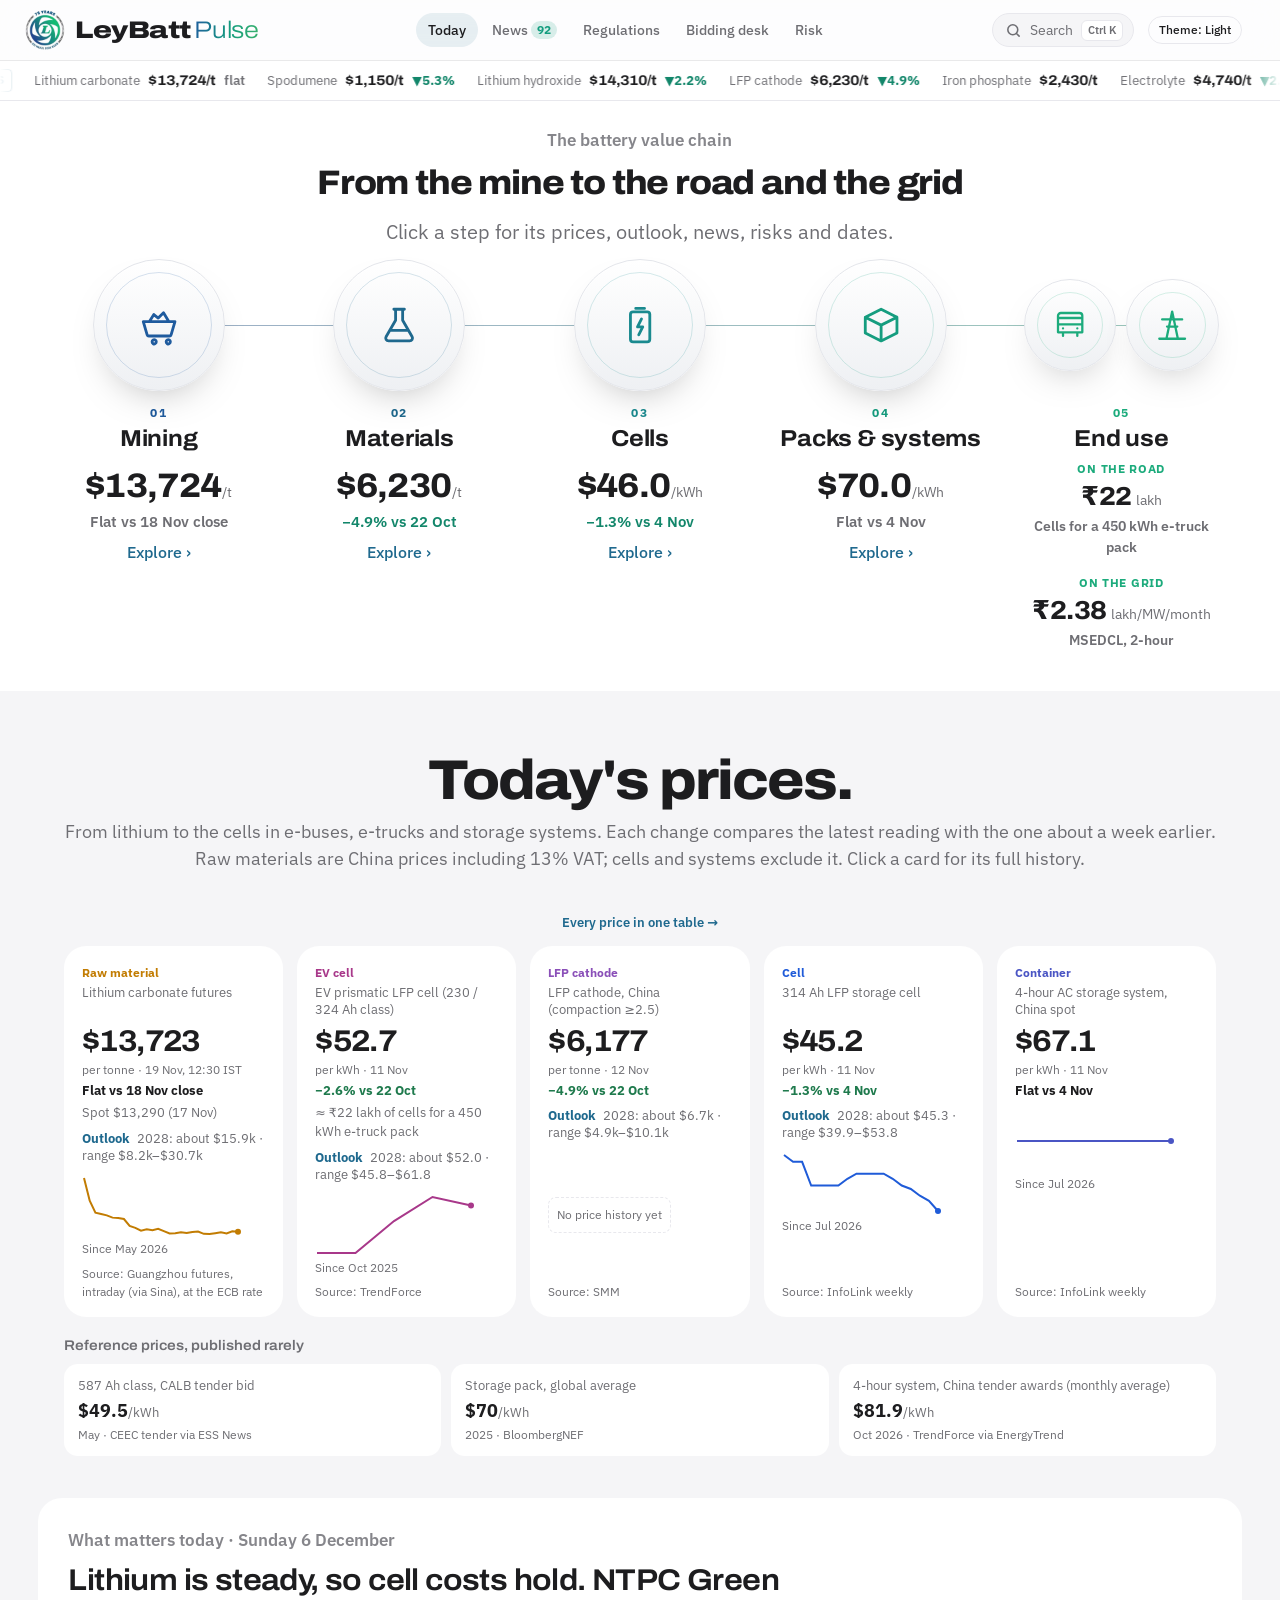
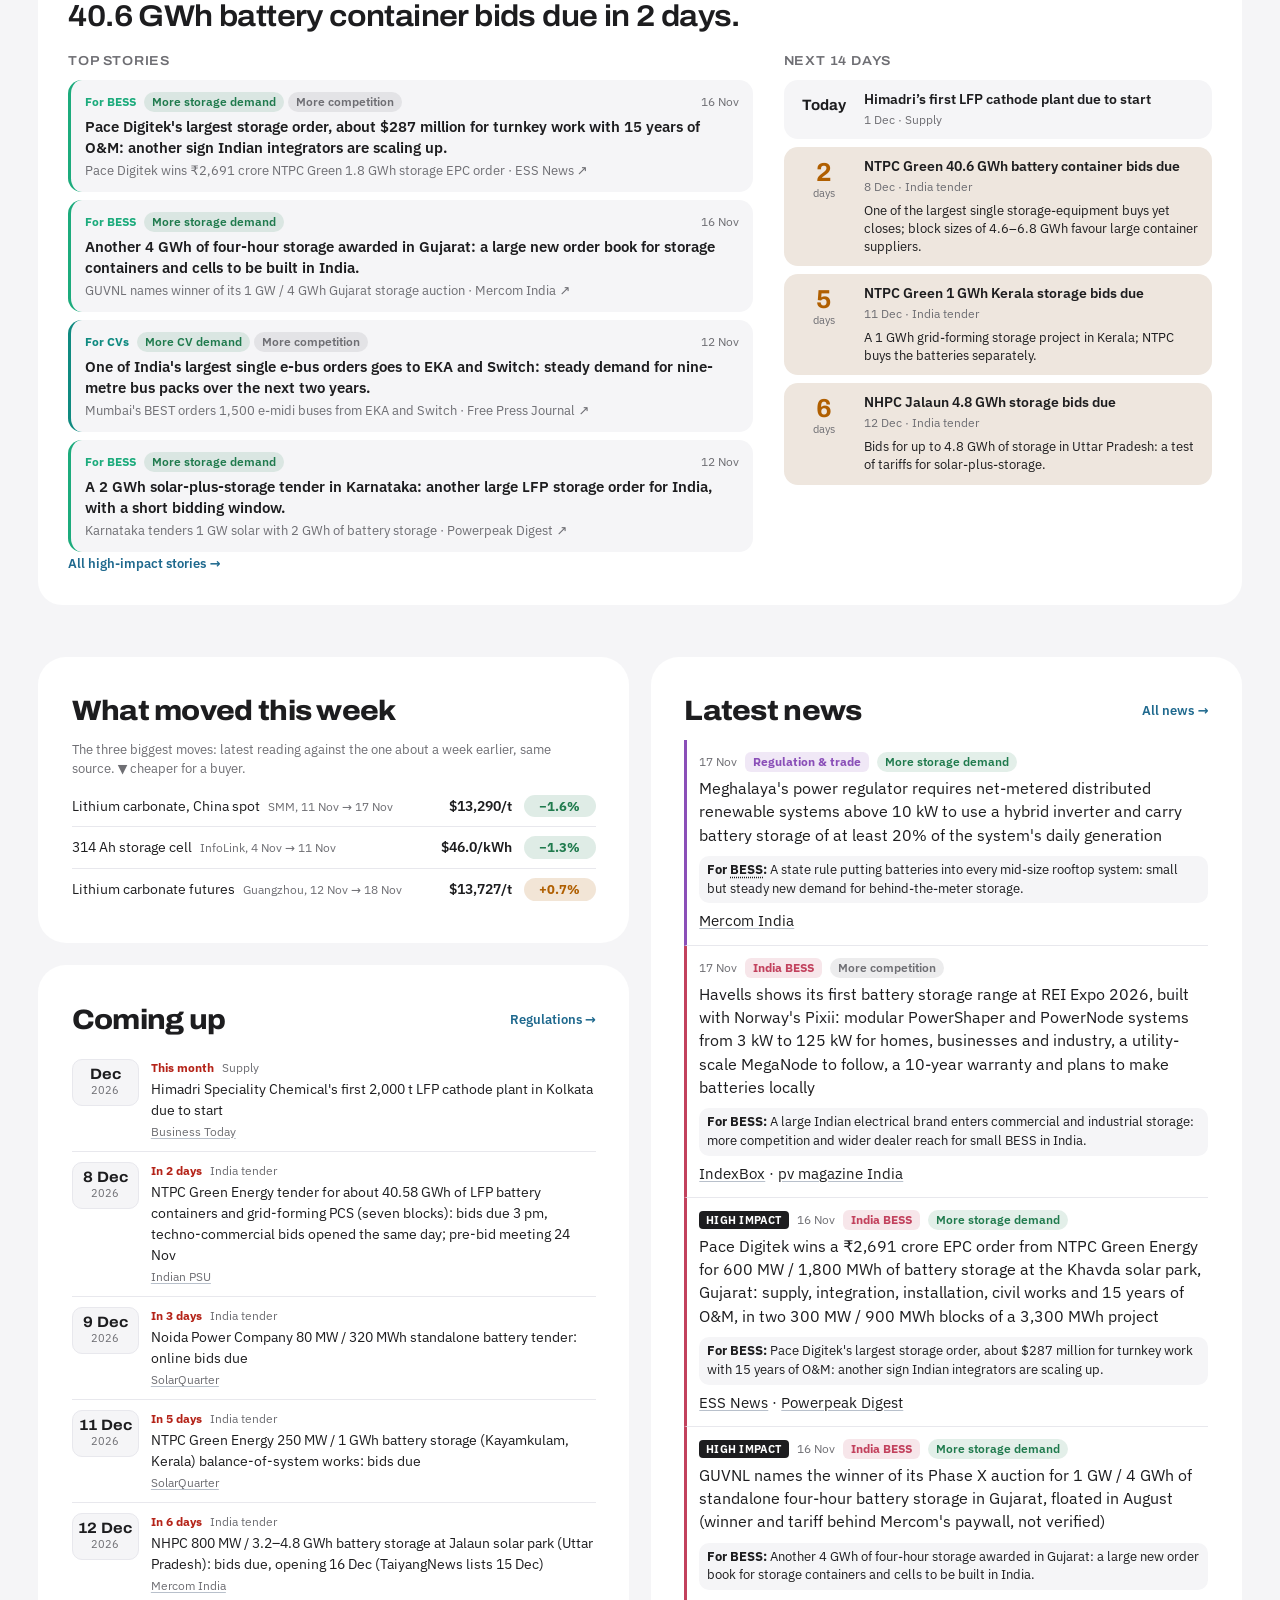
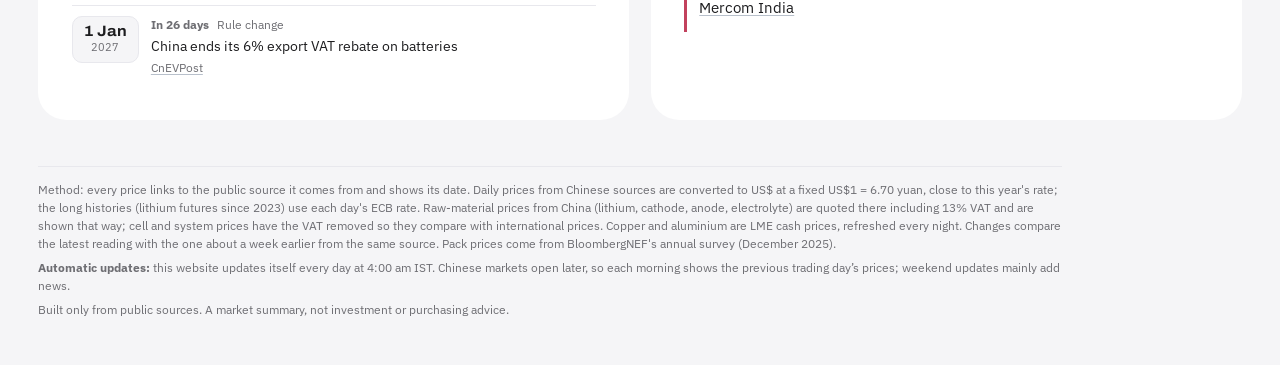
==== commit b2c3e804: "Chain ends on the road and the grid; For CVs tag; e-bus/e-truck news category - Step 05 forks: On th" ====
--- a/index.html
+++ b/index.html
@@ -8,7 +8,7 @@
 <link rel="icon" href="assets/icon.png" type="image/png">
 <link rel="apple-touch-icon" href="assets/apple-touch-icon.png">
 <link rel="preload" href="assets/fonts/archivo-wdth.woff2" as="font" type="font/woff2" crossorigin>
-<link rel="stylesheet" href="assets/style.css?v=202611131350">
+<link rel="stylesheet" href="assets/style.css?v=202611191800">
 </head>
 <body>
 <button class="skip" id="skip" type="button">Skip to content</button>
@@ -160,6 +160,7 @@
         <select class="select" id="news-effect" aria-label="Filter by effect">
           <option value="">All stories</option>
           <option value="high">High impact</option>
+          <option value="CVs">CVs (e-buses, e-trucks)</option>
           <option value="EVs">EVs</option>
           <option value="Batteries">Batteries</option>
           <option value="BESS">BESS</option>
@@ -424,8 +425,8 @@
 </main>
 <div class="toast" id="toast" role="status" hidden></div>
 <div class="tip" id="tip" hidden></div>
-<script src="assets/d3.min.js?v=202611131350"></script>
-<script src="assets/app.js?v=202611131350"></script>
-<script src="assets/search.js?v=202611131350"></script>
+<script src="assets/d3.min.js?v=202611191800"></script>
+<script src="assets/app.js?v=202611191800"></script>
+<script src="assets/search.js?v=202611191800"></script>
 </body>
 </html>
--- a/assets/style.css
+++ b/assets/style.css
@@ -1706,3 +1706,35 @@
 @media (max-width: 640px) { .tab-full { display: none; } .tab-short { display: inline; } .tab { font-size: 10.5px; } }
 
 
+
+/* the value chain ends on the road and on the grid */
+.ch-forknode { cursor: default; }
+.ch-orbs { display: flex; align-items: center; justify-content: center; gap: 10px; height: var(--orb, 112px); }
+.ch-orbs .ch-orb { width: calc(var(--orb, 112px) * .7); height: calc(var(--orb, 112px) * .7); }
+.ch-orbs .ch-orb svg { width: calc(var(--orb, 112px) * .26); height: calc(var(--orb, 112px) * .26); }
+.ch-branch { appearance: none; border: 0; background: none; font: inherit; color: inherit; cursor: pointer; display: flex; flex-direction: column; align-items: center; gap: 0; padding: 4px 8px; border-radius: 12px; }
+.ch-branch + .ch-branch { margin-top: clamp(4px, 1vh, 10px); }
+.ch-branch .ch-bl { font-size: 11.5px; font-weight: 750; letter-spacing: .06em; text-transform: uppercase; color: var(--cc); }
+.ch-fork .ch-key { margin-top: 0; }
+.ch-fork .ch-key b { font-size: clamp(18px, 3vh, 26px); }
+.ch-fork .ch-move { font-size: clamp(12px, 1.7vh, 13.5px); }
+.ch-branch:hover .ch-bl, .ch-branch:focus-visible .ch-bl { text-decoration: underline; text-underline-offset: 3px; }
+.ch-branch:focus-visible { outline: 2px solid var(--cc); outline-offset: 2px; }
+@media (max-width: 860px) {
+  .ch-forknode { flex-direction: row; align-items: flex-start; }
+  .ch-orbs { height: auto; flex-direction: column; gap: 6px; margin-left: 14px; flex: none; }
+  .ch-orbs .ch-orb { width: 46px; height: 46px; margin-left: 0; }
+  .ch-orbs .ch-orb svg { width: 20px; height: 20px; }
+  .ch-branch { align-items: flex-start; text-align: left; padding: 2px 0; }
+  .ch-fork .ch-move { text-align: left; }
+}
+.chp-hero.two { grid-template-columns: auto minmax(0, 1fr) minmax(0, 1fr); row-gap: clamp(18px, 2.4vw, 30px); }
+.chp-hero.two > div:nth-child(2) { grid-column: 2 / 4; }
+.chp-hero.two > .chp-key { grid-row: 2; grid-column: 2; align-items: flex-start; text-align: left; }
+.chp-hero.two > .chp-key2 { grid-column: 3; padding-left: clamp(16px, 2vw, 28px); border-left: 1px solid var(--line); }
+.chp-hero.two .chp-key .k-age { justify-content: flex-start; }
+.chp-hero.two .chp-key b { font-size: clamp(28px, 3vw, 40px); }
+@media (max-width: 760px) { .chp-hero.two { grid-template-columns: 1fr; } .chp-hero.two > div:nth-child(2), .chp-hero.two > .chp-key, .chp-hero.two > .chp-key2 { grid-column: auto; grid-row: auto; } .chp-hero.two > .chp-key2 { padding-left: 0; border-left: 0; padding-top: 14px; border-top: 1px solid var(--line); } }
+/* "For CVs" stories */
+.ot-item.seg-CVs { border-left-color: var(--teal); } .ot-item.seg-CVs .ot-seg { color: var(--teal); }
+.ns-split { grid-template-columns: repeat(4, 1fr); }
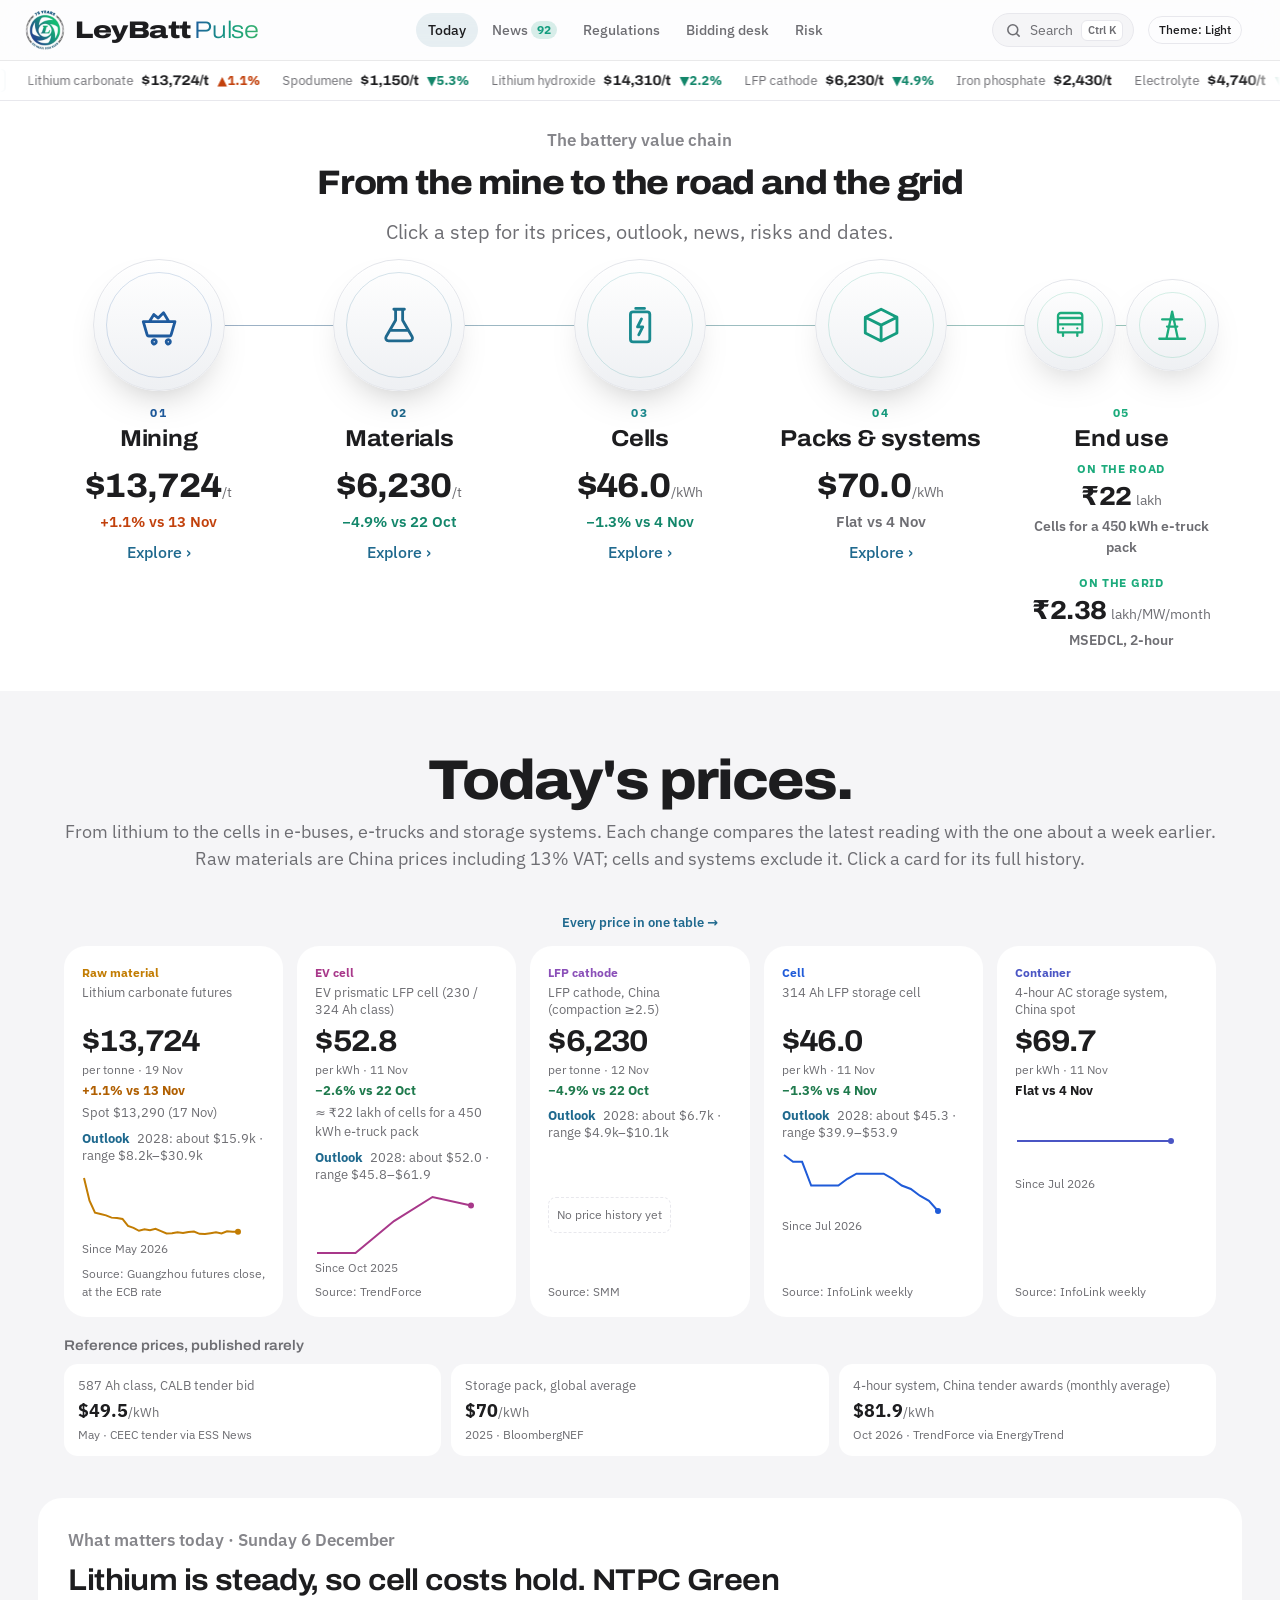
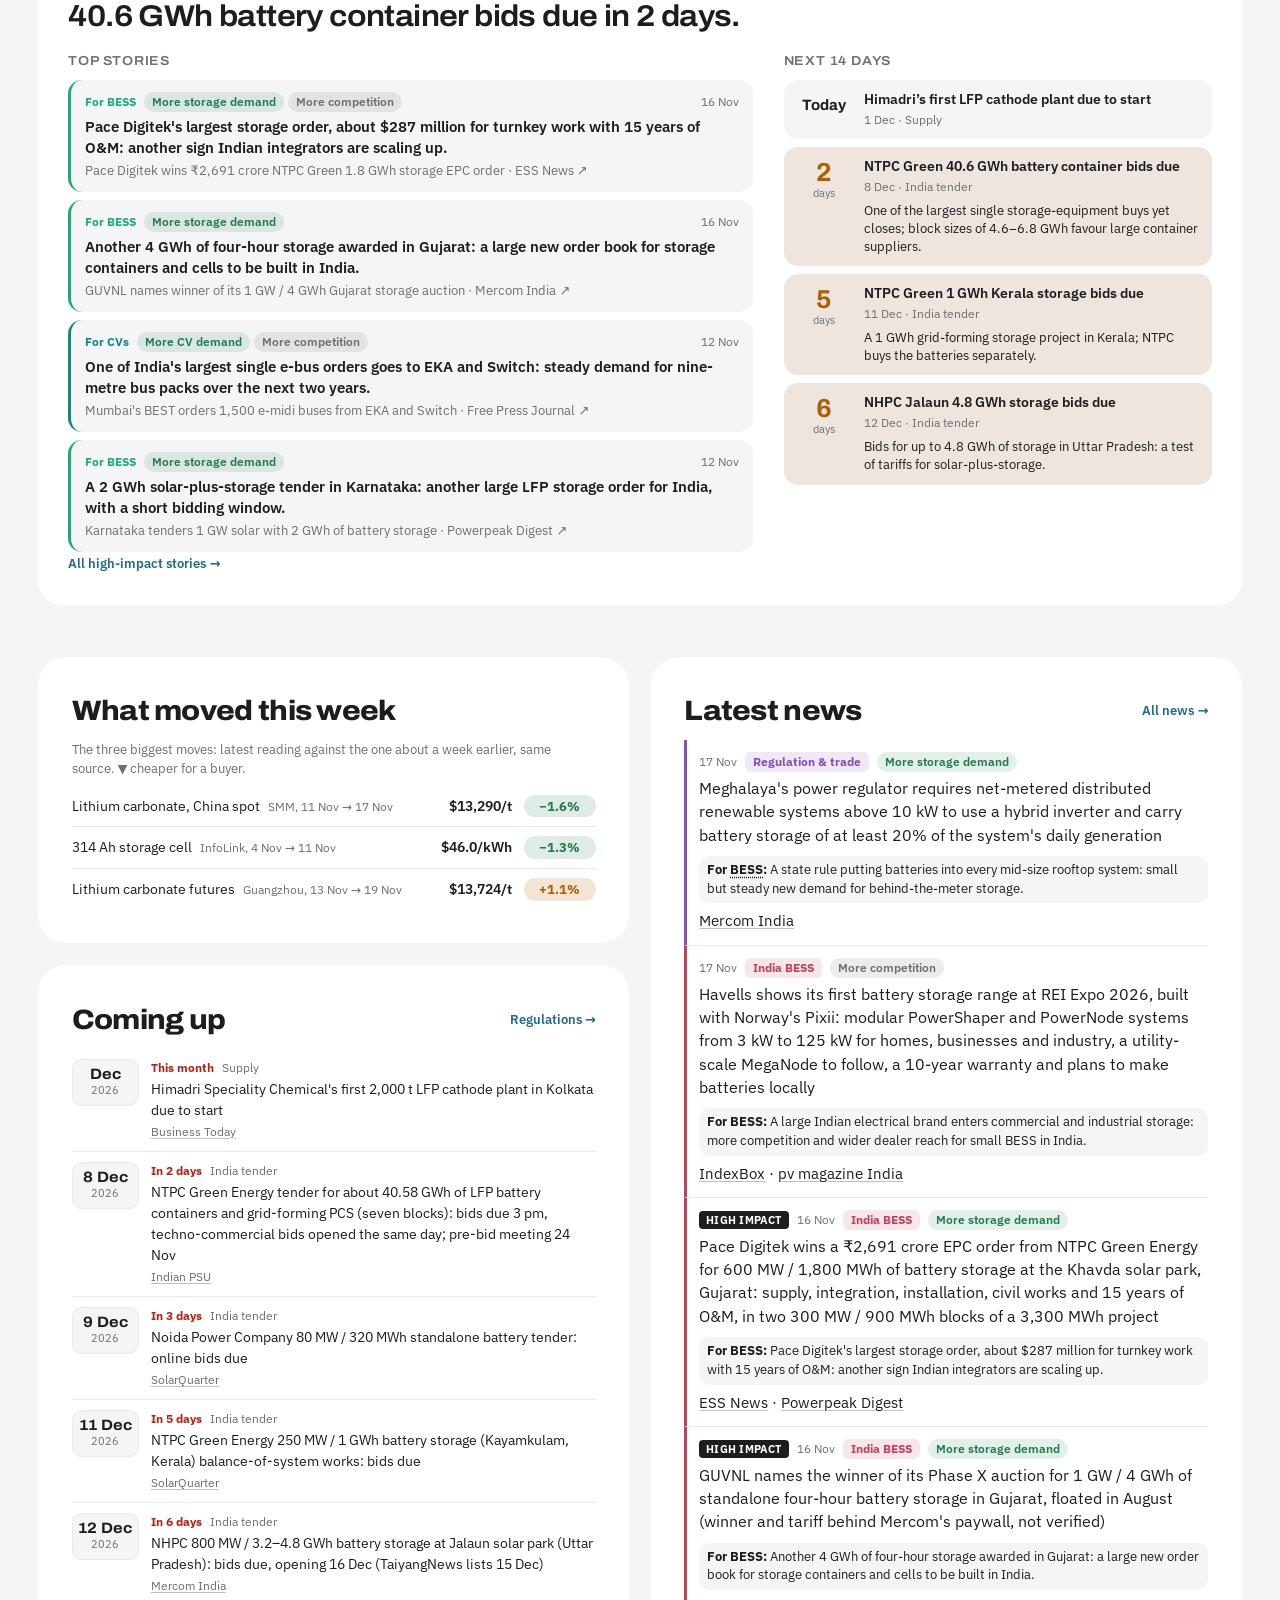
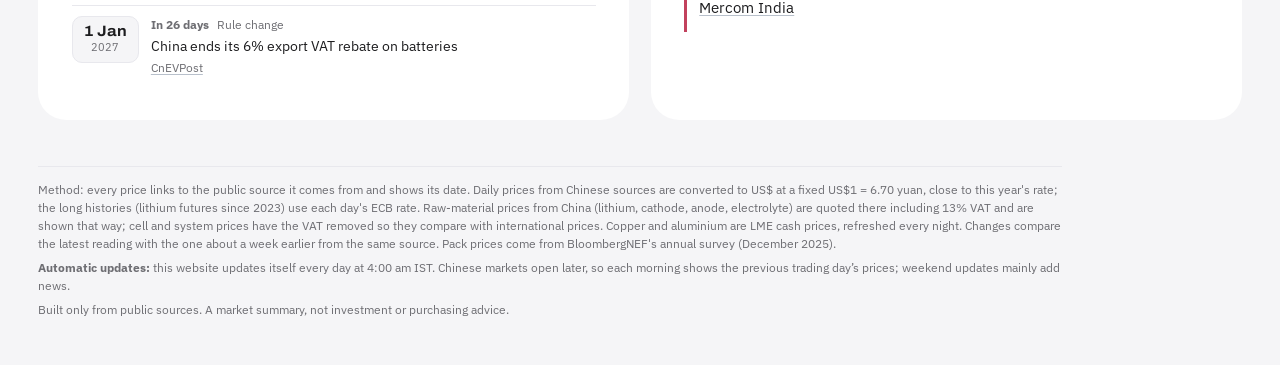
==== commit f73b972e: "CV rules and dates; daily-run docs for the CV quota - Rules: PM E-DRIVE e-truck incentive, PM e-Bus " ====
--- a/index.html
+++ b/index.html
@@ -8,7 +8,7 @@
 <link rel="icon" href="assets/icon.png" type="image/png">
 <link rel="apple-touch-icon" href="assets/apple-touch-icon.png">
 <link rel="preload" href="assets/fonts/archivo-wdth.woff2" as="font" type="font/woff2" crossorigin>
-<link rel="stylesheet" href="assets/style.css?v=202611191800">
+<link rel="stylesheet" href="assets/style.css?v=202611191845">
 </head>
 <body>
 <button class="skip" id="skip" type="button">Skip to content</button>
@@ -425,8 +425,8 @@
 </main>
 <div class="toast" id="toast" role="status" hidden></div>
 <div class="tip" id="tip" hidden></div>
-<script src="assets/d3.min.js?v=202611191800"></script>
-<script src="assets/app.js?v=202611191800"></script>
-<script src="assets/search.js?v=202611191800"></script>
+<script src="assets/d3.min.js?v=202611191845"></script>
+<script src="assets/app.js?v=202611191845"></script>
+<script src="assets/search.js?v=202611191845"></script>
 </body>
 </html>
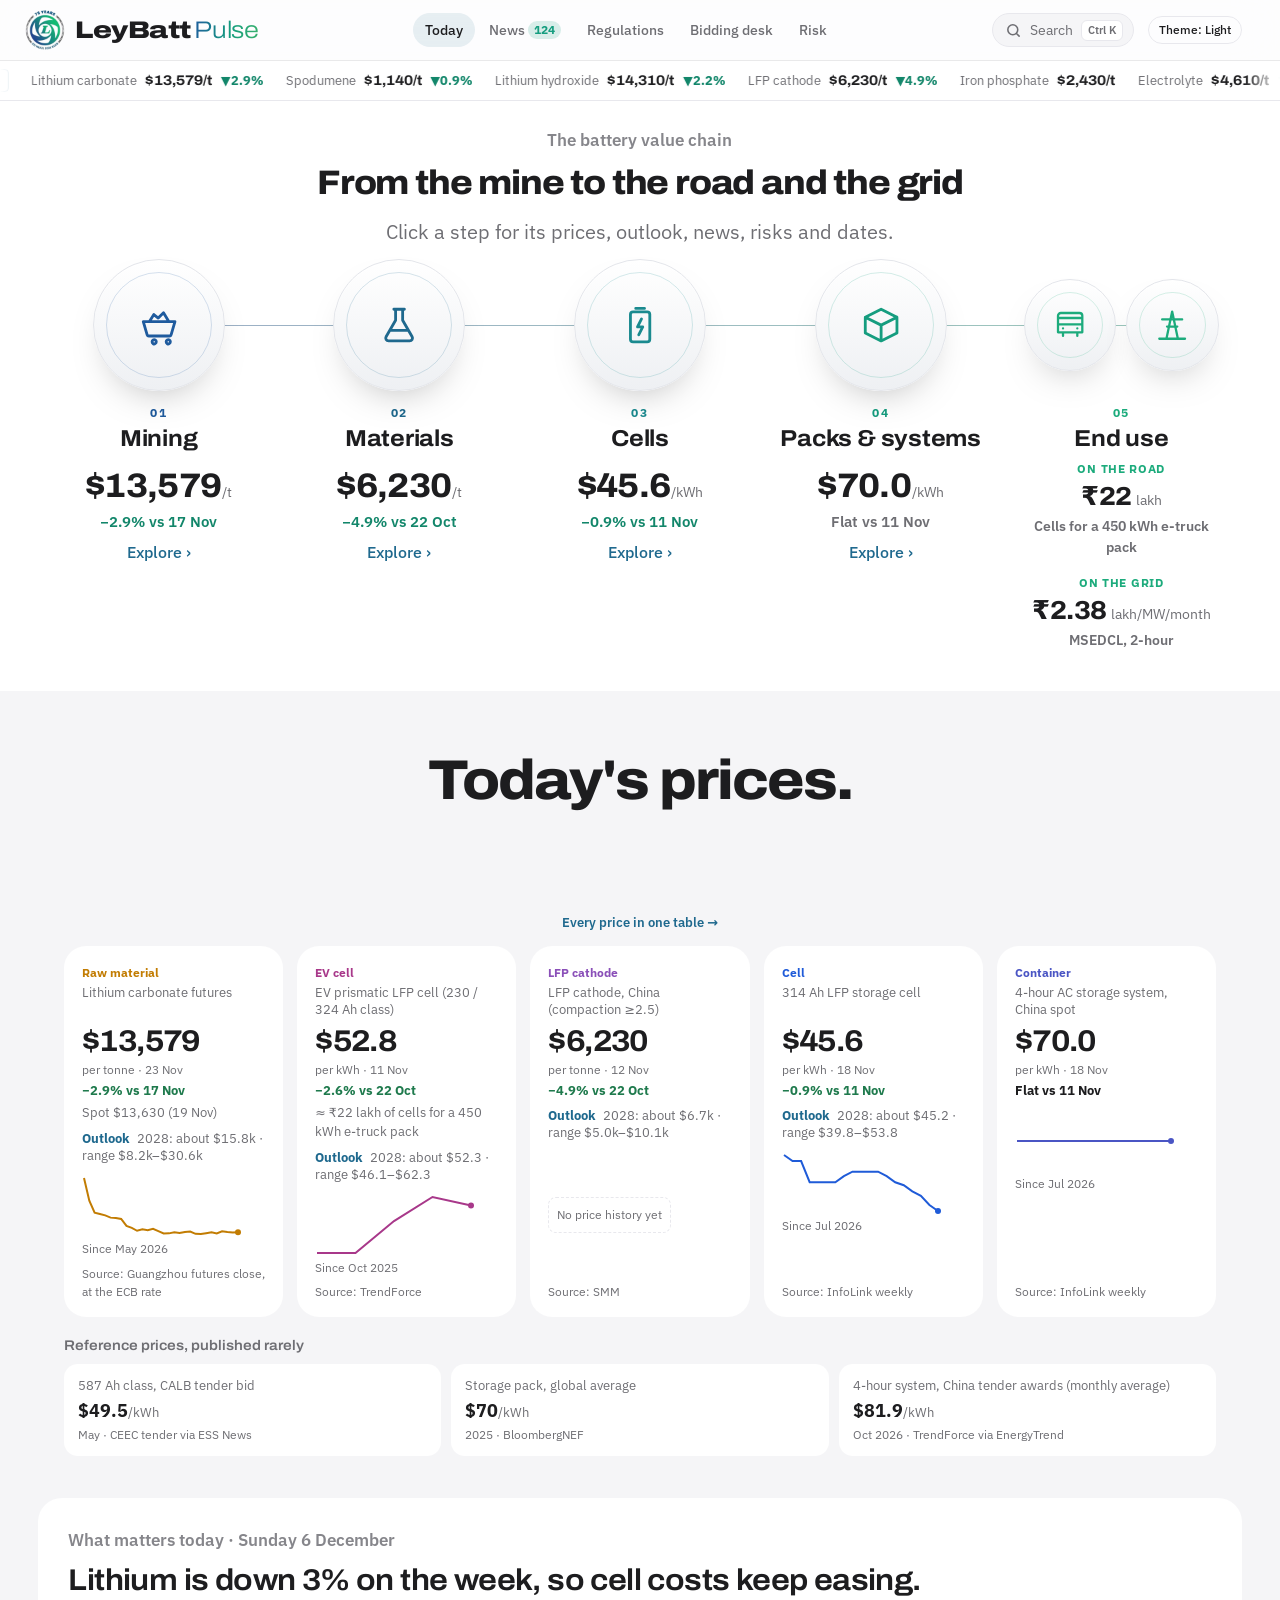
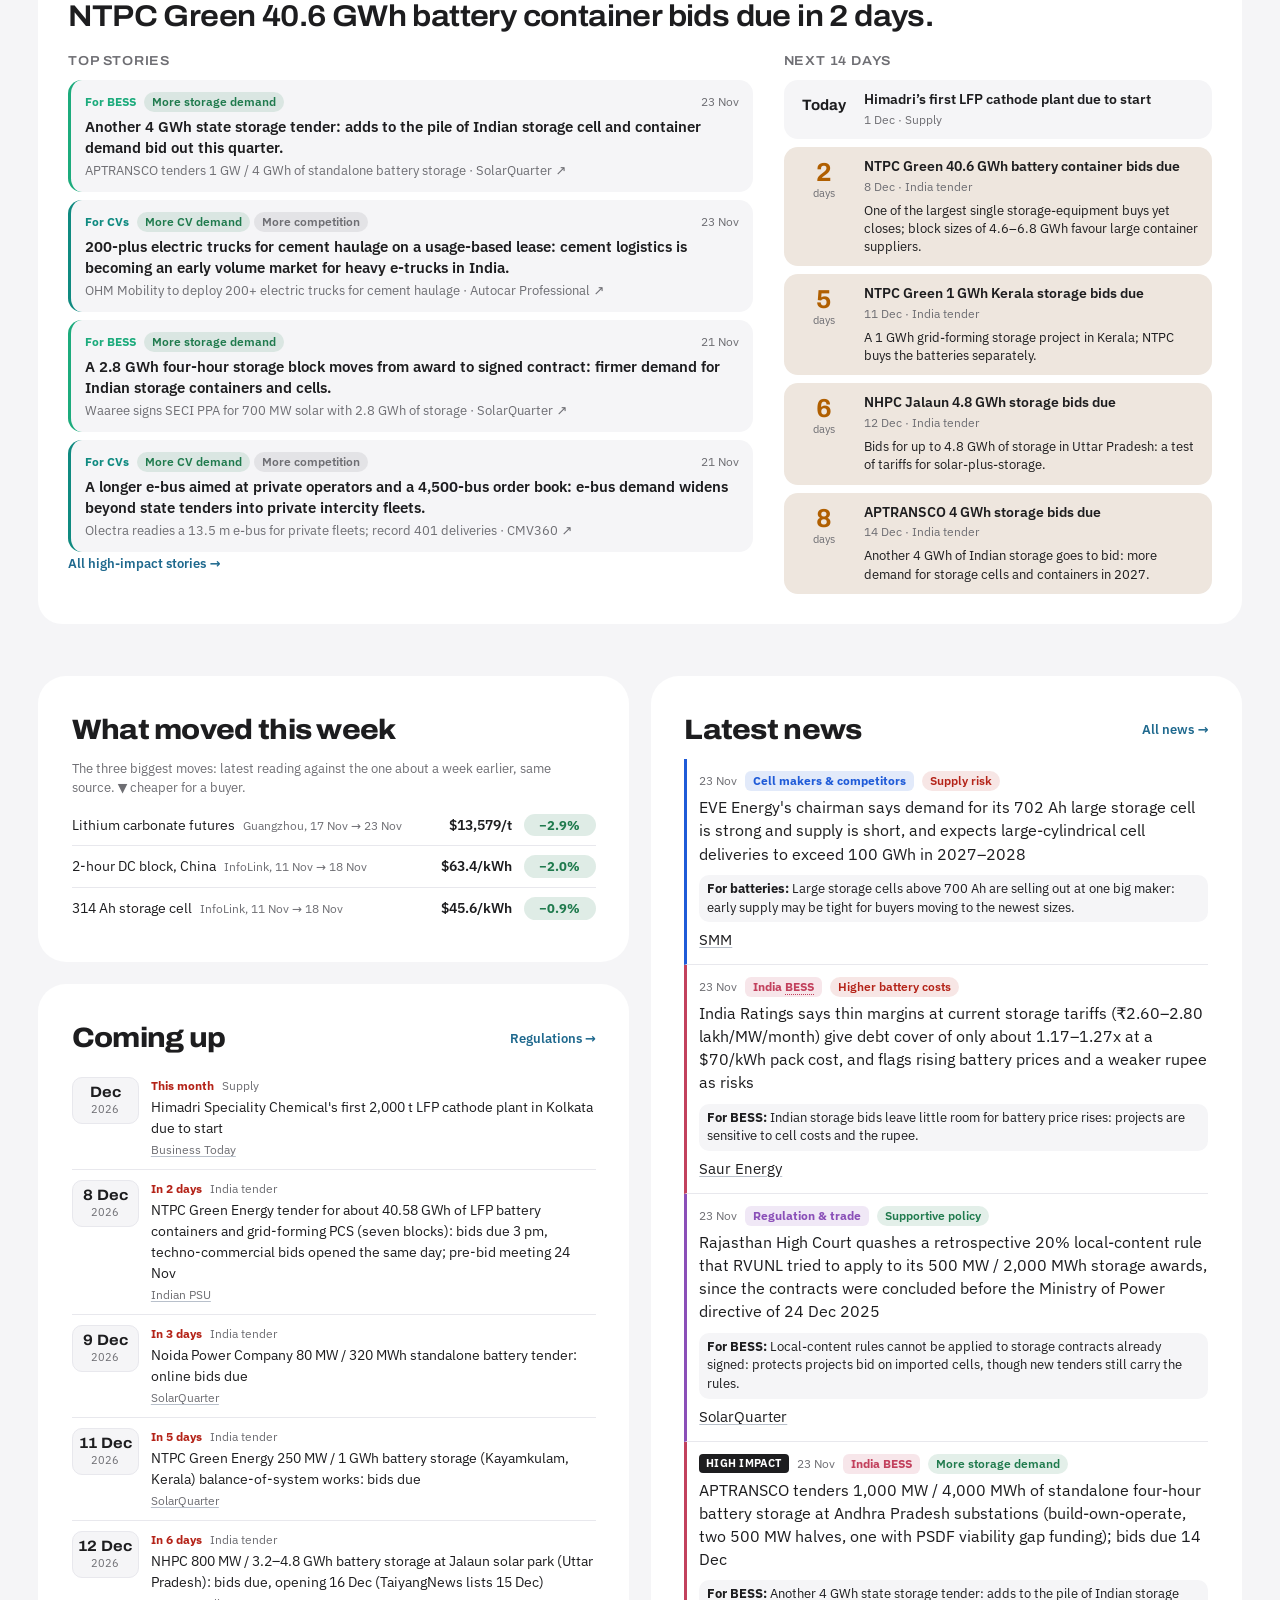
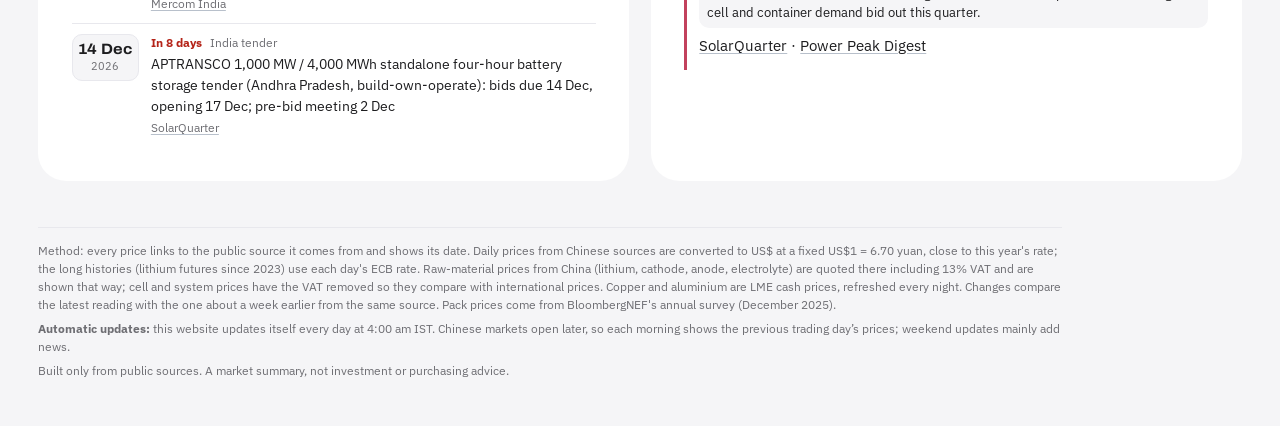
==== commit 1c568576: "Remove duplicate JNPA date; five e-bus/e-truck cards; chip wraps Co-Authored-By: Claude Opus 5.5 <no" ====
--- a/index.html
+++ b/index.html
@@ -8,7 +8,7 @@
 <link rel="icon" href="assets/icon.png" type="image/png">
 <link rel="apple-touch-icon" href="assets/apple-touch-icon.png">
 <link rel="preload" href="assets/fonts/archivo-wdth.woff2" as="font" type="font/woff2" crossorigin>
-<link rel="stylesheet" href="assets/style.css?v=202611191845">
+<link rel="stylesheet" href="assets/style.css?v=202611241000">
 </head>
 <body>
 <button class="skip" id="skip" type="button">Skip to content</button>
@@ -425,8 +425,8 @@
 </main>
 <div class="toast" id="toast" role="status" hidden></div>
 <div class="tip" id="tip" hidden></div>
-<script src="assets/d3.min.js?v=202611191845"></script>
-<script src="assets/app.js?v=202611191845"></script>
-<script src="assets/search.js?v=202611191845"></script>
+<script src="assets/d3.min.js?v=202611241000"></script>
+<script src="assets/app.js?v=202611241000"></script>
+<script src="assets/search.js?v=202611241000"></script>
 </body>
 </html>
--- a/assets/style.css
+++ b/assets/style.css
@@ -666,6 +666,7 @@
 .chp-card .pp .v { font-family: var(--display); font-stretch: 106%; font-size: 24px; font-weight: 750; font-variant-numeric: tabular-nums; }
 .chp-card .pp .u { font-size: 12.5px; color: var(--muted); margin-left: 2px; }
 .chp-card .pm { font-size: 12px; color: var(--muted); }
+.chp-card .chip { white-space: normal; max-width: 100%; padding-left: 0; background: none; }
 .chp-risk { display: grid; grid-template-columns: repeat(auto-fill, minmax(min(100%, 15rem), 1fr)); gap: 12px; }
 .chp-rcard { appearance: none; font: inherit; color: inherit; text-align: left; cursor: pointer; border: 1px solid var(--line); border-radius: 16px; padding: 12px 14px; background: var(--soft); display: flex; flex-direction: column; gap: 6px; }
 .chp-rcard b { font-family: var(--display); font-stretch: 106%; font-size: 15.5px; }
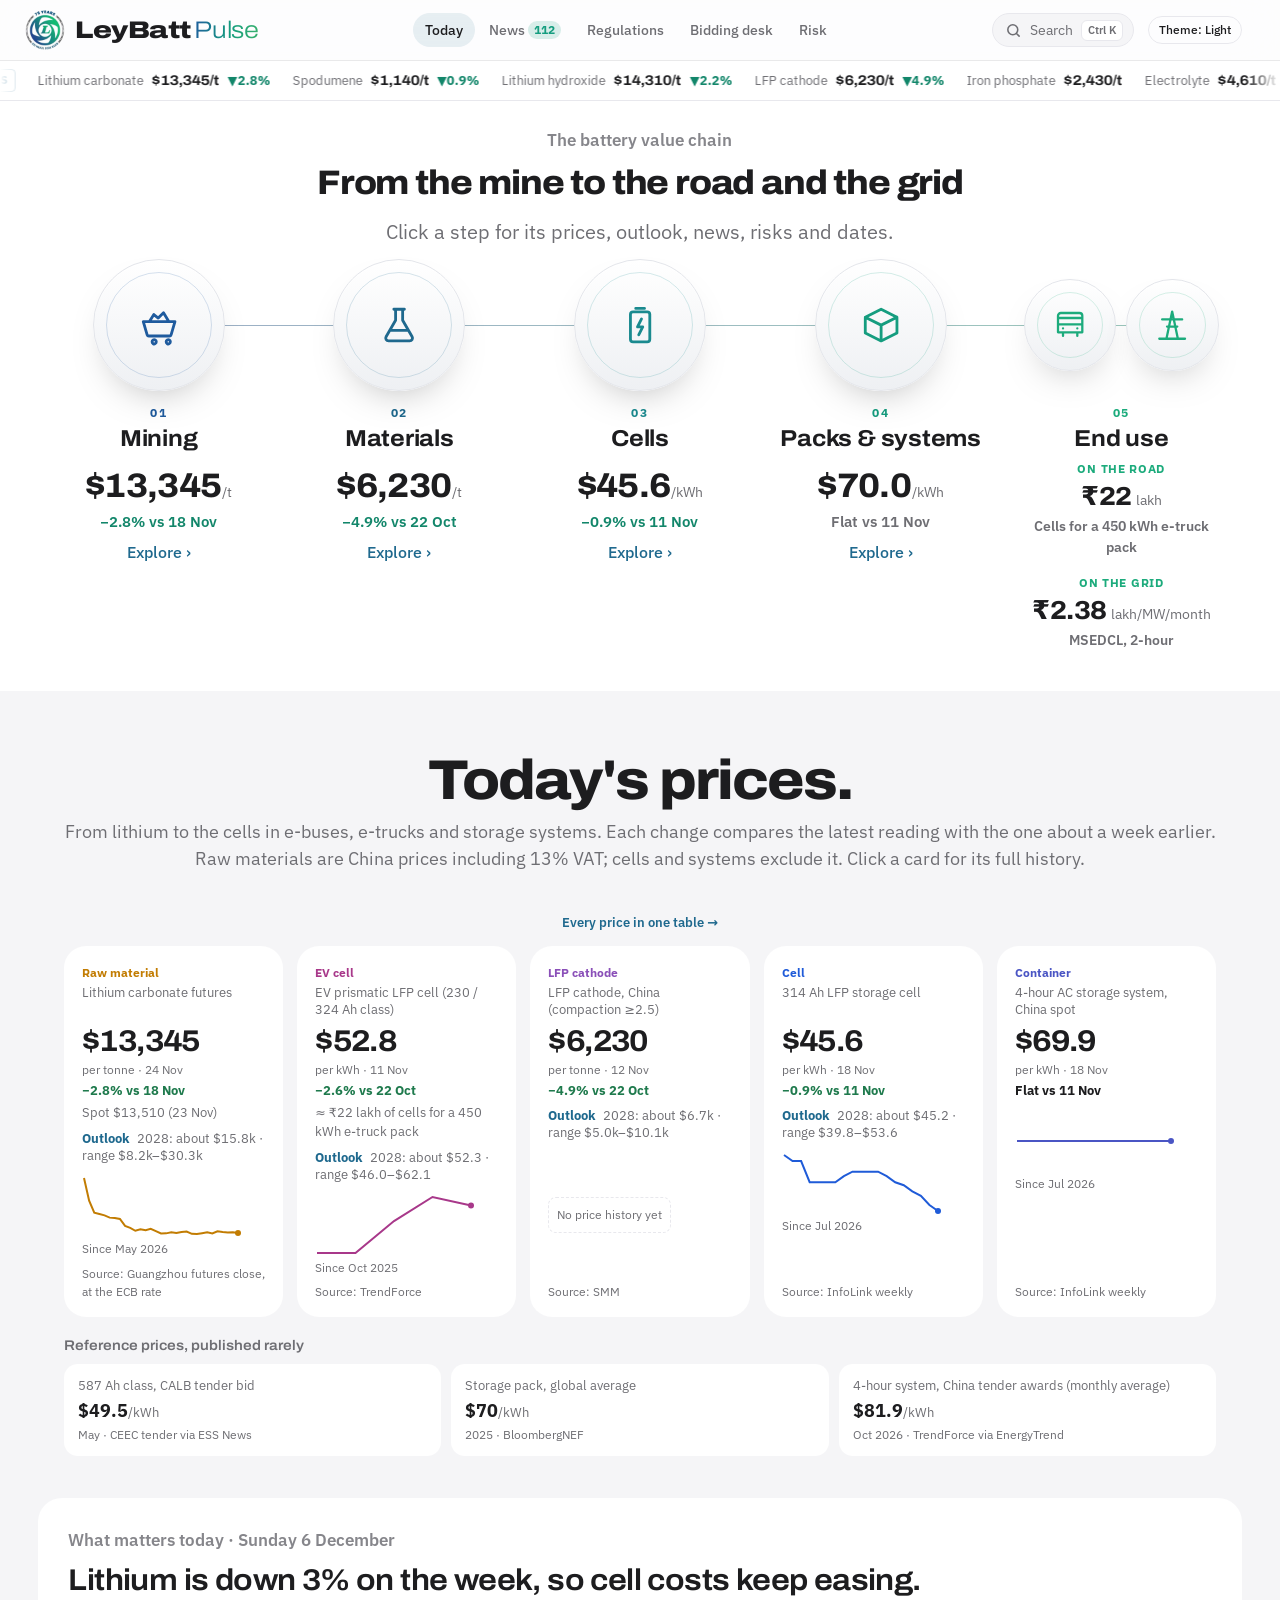
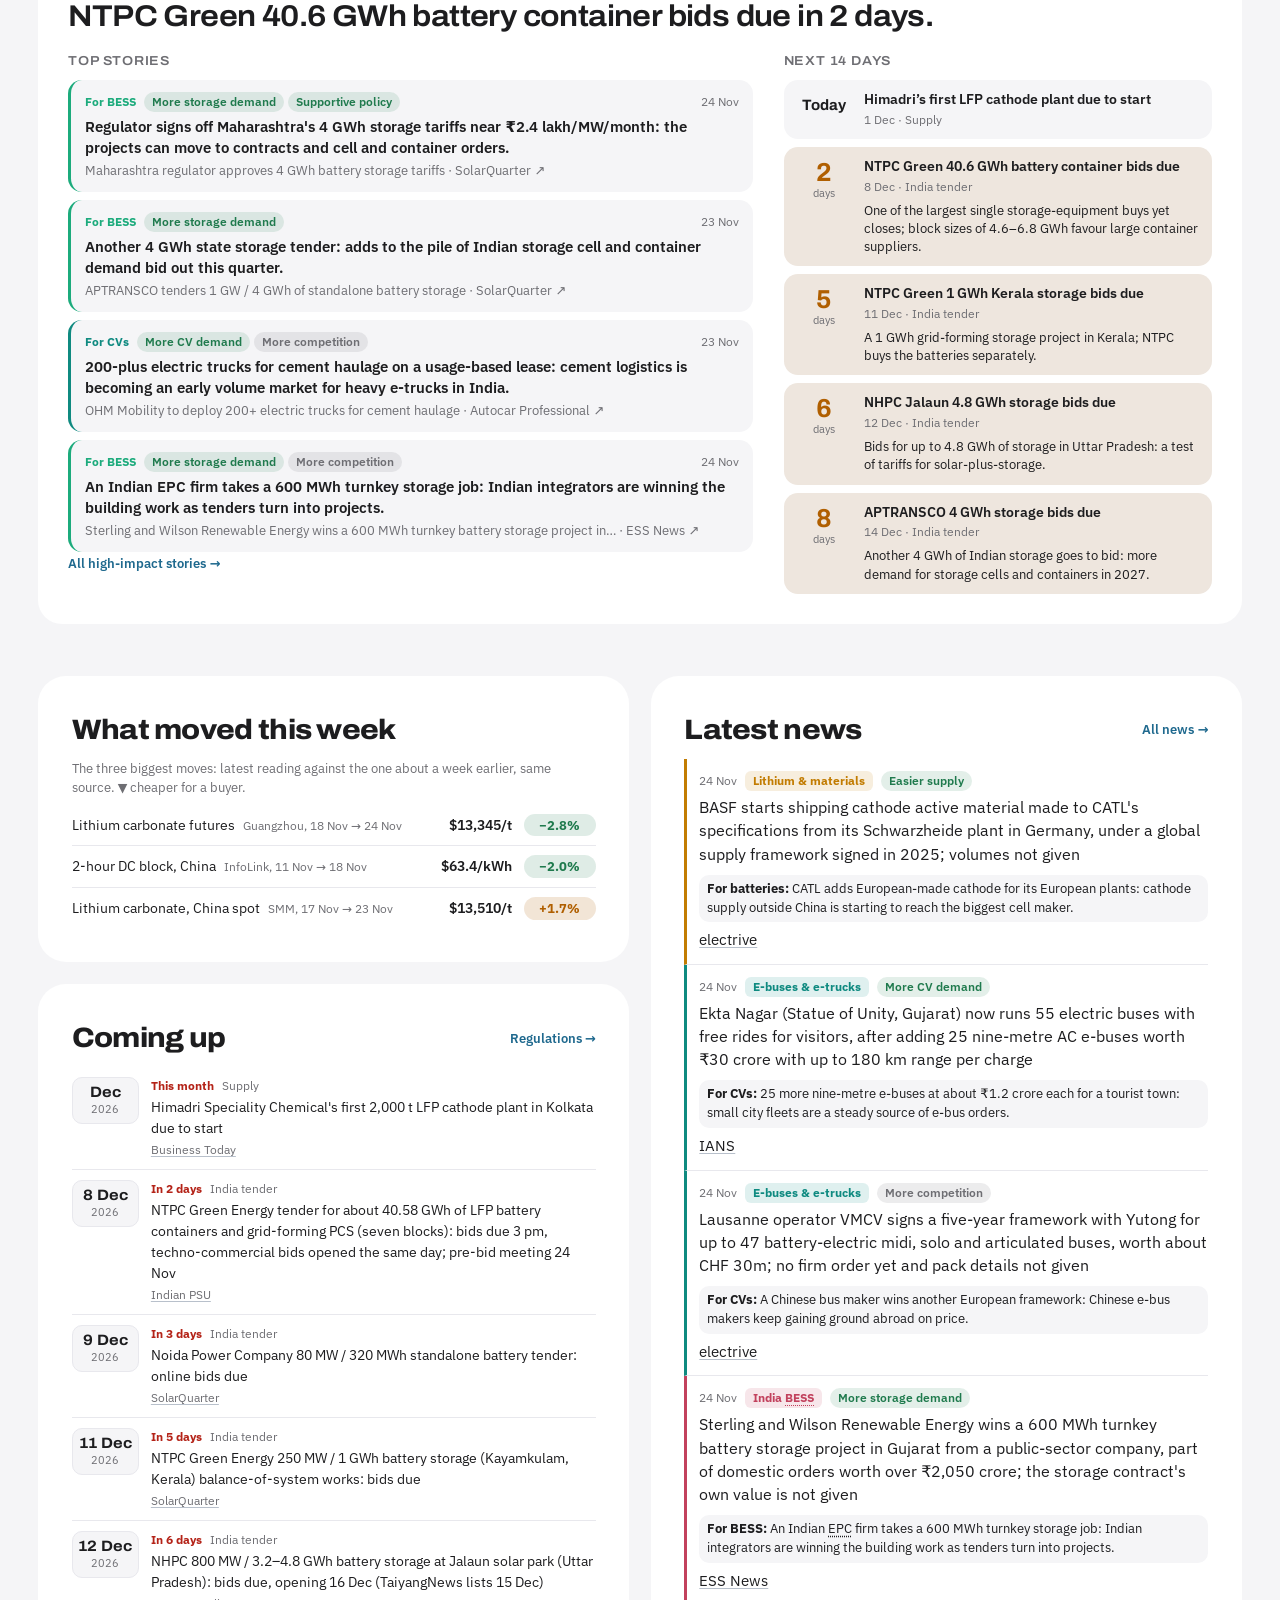
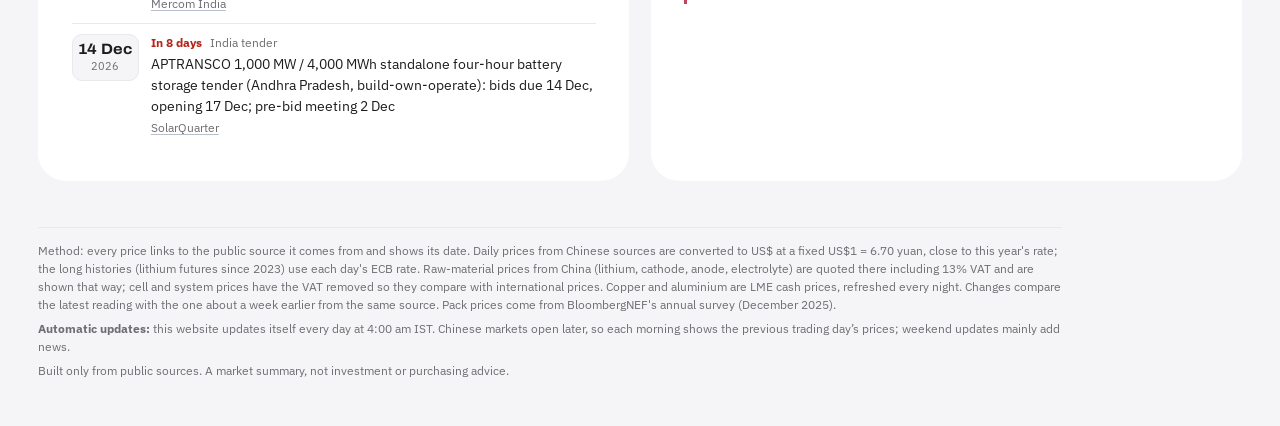
==== commit 47389f4c: "Bloomberg stories: title opens an on-site summary, source link below Paywalled stories carry a short" ====
--- a/index.html
+++ b/index.html
@@ -8,7 +8,7 @@
 <link rel="icon" href="assets/icon.png" type="image/png">
 <link rel="apple-touch-icon" href="assets/apple-touch-icon.png">
 <link rel="preload" href="assets/fonts/archivo-wdth.woff2" as="font" type="font/woff2" crossorigin>
-<link rel="stylesheet" href="assets/style.css?v=202611241000">
+<link rel="stylesheet" href="assets/style.css?v=202611251130">
 </head>
 <body>
 <button class="skip" id="skip" type="button">Skip to content</button>
@@ -170,7 +170,7 @@
       <p class="sub" id="news-status"></p>
       <ul class="newslist feed" id="news-list"></ul>
       <button class="btn more-btn" type="button" id="news-more" hidden></button>
-      <p class="sub foot-note">Bloomberg articles need a subscription. Items marked "not verified" are headlines only.</p>
+      <p class="sub foot-note">Bloomberg stories marked ▾ open a short summary here when you click the title; the full article needs a subscription. Items marked "not verified" are headlines only.</p>
      </div>
      <aside class="news-side" id="news-side" aria-label="This week in the news"></aside>
      </div>
@@ -425,8 +425,8 @@
 </main>
 <div class="toast" id="toast" role="status" hidden></div>
 <div class="tip" id="tip" hidden></div>
-<script src="assets/d3.min.js?v=202611241000"></script>
-<script src="assets/app.js?v=202611241000"></script>
-<script src="assets/search.js?v=202611241000"></script>
+<script src="assets/d3.min.js?v=202611251130"></script>
+<script src="assets/app.js?v=202611251130"></script>
+<script src="assets/search.js?v=202611251130"></script>
 </body>
 </html>
--- a/assets/style.css
+++ b/assets/style.css
@@ -1739,3 +1739,14 @@
 /* "For CVs" stories */
 .ot-item.seg-CVs { border-left-color: var(--teal); } .ot-item.seg-CVs .ot-seg { color: var(--teal); }
 .ns-split { grid-template-columns: repeat(4, 1fr); }
+
+/* paywalled stories: the title opens a summary on the site */
+button.hl-brief { appearance: none; border: 0; background: none; padding: 0; margin: 0; font: inherit; color: inherit; text-align: left; cursor: pointer; line-height: inherit; }
+button.hl-brief:hover, button.hl-brief:focus-visible { text-decoration: underline; text-decoration-thickness: 1px; text-underline-offset: 3px; }
+button.hl-brief:focus-visible { outline: 2px solid var(--accent); outline-offset: 2px; border-radius: 3px; }
+button.hl-brief::after { content: ' ▾'; font-size: .75em; color: var(--muted); }
+button.hl-brief[aria-expanded="true"]::after { content: ' ▴'; }
+.brief { margin: 8px 0 6px; padding: 12px 16px; border-radius: 12px; background: var(--soft); border-left: 3px solid var(--cc, var(--accent)); }
+.brief p { margin: 0 0 8px; font-size: 14px; line-height: 1.55; color: var(--fg); }
+.brief p.brief-src { margin: 0; font-size: 12.5px; color: var(--muted); }
+.brief[hidden] { display: none; }
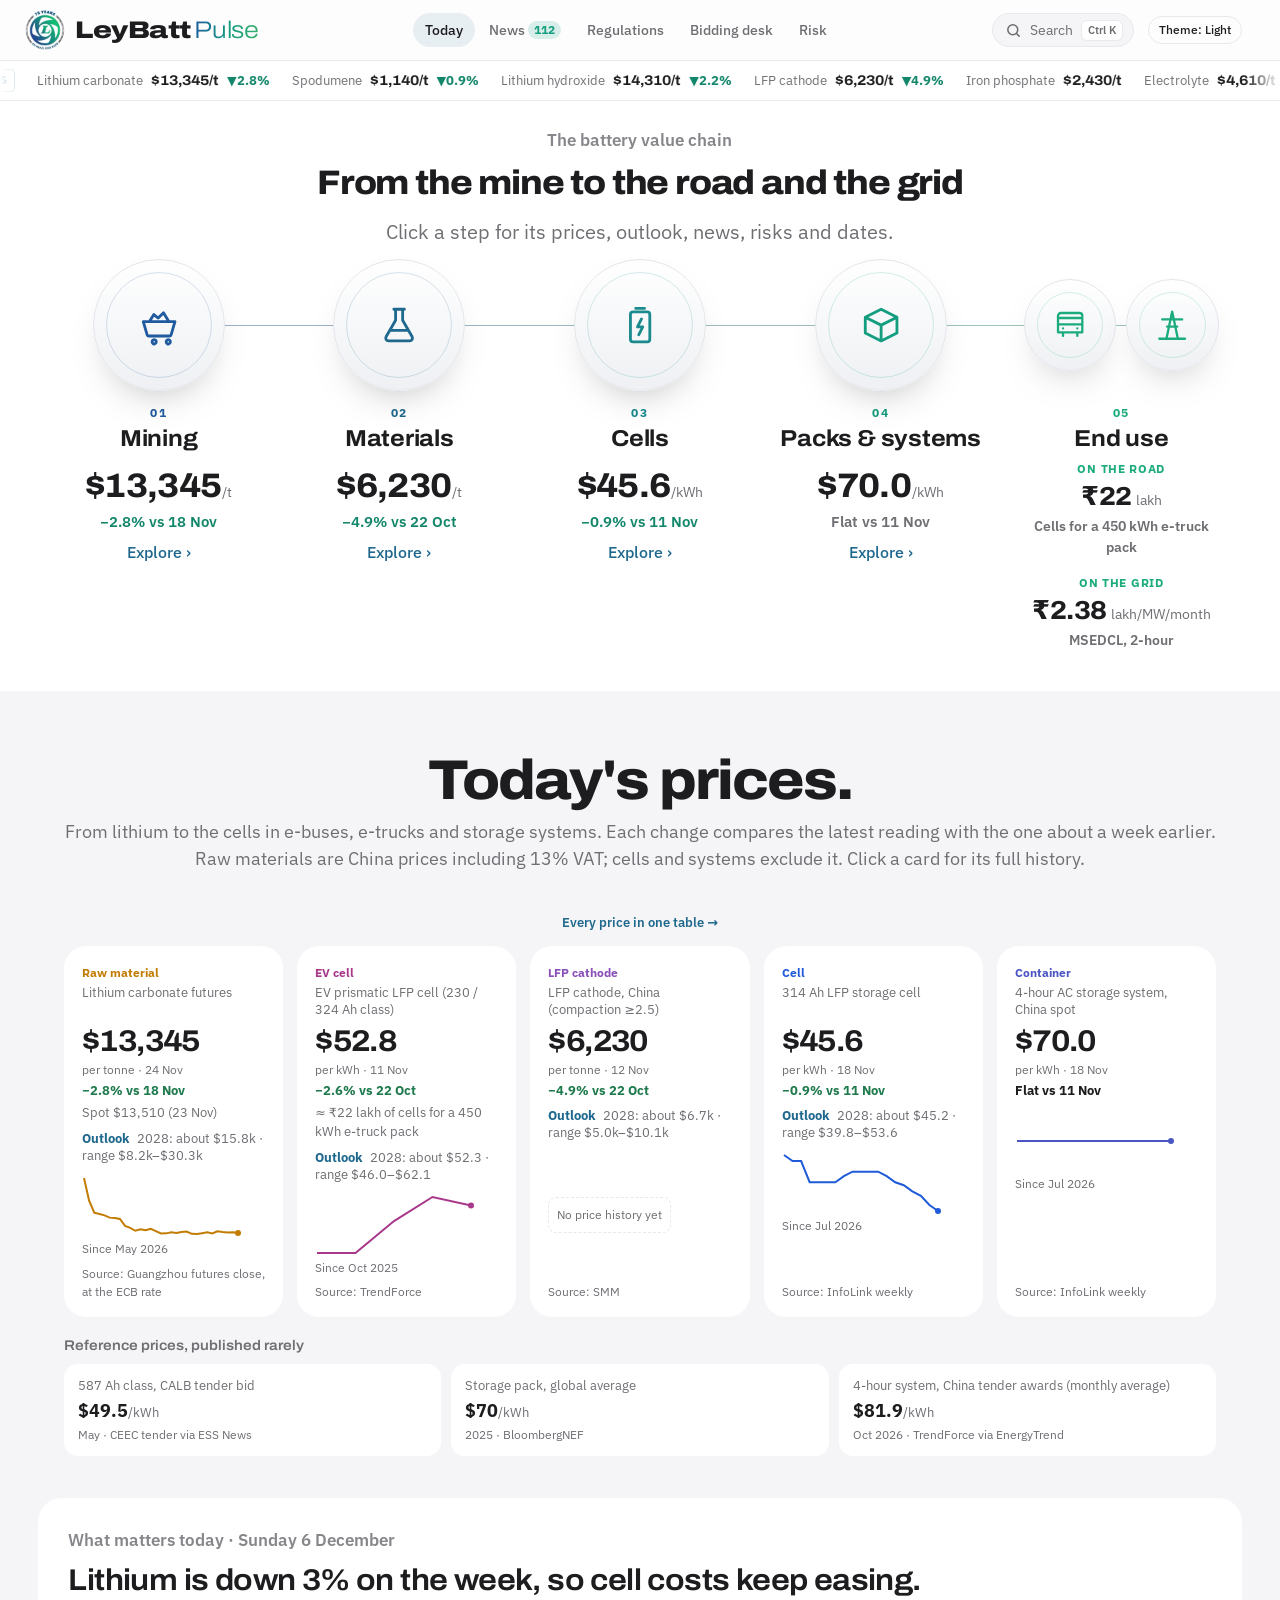
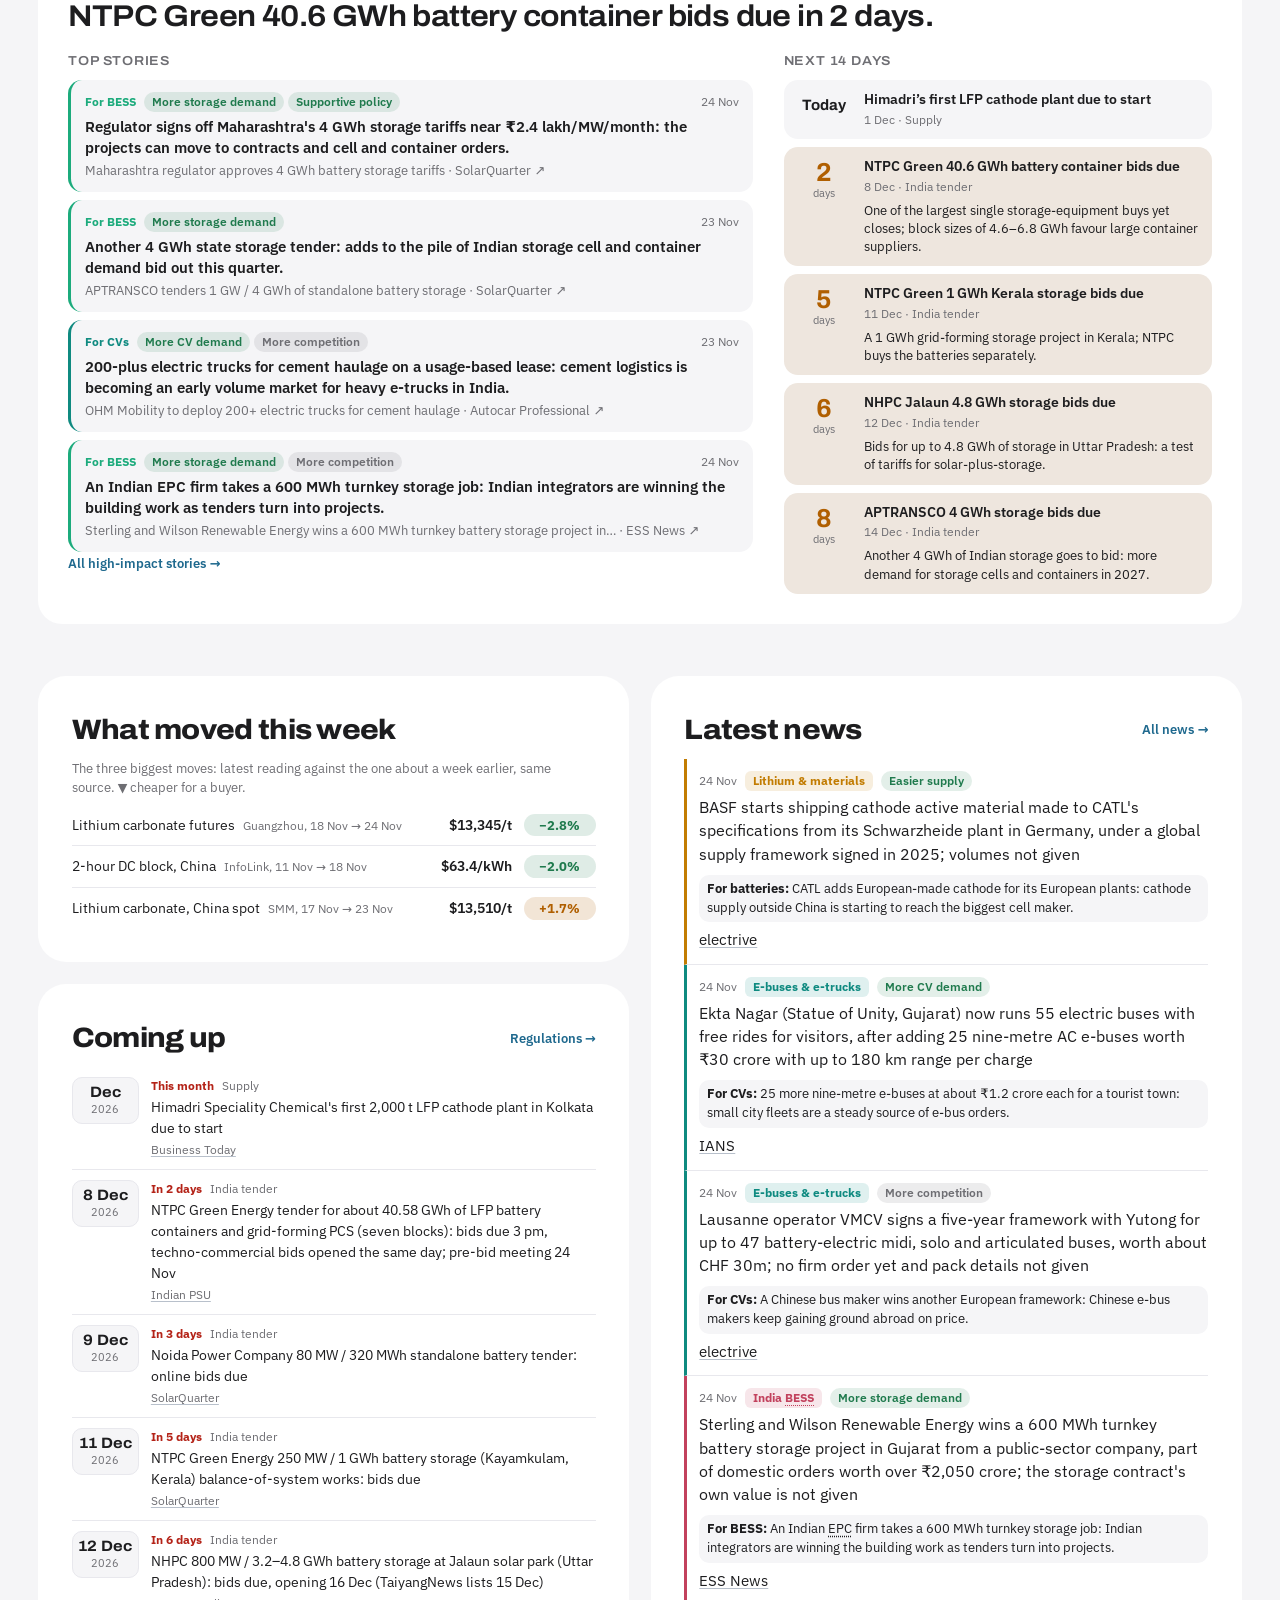
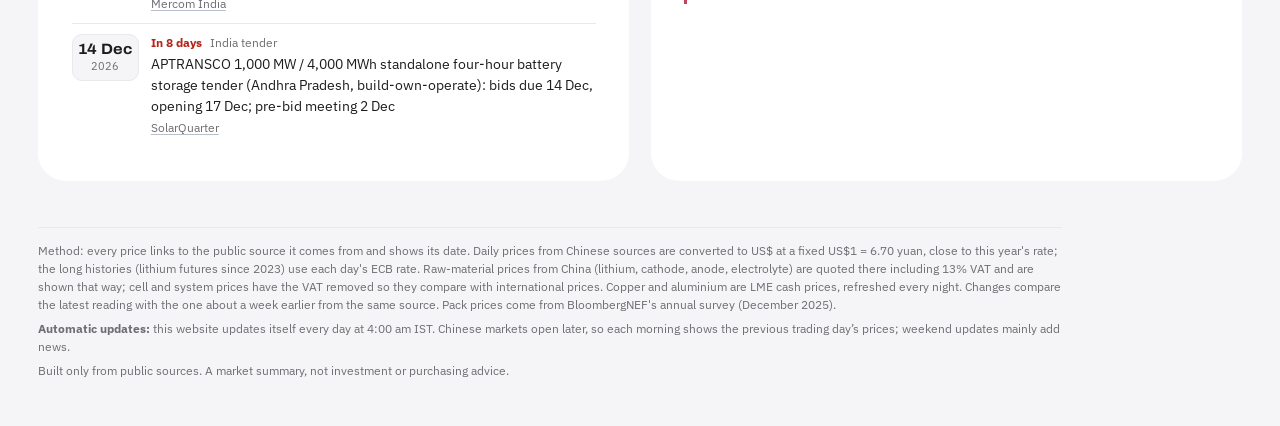
==== commit f15e0721: "Bidding desk: battery pack cost calculator Builds the pack from cell size, energy and voltage (cells" ====
--- a/index.html
+++ b/index.html
@@ -8,7 +8,7 @@
 <link rel="icon" href="assets/icon.png" type="image/png">
 <link rel="apple-touch-icon" href="assets/apple-touch-icon.png">
 <link rel="preload" href="assets/fonts/archivo-wdth.woff2" as="font" type="font/woff2" crossorigin>
-<link rel="stylesheet" href="assets/style.css?v=202611251130">
+<link rel="stylesheet" href="assets/style.css?v=202611251300">
 </head>
 <body>
 <button class="skip" id="skip" type="button">Skip to content</button>
@@ -273,6 +273,42 @@
       <p class="sub" id="bid-note"></p>
       <div class="table-wrap"><table class="rtable" id="bid-years"></table></div>
     </div>
+    <div class="panel pack-panel" id="pack-calc">
+      <div class="panel-head"><h2>Battery pack cost calculator</h2><span class="sub">Modelled from today's cell prices; not a quote</span></div>
+      <p class="sub">Pick a use and a cell size: the calculator builds the pack (cells in series and in parallel), prices the cells at today's China market price and adds the parts, assembly, overheads and margin.</p>
+      <div class="bid-controls">
+        <div class="bid-ctl"><span class="lbl">Use</span><div class="seg" id="pk-use" role="group" aria-label="Pack use"></div></div>
+      </div>
+      <div class="bid-controls">
+        <label class="bid-ctl"><span class="lbl">Cell</span><select id="pk-cell" class="pk-sel"></select></label>
+        <label class="bid-ctl" id="pk-ah-wrap"><span class="lbl">Cell size</span><select id="pk-ah" class="pk-sel"></select></label>
+        <label class="bid-ctl"><span class="lbl">Pack energy</span><span class="bid-mwh"><input id="pk-kwh" type="number" min="1" max="5000" step="1" value="450" inputmode="numeric"> kWh</span></label>
+        <label class="bid-ctl"><span class="lbl">Voltage</span><span class="bid-mwh"><input id="pk-v" type="number" min="12" max="1500" step="1" value="691" inputmode="numeric"> V</span></label>
+        <div class="bid-ctl"><span class="lbl">Cells in parallel</span><span class="pk-step"><button type="button" class="btn ghost small" id="pk-pdown" aria-label="One fewer in parallel">−</button><button type="button" class="btn ghost small" id="pk-pup" aria-label="One more in parallel">+</button></span></div>
+      </div>
+      <p class="pk-config" id="pk-config"></p>
+      <div class="kpis three" id="pk-kpis"></div>
+      <div class="stackbar" id="pk-stack" aria-label="Pack cost by part"></div>
+      <div class="legend" id="pk-legend"></div>
+      <h3 class="grp">The same pack with other cell sizes</h3>
+      <p class="sub" id="pk-compare-sub"></p>
+      <div class="chart" id="pk-compare"></div>
+      <label class="check"><input type="checkbox" id="pk-india"> Building or buying in India? Compare assembling here with imported cells against importing the finished pack</label>
+      <div id="pk-india-box" hidden>
+        <div class="india-inputs" id="pk-india-in"></div>
+        <div id="pk-india-out"></div>
+      </div>
+      <details class="pk-more">
+        <summary>Change the part costs</summary>
+        <div class="controls"><button class="btn ghost small" type="button" id="pk-reset">Back to the starting values</button></div>
+        <div class="pk-inputs" id="pk-inputs"></div>
+      </details>
+      <details class="pk-more">
+        <summary>How it works, published pack prices and sources</summary>
+        <ul class="method" id="pk-method"></ul>
+        <div class="table-wrap"><table class="rtable" id="pk-bench"></table></div>
+      </details>
+    </div>
     <div class="panel">
       <div class="panel-head"><h2>What Indian storage tenders pay, in rupees per kWh</h2></div>
       <p class="sub" id="bid-t-sub"></p>
@@ -425,8 +461,8 @@
 </main>
 <div class="toast" id="toast" role="status" hidden></div>
 <div class="tip" id="tip" hidden></div>
-<script src="assets/d3.min.js?v=202611251130"></script>
-<script src="assets/app.js?v=202611251130"></script>
-<script src="assets/search.js?v=202611251130"></script>
+<script src="assets/d3.min.js?v=202611251300"></script>
+<script src="assets/app.js?v=202611251300"></script>
+<script src="assets/search.js?v=202611251300"></script>
 </body>
 </html>
--- a/assets/style.css
+++ b/assets/style.css
@@ -1750,3 +1750,21 @@
 .brief p { margin: 0 0 8px; font-size: 14px; line-height: 1.55; color: var(--fg); }
 .brief p.brief-src { margin: 0; font-size: 12.5px; color: var(--muted); }
 .brief[hidden] { display: none; }
+
+/* battery pack calculator */
+.pk-sel { font: inherit; font-size: 14px; padding: 6px 10px; border-radius: 10px; border: 1px solid var(--line); background: var(--panel); color: var(--fg); max-width: 100%; }
+.pk-step { display: inline-flex; gap: 6px; }
+.pk-step .btn { min-width: 38px; }
+.pk-config { margin: 10px 0 12px; font-size: 14px; color: var(--muted); }
+.pk-config b { color: var(--fg); font-weight: 650; }
+.pk-config .warn-note { color: var(--warn); }
+.pk-more { margin-top: 14px; border-top: 1px solid var(--line); padding-top: 10px; }
+.pk-more > summary { cursor: pointer; font-weight: 650; font-size: 14.5px; }
+.pk-inputs { display: grid; grid-template-columns: repeat(2, minmax(0, 1fr)); gap: 0 28px; }
+.pk-inputs .grp { grid-column: 1 / -1; }
+@media (max-width: 760px) { .pk-inputs { grid-template-columns: 1fr; } }
+#pk-india-box .india-inputs { display: grid; grid-template-columns: repeat(2, minmax(0, 1fr)); gap: 0 28px; margin-bottom: 10px; }
+@media (max-width: 760px) { #pk-india-box .india-inputs { grid-template-columns: 1fr; } }
+#pk-use { overflow-x: auto; max-width: 100%; scrollbar-width: none; }
+#pk-use::-webkit-scrollbar { display: none; }
+#pk-use button { white-space: nowrap; flex: none; }
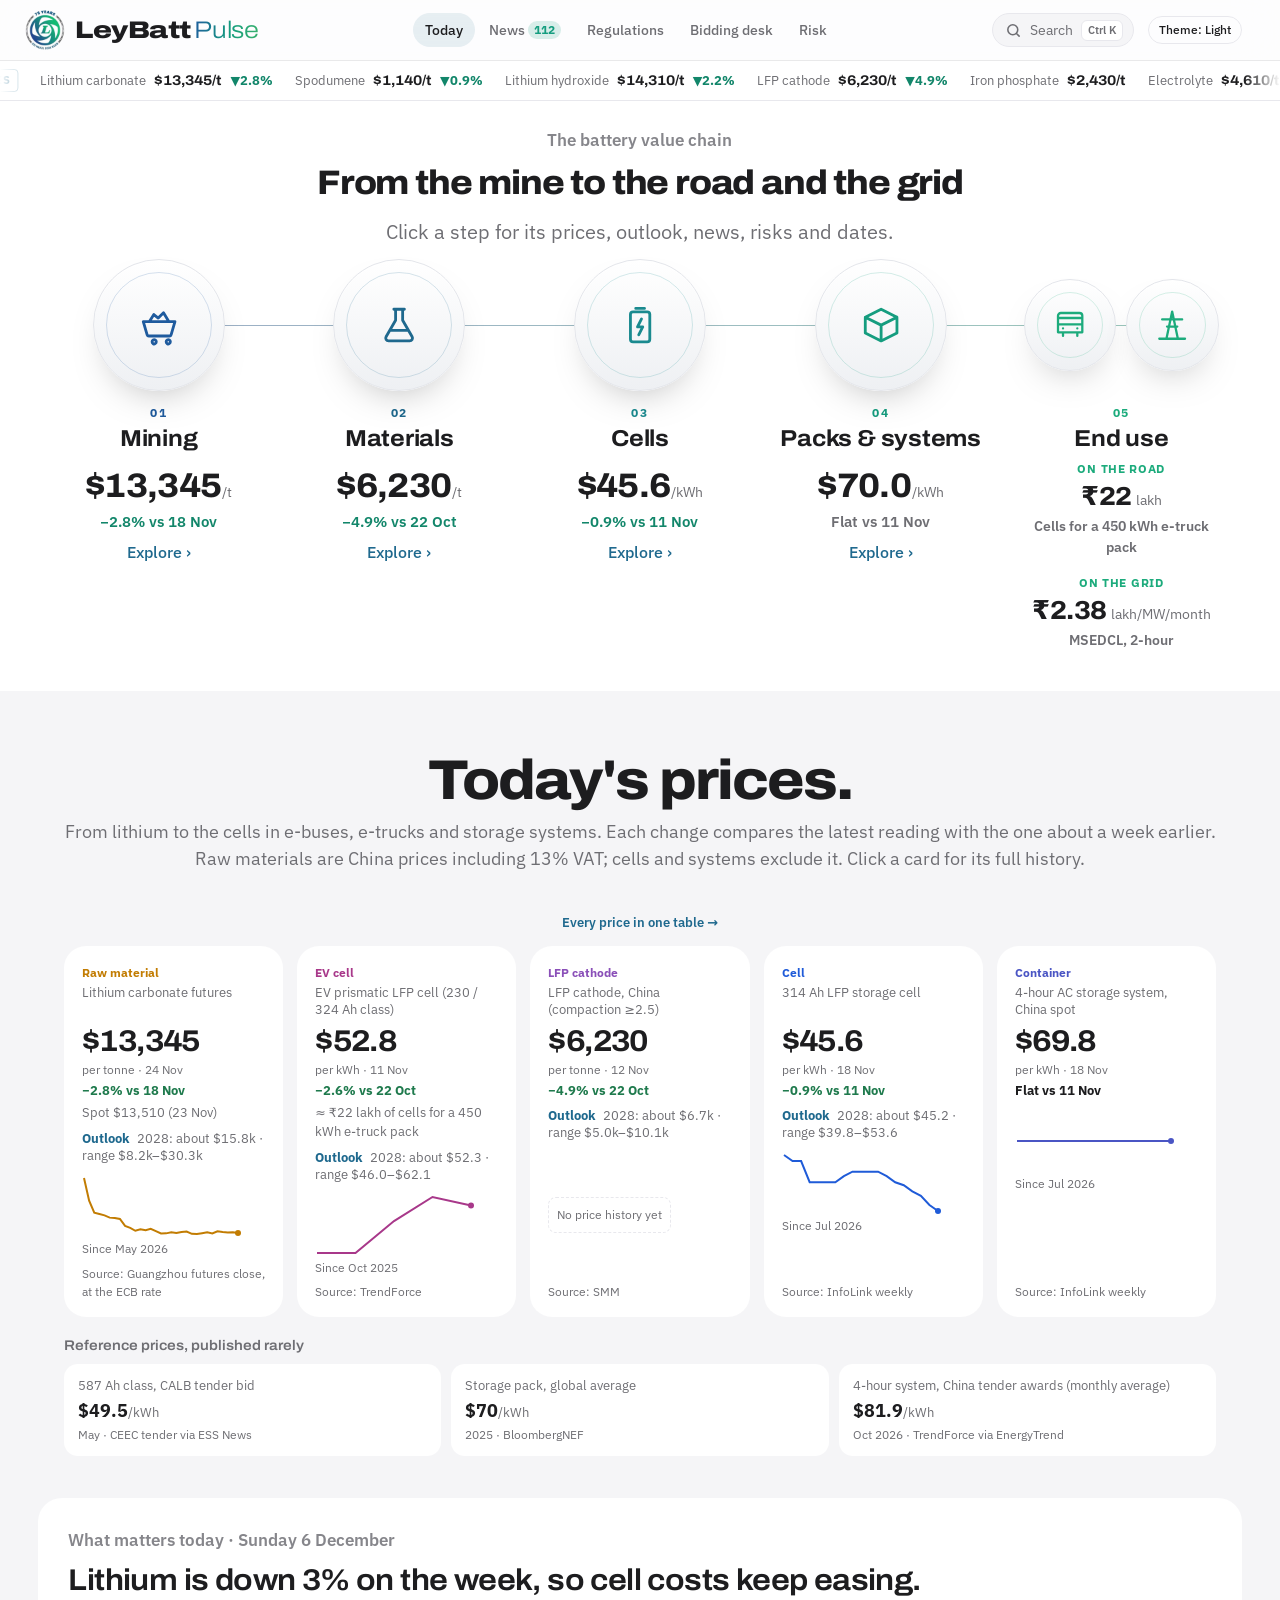
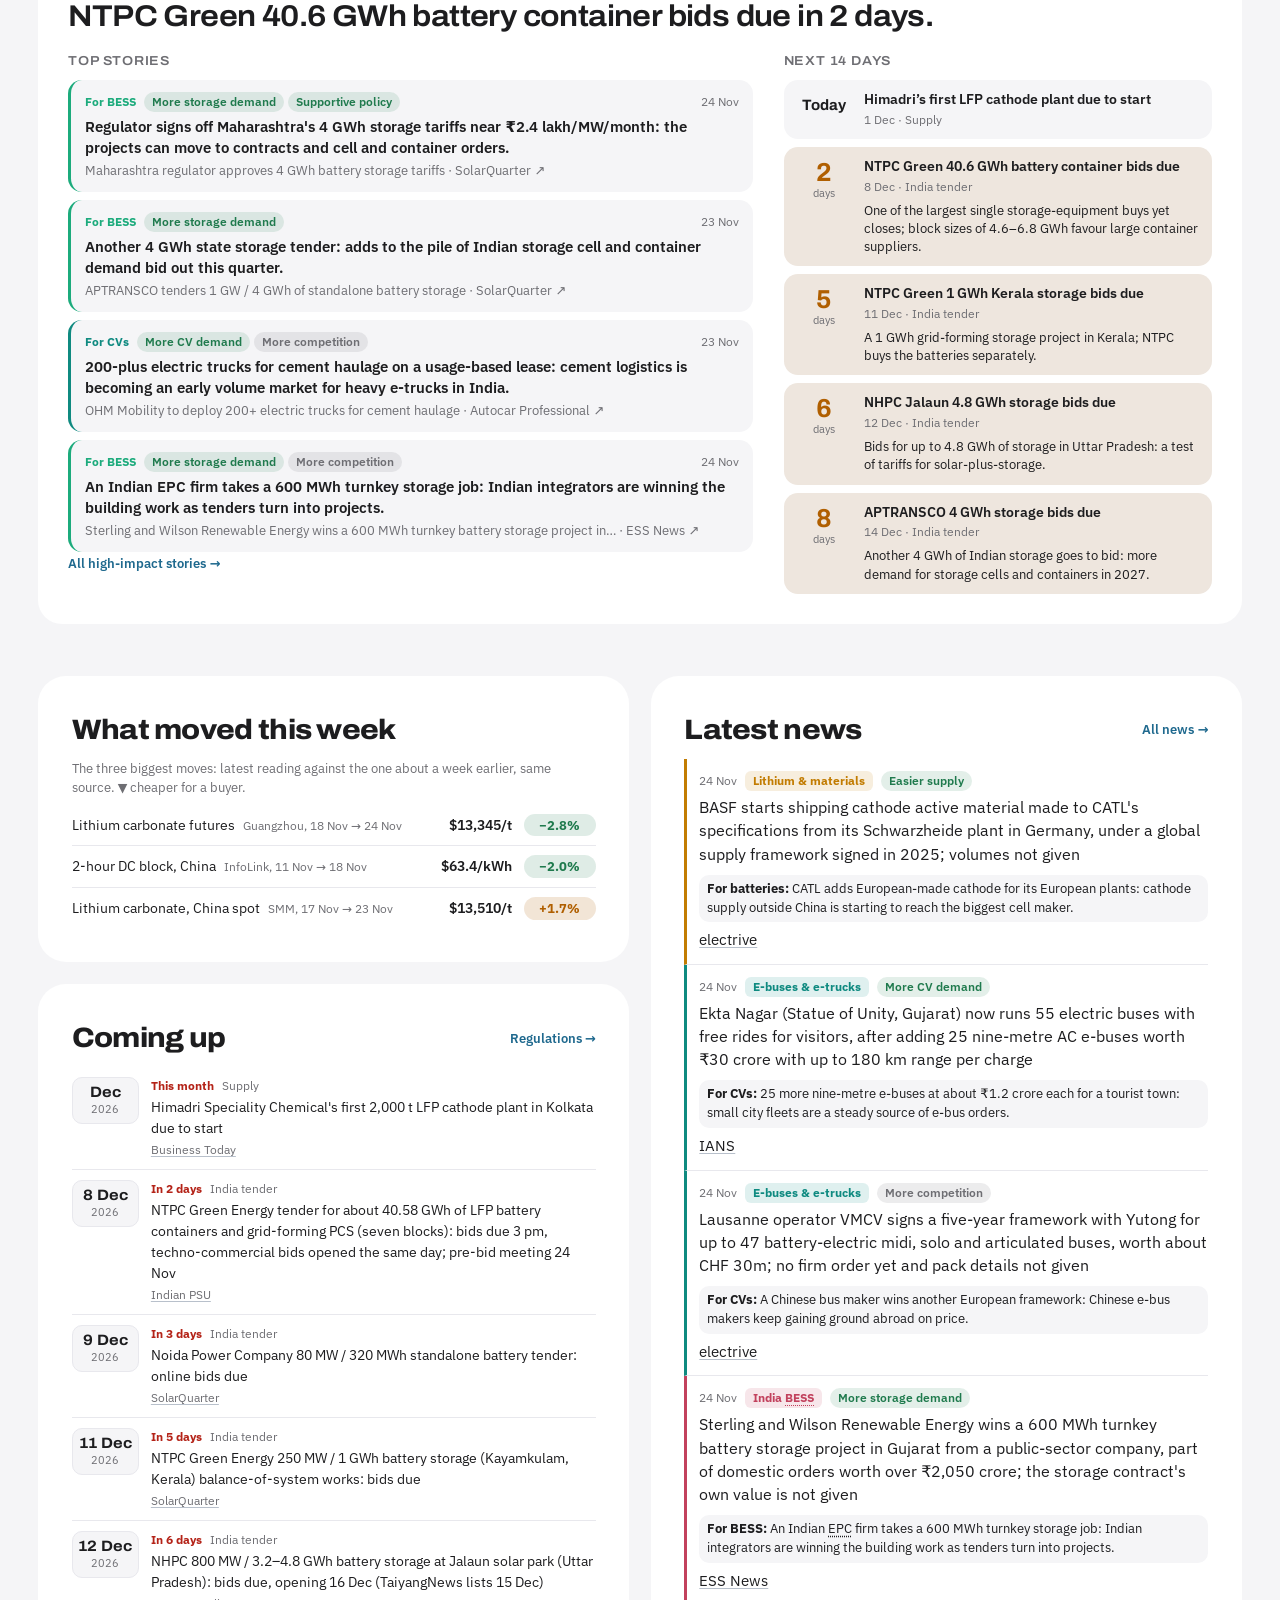
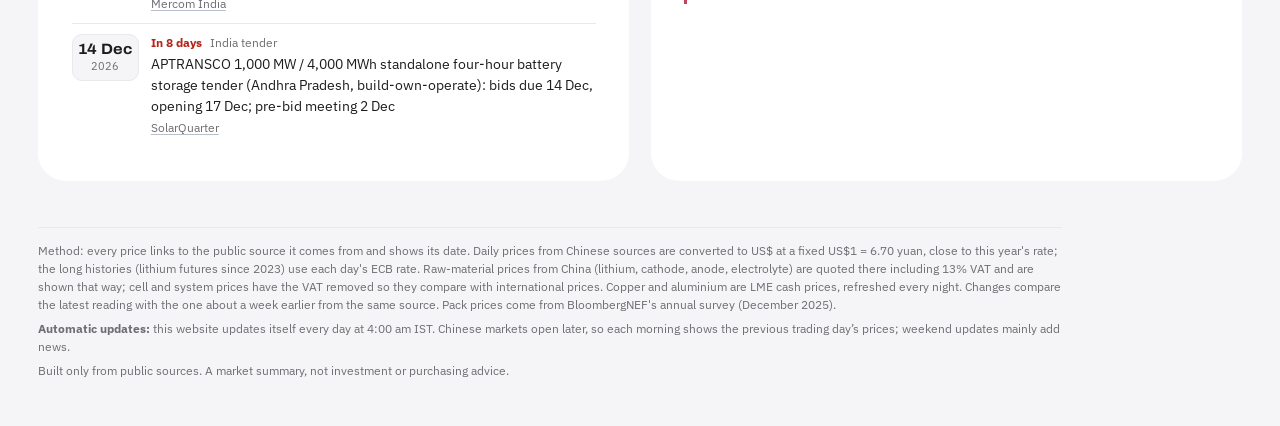
==== commit d97f0475: "Pack calculator: pick an Indian bus or truck model Models with a published pack size (Packs & system" ====
--- a/index.html
+++ b/index.html
@@ -8,7 +8,7 @@
 <link rel="icon" href="assets/icon.png" type="image/png">
 <link rel="apple-touch-icon" href="assets/apple-touch-icon.png">
 <link rel="preload" href="assets/fonts/archivo-wdth.woff2" as="font" type="font/woff2" crossorigin>
-<link rel="stylesheet" href="assets/style.css?v=202611251300">
+<link rel="stylesheet" href="assets/style.css?v=202611251345">
 </head>
 <body>
 <button class="skip" id="skip" type="button">Skip to content</button>
@@ -275,9 +275,13 @@
     </div>
     <div class="panel pack-panel" id="pack-calc">
       <div class="panel-head"><h2>Battery pack cost calculator</h2><span class="sub">Modelled from today's cell prices; not a quote</span></div>
-      <p class="sub">Pick a use and a cell size: the calculator builds the pack (cells in series and in parallel), prices the cells at today's China market price and adds the parts, assembly, overheads and margin.</p>
+      <p class="sub">Pick an Indian bus or truck, or a typical pack, and a cell size: the calculator builds the pack (cells in series and in parallel), prices the cells at today's China market price and adds the parts, assembly, overheads and margin.</p>
       <div class="bid-controls">
-        <div class="bid-ctl"><span class="lbl">Use</span><div class="seg" id="pk-use" role="group" aria-label="Pack use"></div></div>
+        <label class="bid-ctl pk-model-ctl"><span class="lbl">Indian CV model</span><select id="pk-model" class="pk-sel"></select></label>
+      </div>
+      <p class="pk-model-info" id="pk-model-info" hidden></p>
+      <div class="bid-controls">
+        <div class="bid-ctl"><span class="lbl">Or a typical pack</span><div class="seg" id="pk-use" role="group" aria-label="Typical pack"></div></div>
       </div>
       <div class="bid-controls">
         <label class="bid-ctl"><span class="lbl">Cell</span><select id="pk-cell" class="pk-sel"></select></label>
@@ -461,8 +465,8 @@
 </main>
 <div class="toast" id="toast" role="status" hidden></div>
 <div class="tip" id="tip" hidden></div>
-<script src="assets/d3.min.js?v=202611251300"></script>
-<script src="assets/app.js?v=202611251300"></script>
-<script src="assets/search.js?v=202611251300"></script>
+<script src="assets/d3.min.js?v=202611251345"></script>
+<script src="assets/app.js?v=202611251345"></script>
+<script src="assets/search.js?v=202611251345"></script>
 </body>
 </html>
--- a/assets/style.css
+++ b/assets/style.css
@@ -1768,3 +1768,7 @@
 #pk-use { overflow-x: auto; max-width: 100%; scrollbar-width: none; }
 #pk-use::-webkit-scrollbar { display: none; }
 #pk-use button { white-space: nowrap; flex: none; }
+.pk-model-ctl { flex: 1 1 420px; }
+.pk-model-ctl .pk-sel { width: 100%; max-width: 560px; }
+.pk-model-info { margin: 2px 0 10px; padding: 10px 14px; border-radius: 12px; background: var(--soft); font-size: 13.5px; line-height: 1.5; border-left: 3px solid var(--teal); }
+.pk-model-info .pk-model-note { color: var(--muted); }
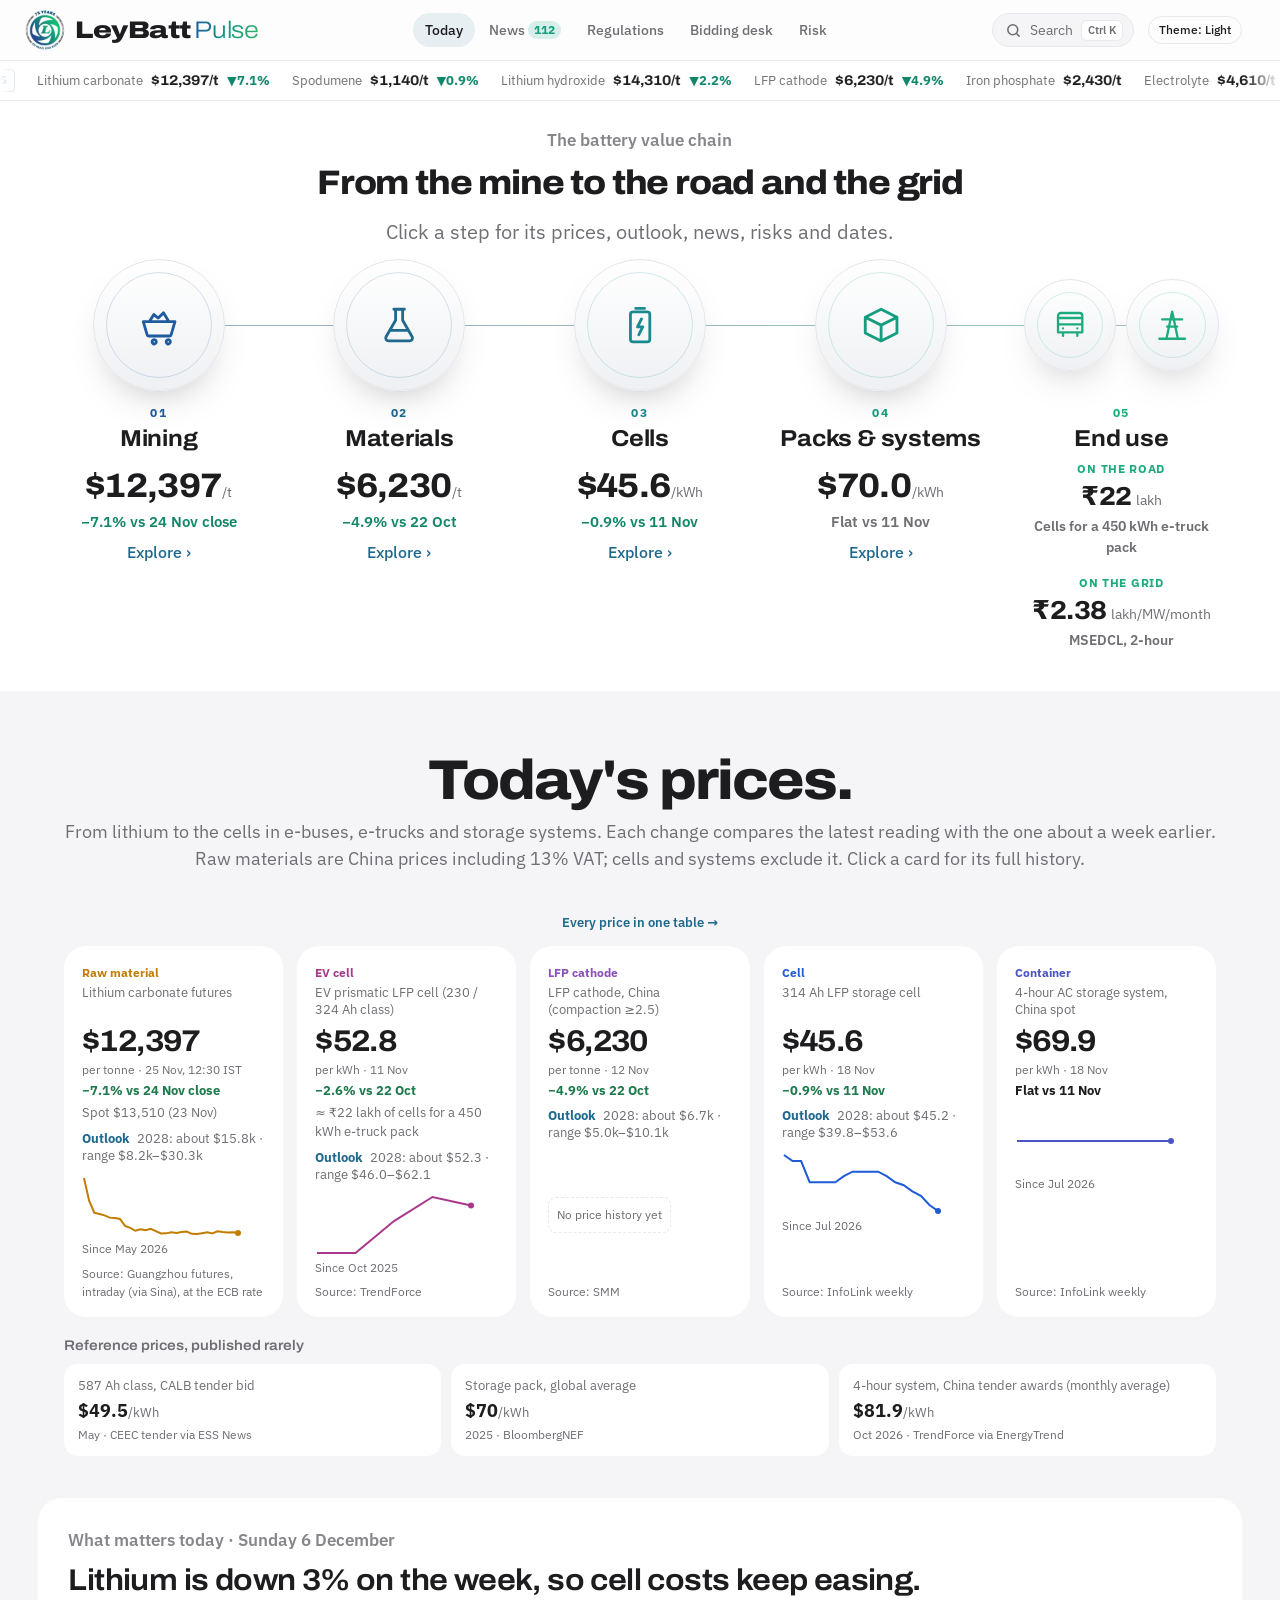
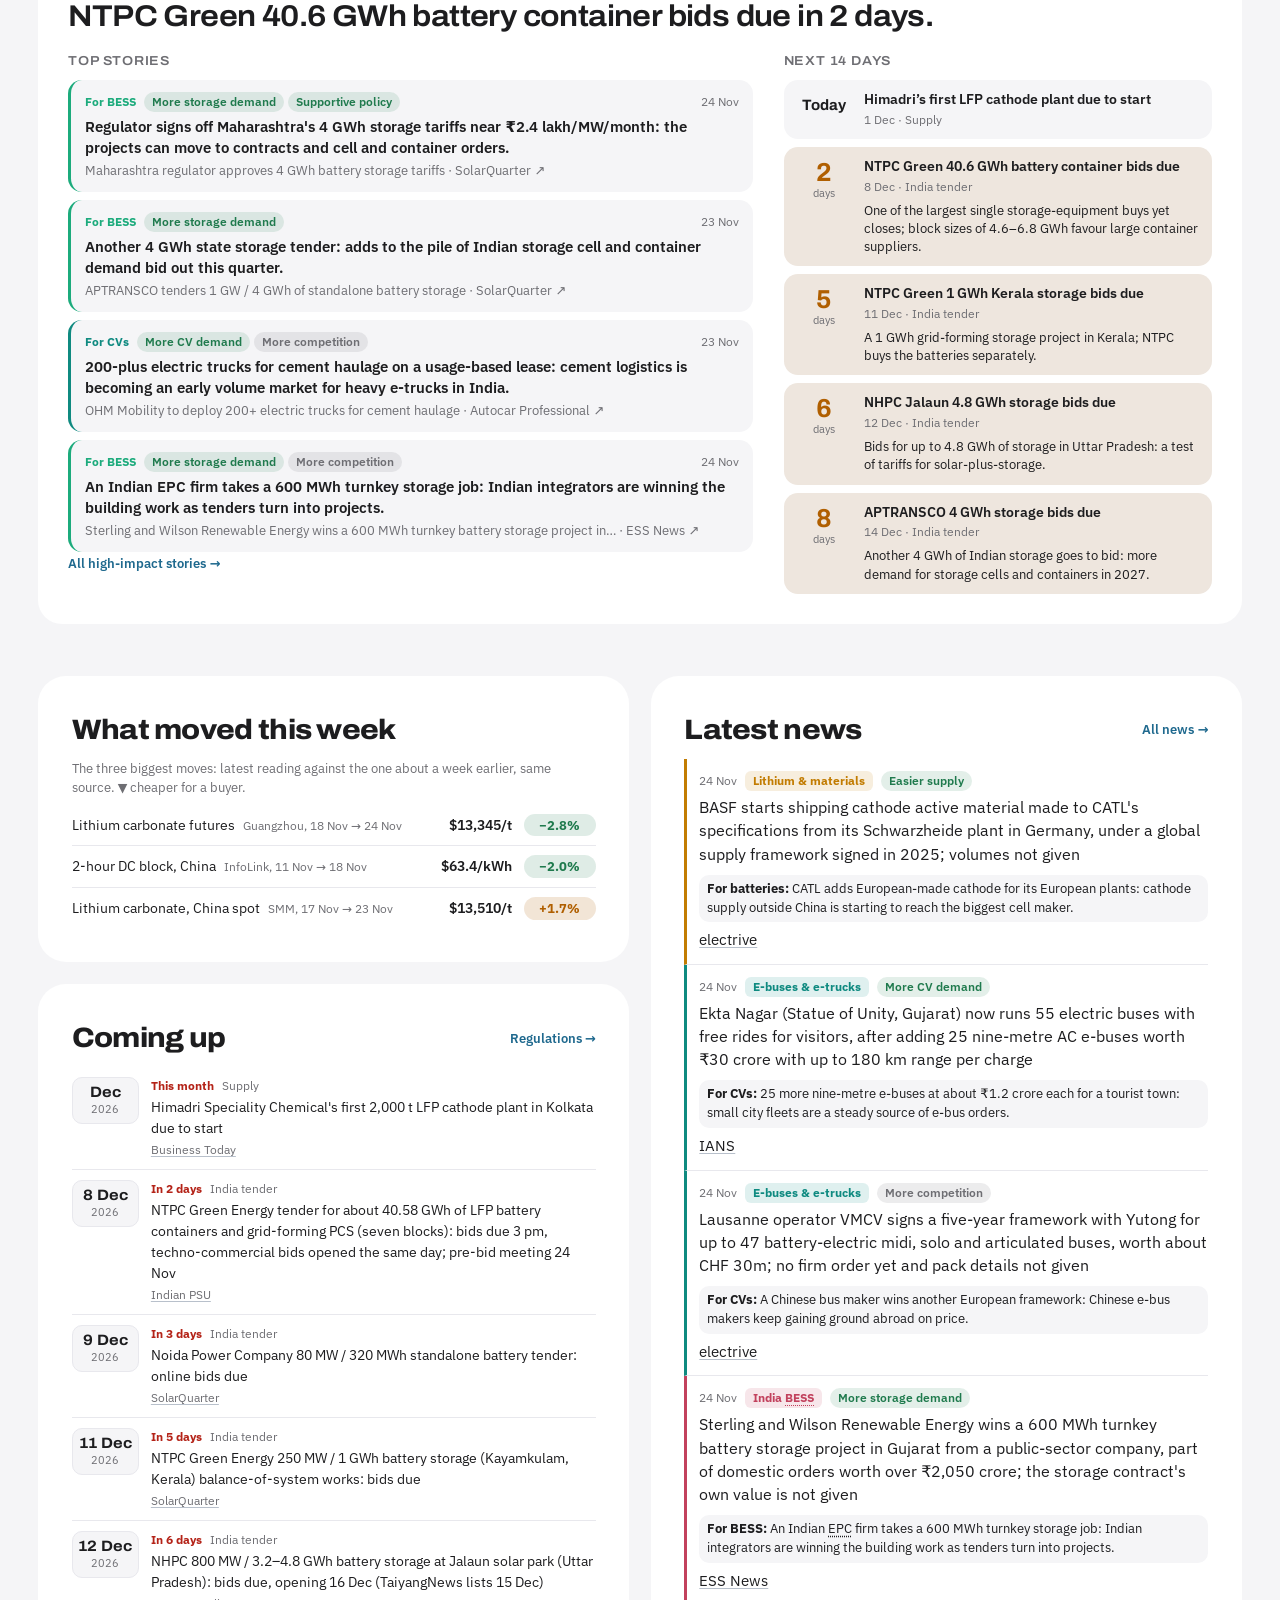
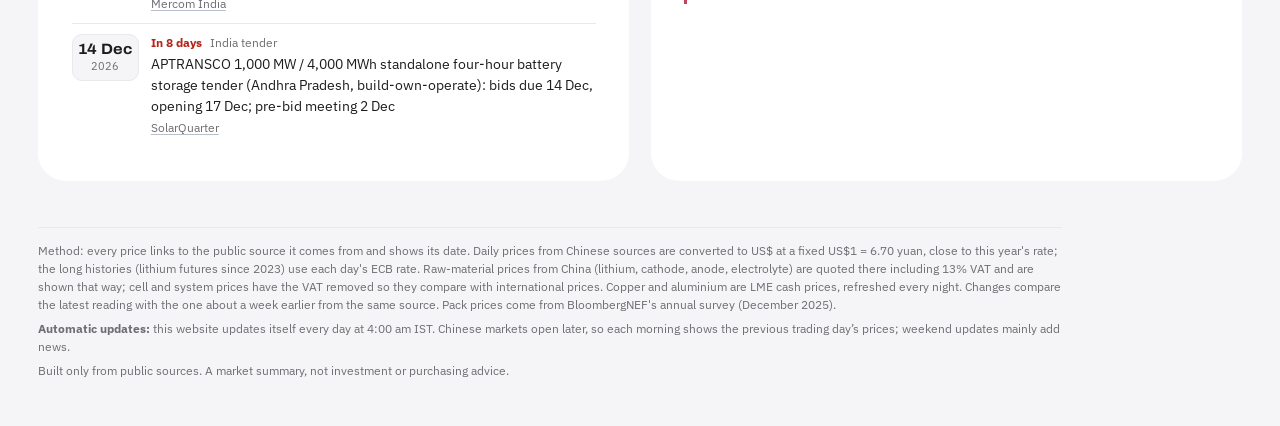
==== commit 0dc07acf: "Cost calculator: automotive LFP cell and CV pack instead of storage cell and system Same inputs, sce" ====
--- a/index.html
+++ b/index.html
@@ -8,7 +8,7 @@
 <link rel="icon" href="assets/icon.png" type="image/png">
 <link rel="apple-touch-icon" href="assets/apple-touch-icon.png">
 <link rel="preload" href="assets/fonts/archivo-wdth.woff2" as="font" type="font/woff2" crossorigin>
-<link rel="stylesheet" href="assets/style.css?v=202611251345">
+<link rel="stylesheet" href="assets/style.css?v=202611251845">
 </head>
 <body>
 <button class="skip" id="skip" type="button">Skip to content</button>
@@ -334,13 +334,13 @@
   <section class="page" id="page-calculator" data-page="calculator" hidden>
     <div class="panel calc-head">
       <div class="panel-head">
-        <h2>Battery cost calculator</h2>
+        <h2>Automotive cell cost calculator</h2>
         <div class="seg mode" id="calc-mode" role="group" aria-label="Calculator mode">
           <button type="button" data-mode="simple" aria-pressed="true">Simple</button>
           <button type="button" data-mode="detail" aria-pressed="false">Detailed</button>
         </div>
       </div>
-      <p class="sub">What would a storage cell and a 4-hour storage system cost if raw-material prices moved? Everything starts at today's prices. Estimates from public data, not quotes.</p>
+      <p class="sub">What would an automotive LFP cell (the prismatic EV cell used in e-buses and e-trucks) and a CV battery pack cost if raw-material prices moved? Everything starts at today's prices. Estimates from public data, not quotes.</p>
       <div class="chips scen chips-scroll" id="calc-scen"></div>
       <div class="controls">
         <button class="btn small" type="button" id="calc-share">Copy link to this scenario</button>
@@ -355,10 +355,12 @@
         <div class="panel-head"><h2>Change the prices</h2></div>
         <div id="cs-inputs"></div>
         <div class="proj">
-          <label class="lbl" for="cs-mwh">Project size</label>
-          <input class="num-in" type="number" id="cs-mwh" min="1" max="100000" step="1" value="100"> <span class="lbl">MWh</span>
-        </div>
-        <label class="check"><input type="checkbox" id="cs-india"> Importing into India? Add customs duty (10% plus surcharge)</label>
+          <label class="lbl" for="cs-kwh">Pack</label>
+          <input class="num-in" type="number" id="cs-kwh" min="1" max="2000" step="1" value="450"> <span class="lbl">kWh</span>
+          <label class="lbl" for="cs-n">Vehicles</label>
+          <input class="num-in" type="number" id="cs-n" min="1" max="100000" step="1" value="100">
+        </div>
+        <label class="check"><input type="checkbox" id="cs-india"> Building packs in India with imported cells? Add freight and customs duty on the cells (5% plus surcharge)</label>
       </div>
       <div class="panel">
         <div class="panel-head"><h2>What it costs</h2></div>
@@ -378,20 +380,22 @@
 
       <div class="calc-out">
         <div class="panel">
-          <div class="panel-head"><h2>314 Ah storage cell, US$ per kWh, excluding VAT</h2></div>
+          <div class="panel-head"><h2>Automotive LFP cell, US$ per kWh, excluding VAT</h2></div>
           <div class="kpis" id="calc-kpis"></div>
           <div class="stackbar" id="calc-stack" aria-label="Cell cost by component"></div>
           <div class="legend" id="calc-legend"></div>
         </div>
         <div class="panel">
-          <div class="panel-head"><h2>Storage system and your project</h2></div>
+          <div class="panel-head"><h2>Battery pack and your fleet</h2></div>
           <div class="proj">
-            <label class="lbl" for="calc-mwh">Project size</label>
-            <input class="num-in" type="number" id="calc-mwh" min="1" max="100000" step="1" value="100"> <span class="lbl">MWh</span>
+            <label class="lbl" for="calc-kwh">Pack</label>
+            <input class="num-in" type="number" id="calc-kwh" min="1" max="2000" step="1" value="450"> <span class="lbl">kWh</span>
+            <label class="lbl" for="calc-n">Vehicles</label>
+            <input class="num-in" type="number" id="calc-n" min="1" max="100000" step="1" value="100">
           </div>
           <div id="calc-sys"></div>
           <details class="india" id="calc-india-box" open>
-            <summary>If you import it into India</summary>
+            <summary>If you import the cells into India and build the packs there</summary>
             <div class="india-inputs" id="calc-india-in"></div>
             <div id="calc-india"></div>
           </details>
@@ -465,8 +469,8 @@
 </main>
 <div class="toast" id="toast" role="status" hidden></div>
 <div class="tip" id="tip" hidden></div>
-<script src="assets/d3.min.js?v=202611251345"></script>
-<script src="assets/app.js?v=202611251345"></script>
-<script src="assets/search.js?v=202611251345"></script>
+<script src="assets/d3.min.js?v=202611251845"></script>
+<script src="assets/app.js?v=202611251845"></script>
+<script src="assets/search.js?v=202611251845"></script>
 </body>
 </html>
--- a/assets/style.css
+++ b/assets/style.css
@@ -1772,3 +1772,5 @@
 .pk-model-ctl .pk-sel { width: 100%; max-width: 560px; }
 .pk-model-info { margin: 2px 0 10px; padding: 10px 14px; border-radius: 12px; background: var(--soft); font-size: 13.5px; line-height: 1.5; border-left: 3px solid var(--teal); }
 .pk-model-info .pk-model-note { color: var(--muted); }
+#cs-kwh, #cs-n, #calc-kwh, #calc-n { width: 96px; }
+.proj label.lbl + .num-in { margin-right: 2px; }
